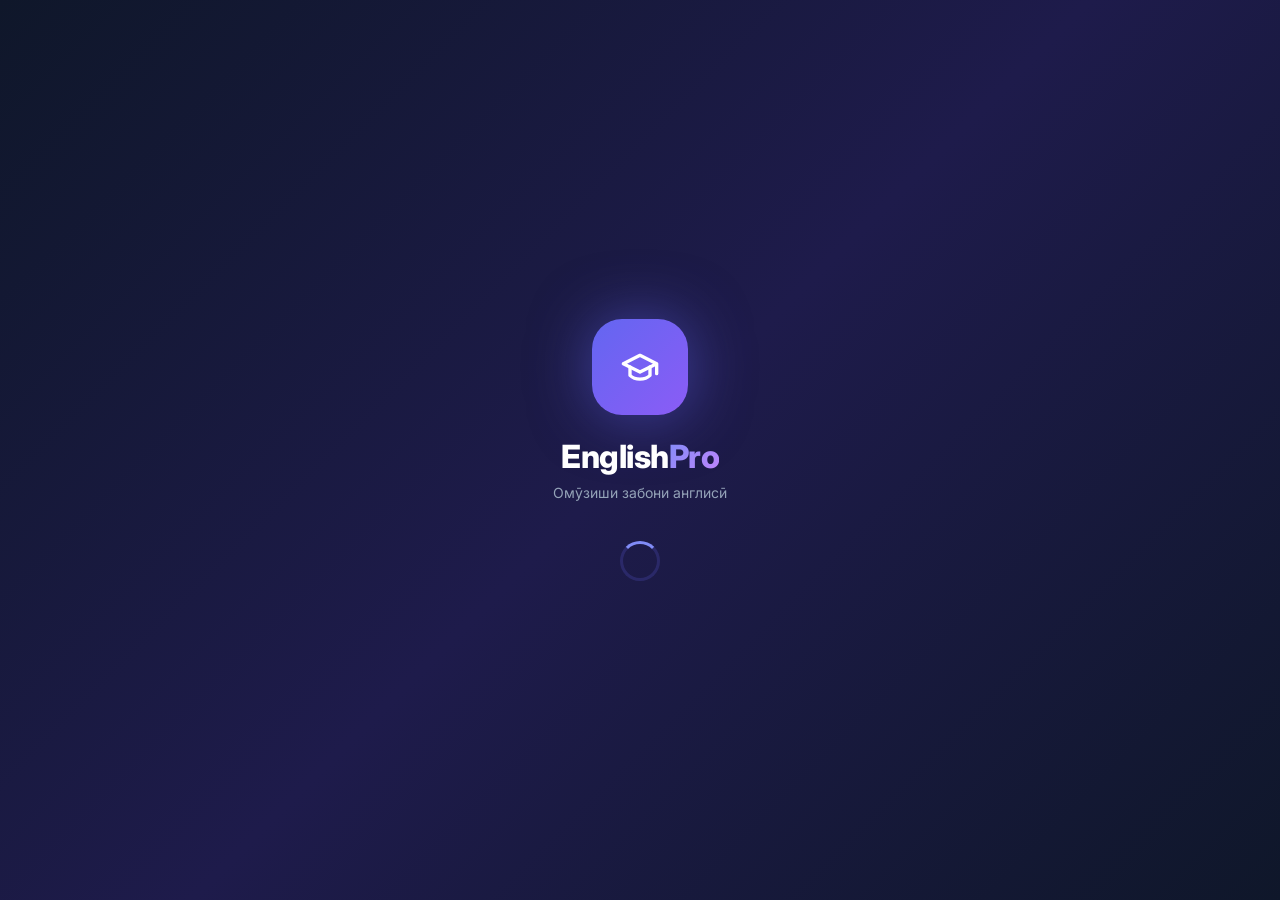
==== index.html @ fdaabe9f "Remove 'Saved Items' menu option Removed 'Saved Items' menu option from the navigation." ====
<!DOCTYPE html>
<html lang="tg">
<head>
  <meta charset="UTF-8" />
  <meta name="viewport" content="width=device-width, initial-scale=1.0, maximum-scale=1.0, user-scalable=no" />
  <meta name="theme-color" content="#0f172a" />
  <title>EnglishPro — Омӯзиши забони англисӣ</title>
  <script src="https://telegram.org/js/telegram-web-app.js"></script>
  <link rel="stylesheet" href="css/style.css?v=7" />
  <link href="https://fonts.googleapis.com/css2?family=Inter:wght@400;500;600;700;800;900&display=swap" rel="stylesheet">
</head>
<body>

<!-- ============================================================
     SVG ICON SPRITE
     ============================================================ -->
<svg xmlns="http://www.w3.org/2000/svg" style="display:none" aria-hidden="true">
  <symbol id="i-home" viewBox="0 0 24 24" fill="none" stroke="currentColor" stroke-width="2" stroke-linecap="round" stroke-linejoin="round"><path d="m3 9 9-7 9 7v11a2 2 0 0 1-2 2H5a2 2 0 0 1-2-2z"/><polyline points="9 22 9 12 15 12 15 22"/></symbol>
  <symbol id="i-book" viewBox="0 0 24 24" fill="none" stroke="currentColor" stroke-width="2" stroke-linecap="round" stroke-linejoin="round"><path d="M4 19.5A2.5 2.5 0 0 1 6.5 17H20"/><path d="M6.5 2H20v20H6.5A2.5 2.5 0 0 1 4 19.5v-15A2.5 2.5 0 0 1 6.5 2z"/></symbol>
  <symbol id="i-crown" viewBox="0 0 24 24" fill="none" stroke="currentColor" stroke-width="2" stroke-linecap="round" stroke-linejoin="round"><path d="m2 6 5 5 5-7 5 7 5-5-2 14H4L2 6z"/><path d="M5 20h14"/></symbol>
  <symbol id="i-user" viewBox="0 0 24 24" fill="none" stroke="currentColor" stroke-width="2" stroke-linecap="round" stroke-linejoin="round"><path d="M20 21v-2a4 4 0 0 0-4-4H8a4 4 0 0 0-4 4v2"/><circle cx="12" cy="7" r="4"/></symbol>
  <symbol id="i-sun" viewBox="0 0 24 24" fill="none" stroke="currentColor" stroke-width="2" stroke-linecap="round" stroke-linejoin="round"><circle cx="12" cy="12" r="4"/><path d="M12 2v2M12 20v2M4.93 4.93l1.41 1.41M17.66 17.66l1.41 1.41M2 12h2M20 12h2M6.34 17.66l-1.41 1.41M19.07 4.93l-1.41 1.41"/></symbol>
  <symbol id="i-moon" viewBox="0 0 24 24" fill="none" stroke="currentColor" stroke-width="2" stroke-linecap="round" stroke-linejoin="round"><path d="M21 12.79A9 9 0 1 1 11.21 3 7 7 0 0 0 21 12.79z"/></symbol>
  <symbol id="i-book-open" viewBox="0 0 24 24" fill="none" stroke="currentColor" stroke-width="2" stroke-linecap="round" stroke-linejoin="round"><path d="M2 3h6a4 4 0 0 1 4 4v14a3 3 0 0 0-3-3H2z"/><path d="M22 3h-6a4 4 0 0 0-4 4v14a3 3 0 0 1 3-3h7z"/></symbol>
  <symbol id="i-check-circle" viewBox="0 0 24 24" fill="none" stroke="currentColor" stroke-width="2" stroke-linecap="round" stroke-linejoin="round"><path d="M22 11.08V12a10 10 0 1 1-5.93-9.14"/><polyline points="22 4 12 14.01 9 11.01"/></symbol>
  <symbol id="i-check" viewBox="0 0 24 24" fill="none" stroke="currentColor" stroke-width="3" stroke-linecap="round" stroke-linejoin="round"><polyline points="20 6 9 17 4 12"/></symbol>
  <symbol id="i-x" viewBox="0 0 24 24" fill="none" stroke="currentColor" stroke-width="2.5" stroke-linecap="round" stroke-linejoin="round"><line x1="18" y1="6" x2="6" y2="18"/><line x1="6" y1="6" x2="18" y2="18"/></symbol>
  <symbol id="i-flame" viewBox="0 0 24 24" fill="none" stroke="currentColor" stroke-width="2" stroke-linecap="round" stroke-linejoin="round"><path d="M8.5 14.5A2.5 2.5 0 0 0 11 12c0-1.38-.5-2-1-3-1.072-2.143-.224-4.054 2-6 .5 2.5 2 4.9 4 6.5 2 1.6 3 3.5 3 5.5a7 7 0 1 1-14 0c0-1.153.433-2.294 1-3a2.5 2.5 0 0 0 2.5 2.5z"/></symbol>
  <symbol id="i-clock" viewBox="0 0 24 24" fill="none" stroke="currentColor" stroke-width="2" stroke-linecap="round" stroke-linejoin="round"><circle cx="12" cy="12" r="10"/><polyline points="12 6 12 12 16 14"/></symbol>
  <symbol id="i-file-text" viewBox="0 0 24 24" fill="none" stroke="currentColor" stroke-width="2" stroke-linecap="round" stroke-linejoin="round"><path d="M14 2H6a2 2 0 0 0-2 2v16a2 2 0 0 0 2 2h12a2 2 0 0 0 2-2V8z"/><polyline points="14 2 14 8 20 8"/><line x1="16" y1="13" x2="8" y2="13"/><line x1="16" y1="17" x2="8" y2="17"/></symbol>
  <symbol id="i-target" viewBox="0 0 24 24" fill="none" stroke="currentColor" stroke-width="2" stroke-linecap="round" stroke-linejoin="round"><circle cx="12" cy="12" r="10"/><circle cx="12" cy="12" r="6"/><circle cx="12" cy="12" r="2"/></symbol>
  <symbol id="i-lock" viewBox="0 0 24 24" fill="none" stroke="currentColor" stroke-width="2" stroke-linecap="round" stroke-linejoin="round"><rect x="3" y="11" width="18" height="11" rx="2" ry="2"/><path d="M7 11V7a5 5 0 0 1 10 0v4"/></symbol>
  <symbol id="i-infinity" viewBox="0 0 24 24" fill="none" stroke="currentColor" stroke-width="2" stroke-linecap="round" stroke-linejoin="round"><path d="M18.178 8c5.096 0 5.096 8 0 8-5.095 0-7.133-8-12.739-8-4.585 0-4.585 8 0 8 5.606 0 7.644-8 12.74-8z"/></symbol>
  <symbol id="i-volume" viewBox="0 0 24 24" fill="none" stroke="currentColor" stroke-width="2" stroke-linecap="round" stroke-linejoin="round"><polygon points="11 5 6 9 2 9 2 15 6 15 11 19 11 5"/><path d="M19.07 4.93a10 10 0 0 1 0 14.14M15.54 8.46a5 5 0 0 1 0 7.07"/></symbol>
  <symbol id="i-bar-chart" viewBox="0 0 24 24" fill="none" stroke="currentColor" stroke-width="2" stroke-linecap="round" stroke-linejoin="round"><line x1="12" y1="20" x2="12" y2="10"/><line x1="18" y1="20" x2="18" y2="4"/><line x1="6" y1="20" x2="6" y2="16"/></symbol>
  <symbol id="i-award" viewBox="0 0 24 24" fill="none" stroke="currentColor" stroke-width="2" stroke-linecap="round" stroke-linejoin="round"><circle cx="12" cy="8" r="7"/><polyline points="8.21 13.89 7 23 12 20 17 23 15.79 13.88"/></symbol>
  <symbol id="i-settings" viewBox="0 0 24 24" fill="none" stroke="currentColor" stroke-width="2" stroke-linecap="round" stroke-linejoin="round"><circle cx="12" cy="12" r="3"/><path d="M19.4 15a1.65 1.65 0 0 0 .33 1.82l.06.06a2 2 0 0 1 0 2.83 2 2 0 0 1-2.83 0l-.06-.06a1.65 1.65 0 0 0-1.82-.33 1.65 1.65 0 0 0-1 1.51V21a2 2 0 0 1-2 2 2 2 0 0 1-2-2v-.09A1.65 1.65 0 0 0 9 19.4a1.65 1.65 0 0 0-1.82.33l-.06.06a2 2 0 0 1-2.83 0 2 2 0 0 1 0-2.83l.06-.06a1.65 1.65 0 0 0 .33-1.82 1.65 1.65 0 0 0-1.51-1H3a2 2 0 0 1-2-2 2 2 0 0 1 2-2h.09A1.65 1.65 0 0 0 4.6 9a1.65 1.65 0 0 0-.33-1.82l-.06-.06a2 2 0 0 1 0-2.83 2 2 0 0 1 2.83 0l.06.06a1.65 1.65 0 0 0 1.82.33H9a1.65 1.65 0 0 0 1-1.51V3a2 2 0 0 1 2-2 2 2 0 0 1 2 2v.09a1.65 1.65 0 0 0 1 1.51 1.65 1.65 0 0 0 1.82-.33l.06-.06a2 2 0 0 1 2.83 0 2 2 0 0 1 0 2.83l-.06.06a1.65 1.65 0 0 0-.33 1.82V9a1.65 1.65 0 0 0 1.51 1H21a2 2 0 0 1 2 2 2 2 0 0 1-2 2h-.09a1.65 1.65 0 0 0-1.51 1z"/></symbol>
  <symbol id="i-message" viewBox="0 0 24 24" fill="none" stroke="currentColor" stroke-width="2" stroke-linecap="round" stroke-linejoin="round"><path d="M21 11.5a8.38 8.38 0 0 1-.9 3.8 8.5 8.5 0 0 1-7.6 4.7 8.38 8.38 0 0 1-3.8-.9L3 21l1.9-5.7a8.38 8.38 0 0 1-.9-3.8 8.5 8.5 0 0 1 4.7-7.6 8.38 8.38 0 0 1 3.8-.9h.5a8.48 8.48 0 0 1 8 8v.5z"/></symbol>
  <symbol id="i-arrow-right" viewBox="0 0 24 24" fill="none" stroke="currentColor" stroke-width="2" stroke-linecap="round" stroke-linejoin="round"><line x1="5" y1="12" x2="19" y2="12"/><polyline points="12 5 19 12 12 19"/></symbol>
  <symbol id="i-arrow-left" viewBox="0 0 24 24" fill="none" stroke="currentColor" stroke-width="2" stroke-linecap="round" stroke-linejoin="round"><line x1="19" y1="12" x2="5" y2="12"/><polyline points="12 19 5 12 12 5"/></symbol>
  <symbol id="i-chevron-right" viewBox="0 0 24 24" fill="none" stroke="currentColor" stroke-width="2.5" stroke-linecap="round" stroke-linejoin="round"><polyline points="9 18 15 12 9 6"/></symbol>
  <symbol id="i-chevron-down" viewBox="0 0 24 24" fill="none" stroke="currentColor" stroke-width="2.5" stroke-linecap="round" stroke-linejoin="round"><polyline points="6 9 12 15 18 9"/></symbol>
  <symbol id="i-zap" viewBox="0 0 24 24" fill="none" stroke="currentColor" stroke-width="2" stroke-linecap="round" stroke-linejoin="round"><polygon points="13 2 3 14 12 14 11 22 21 10 12 10 13 2"/></symbol>
  <symbol id="i-star" viewBox="0 0 24 24" fill="none" stroke="currentColor" stroke-width="2" stroke-linecap="round" stroke-linejoin="round"><polygon points="12 2 15.09 8.26 22 9.27 17 14.14 18.18 21.02 12 17.77 5.82 21.02 7 14.14 2 9.27 8.91 8.26 12 2"/></symbol>
  <symbol id="i-graduation" viewBox="0 0 24 24" fill="none" stroke="currentColor" stroke-width="2" stroke-linecap="round" stroke-linejoin="round"><path d="M22 10v6M2 10l10-5 10 5-10 5z"/><path d="M6 12v5c3 3 9 3 12 0v-5"/></symbol>
  <symbol id="i-sparkles" viewBox="0 0 24 24" fill="none" stroke="currentColor" stroke-width="2" stroke-linecap="round" stroke-linejoin="round"><path d="m12 3-1.9 5.8a2 2 0 0 1-1.3 1.3L3 12l5.8 1.9a2 2 0 0 1 1.3 1.3L12 21l1.9-5.8a2 2 0 0 1 1.3-1.3L21 12l-5.8-1.9a2 2 0 0 1-1.3-1.3L12 3z"/></symbol>
  <symbol id="i-trophy" viewBox="0 0 24 24" fill="none" stroke="currentColor" stroke-width="2" stroke-linecap="round" stroke-linejoin="round"><path d="M6 9H4.5a2.5 2.5 0 0 1 0-5H6M18 9h1.5a2.5 2.5 0 0 0 0-5H18M4 22h16M10 14.66V17c0 .55-.47.98-.97 1.21C7.85 18.75 7 20.24 7 22M14 14.66V17c0 .55.47.98.97 1.21C16.15 18.75 17 20.24 17 22M18 2H6v7a6 6 0 0 0 12 0V2z"/></symbol>
  <symbol id="i-refresh" viewBox="0 0 24 24" fill="none" stroke="currentColor" stroke-width="2" stroke-linecap="round" stroke-linejoin="round"><polyline points="23 4 23 10 17 10"/><polyline points="1 20 1 14 7 14"/><path d="M3.51 9a9 9 0 0 1 14.85-3.36L23 10M1 14l4.64 4.36A9 9 0 0 0 20.49 15"/></symbol>
  <symbol id="i-shield" viewBox="0 0 24 24" fill="none" stroke="currentColor" stroke-width="2" stroke-linecap="round" stroke-linejoin="round"><path d="M12 22s8-4 8-10V5l-8-3-8 3v7c0 6 8 10 8 10z"/></symbol>
  <symbol id="i-credit-card" viewBox="0 0 24 24" fill="none" stroke="currentColor" stroke-width="2" stroke-linecap="round" stroke-linejoin="round"><rect x="2" y="5" width="20" height="14" rx="2"/><line x1="2" y1="10" x2="22" y2="10"/></symbol>
  <symbol id="i-phone" viewBox="0 0 24 24" fill="none" stroke="currentColor" stroke-width="2" stroke-linecap="round" stroke-linejoin="round"><path d="M22 16.92v3a2 2 0 0 1-2.18 2 19.79 19.79 0 0 1-8.63-3.07 19.5 19.5 0 0 1-6-6 19.79 19.79 0 0 1-3.07-8.67A2 2 0 0 1 4.11 2h3a2 2 0 0 1 2 1.72 12.84 12.84 0 0 0 .7 2.81 2 2 0 0 1-.45 2.11L8.09 9.91a16 16 0 0 0 6 6l1.27-1.27a2 2 0 0 1 2.11-.45 12.84 12.84 0 0 0 2.81.7A2 2 0 0 1 22 16.92z"/></symbol>
  <symbol id="i-help-circle" viewBox="0 0 24 24" fill="none" stroke="currentColor" stroke-width="2" stroke-linecap="round" stroke-linejoin="round"><circle cx="12" cy="12" r="10"/><path d="M9.09 9a3 3 0 0 1 5.83 1c0 2-3 3-3 3"/><line x1="12" y1="17" x2="12.01" y2="17"/></symbol>
  <symbol id="i-gift" viewBox="0 0 24 24" fill="none" stroke="currentColor" stroke-width="2" stroke-linecap="round" stroke-linejoin="round"><polyline points="20 12 20 22 4 22 4 12"/><rect x="2" y="7" width="20" height="5"/><line x1="12" y1="22" x2="12" y2="7"/><path d="M12 7H7.5a2.5 2.5 0 0 1 0-5C11 2 12 7 12 7z"/><path d="M12 7h4.5a2.5 2.5 0 0 0 0-5C13 2 12 7 12 7z"/></symbol>
  <symbol id="i-headphones" viewBox="0 0 24 24" fill="none" stroke="currentColor" stroke-width="2" stroke-linecap="round" stroke-linejoin="round"><path d="M3 18v-6a9 9 0 0 1 18 0v6"/><path d="M21 19a2 2 0 0 1-2 2h-1a2 2 0 0 1-2-2v-3a2 2 0 0 1 2-2h3zM3 19a2 2 0 0 0 2 2h1a2 2 0 0 0 2-2v-3a2 2 0 0 0-2-2H3z"/></symbol>
  <symbol id="i-edit" viewBox="0 0 24 24" fill="none" stroke="currentColor" stroke-width="2" stroke-linecap="round" stroke-linejoin="round"><path d="M11 4H4a2 2 0 0 0-2 2v14a2 2 0 0 0 2 2h14a2 2 0 0 0 2-2v-7"/><path d="M18.5 2.5a2.121 2.121 0 0 1 3 3L12 15l-4 1 1-4 9.5-9.5z"/></symbol>
  <symbol id="i-trending-up" viewBox="0 0 24 24" fill="none" stroke="currentColor" stroke-width="2" stroke-linecap="round" stroke-linejoin="round"><polyline points="23 6 13.5 15.5 8.5 10.5 1 18"/><polyline points="17 6 23 6 23 12"/></symbol>
  <symbol id="i-download" viewBox="0 0 24 24" fill="none" stroke="currentColor" stroke-width="2" stroke-linecap="round" stroke-linejoin="round"><path d="M21 15v4a2 2 0 0 1-2 2H5a2 2 0 0 1-2-2v-4"/><polyline points="7 10 12 15 17 10"/><line x1="12" y1="15" x2="12" y2="3"/></symbol>
  <symbol id="i-upload" viewBox="0 0 24 24" fill="none" stroke="currentColor" stroke-width="2" stroke-linecap="round" stroke-linejoin="round"><path d="M21 15v4a2 2 0 0 1-2 2H5a2 2 0 0 1-2-2v-4"/><polyline points="17 8 12 3 7 8"/><line x1="12" y1="3" x2="12" y2="15"/></symbol>
  <symbol id="i-mail" viewBox="0 0 24 24" fill="none" stroke="currentColor" stroke-width="2" stroke-linecap="round" stroke-linejoin="round"><path d="M4 4h16c1.1 0 2 .9 2 2v12c0 1.1-.9 2-2 2H4c-1.1 0-2-.9-2-2V6c0-1.1.9-2 2-2z"/><polyline points="22,6 12,13 2,6"/></symbol>
  <symbol id="i-send" viewBox="0 0 24 24" fill="none" stroke="currentColor" stroke-width="2" stroke-linecap="round" stroke-linejoin="round"><line x1="22" y1="2" x2="11" y2="13"/><polygon points="22 2 15 22 11 13 2 9 22 2"/></symbol>
  <symbol id="i-globe" viewBox="0 0 24 24" fill="none" stroke="currentColor" stroke-width="2" stroke-linecap="round" stroke-linejoin="round"><circle cx="12" cy="12" r="10"/><line x1="2" y1="12" x2="22" y2="12"/><path d="M12 2a15.3 15.3 0 0 1 4 10 15.3 15.3 0 0 1-4 10 15.3 15.3 0 0 1-4-10 15.3 15.3 0 0 1 4-10z"/></symbol>
  <symbol id="i-bookmark" viewBox="0 0 24 24" fill="none" stroke="currentColor" stroke-width="2" stroke-linecap="round" stroke-linejoin="round"><path d="M19 21l-7-5-7 5V5a2 2 0 0 1 2-2h10a2 2 0 0 1 2 2z"/></symbol>
  <symbol id="i-layers" viewBox="0 0 24 24" fill="none" stroke="currentColor" stroke-width="2" stroke-linecap="round" stroke-linejoin="round"><polygon points="12 2 2 7 12 12 22 7 12 2"/><polyline points="2 17 12 22 22 17"/><polyline points="2 12 12 17 22 12"/></symbol>
  <symbol id="i-users" viewBox="0 0 24 24" fill="none" stroke="currentColor" stroke-width="2" stroke-linecap="round" stroke-linejoin="round"><path d="M17 21v-2a4 4 0 0 0-4-4H5a4 4 0 0 0-4 4v2"/><circle cx="9" cy="7" r="4"/><path d="M23 21v-2a4 4 0 0 0-3-3.87M16 3.13a4 4 0 0 1 0 7.75"/></symbol>
  <symbol id="i-chat" viewBox="0 0 24 24" fill="none" stroke="currentColor" stroke-width="2" stroke-linecap="round" stroke-linejoin="round"><path d="M21 15a2 2 0 0 1-2 2H7l-4 4V5a2 2 0 0 1 2-2h14a2 2 0 0 1 2 2z"/></symbol>
  <symbol id="i-medal" viewBox="0 0 24 24" fill="none" stroke="currentColor" stroke-width="2" stroke-linecap="round" stroke-linejoin="round"><path d="M7.21 15 2.66 7.14a2 2 0 0 1 .13-2.2L4.4 2.8A2 2 0 0 1 6 2h12a2 2 0 0 1 1.6.8l1.6 2.14a2 2 0 0 1 .14 2.2L16.79 15M11 12 5.12 2.2M13 12l5.88-9.8M8 7h8M12 17v-5"/><circle cx="12" cy="17" r="5"/><path d="M12 18v-2h-.5"/></symbol>
  <symbol id="i-search" viewBox="0 0 24 24" fill="none" stroke="currentColor" stroke-width="2" stroke-linecap="round" stroke-linejoin="round"><circle cx="11" cy="11" r="8"/><line x1="21" y1="21" x2="16.65" y2="16.65"/></symbol>
</svg>

<!-- ============================================================
     SPLASH
     ============================================================ -->
<div id="splash" class="splash">
  <div class="splash-logo">
    <div class="logo-circle">
      <svg class="icon icon-xl"><use href="#i-graduation"/></svg>
    </div>
    <h1>English<span>Pro</span></h1>
    <p>Омӯзиши забони англисӣ</p>
  </div>
  <div class="loader"></div>
</div>

<!-- ============================================================
     APP
     ============================================================ -->
<div id="app" class="app hidden">

  <!-- HEADER -->
  <header class="header">
    <div class="user-info">
      <div class="avatar" id="headerAvatar" data-initial="U">
        <svg class="icon"><use href="#i-user"/></svg>
      </div>
      <div class="user-text">
        <span class="greeting">Салом,</span>
        <span class="username" id="userName">Корбар</span>
      </div>
    </div>
    <div class="header-actions">
      <button class="icon-btn admin-only" id="adminBtn" style="display:none" onclick="navigateTo('admin')">
        <svg class="icon"><use href="#i-shield"/></svg>
      </button>
      <button class="icon-btn" id="themeToggle" aria-label="Мавзӯъ">
        <svg class="icon" id="themeIcon"><use href="#i-moon"/></svg>
      </button>
    </div>
  </header>

  <!-- MAIN -->
  <main class="main" id="mainContent">

    <!-- ========== HOME ========== -->
    <section class="page active" data-page="home">
      <div class="hero-card">
        <div class="hero-content">
          <span class="badge">
            <svg class="icon icon-xs"><use href="#i-flame"/></svg>
            Ҳар рӯз омӯз
          </span>
          <h2>Роҳи ту ба<br><span class="gradient-text">English Fluent</span></h2>
          <p>Дарсҳои интерактивӣ, луғат ва грамматика дар як ҷо</p>
          <button class="btn-primary" onclick="navigateTo('lessons')">
            Оғоз кун
            <svg class="icon icon-sm"><use href="#i-arrow-right"/></svg>
          </button>
        </div>
        <div class="hero-decoration">
          <svg class="icon icon-2xl"><use href="#i-sparkles"/></svg>
        </div>
      </div>

      <div class="stats-grid">
        <div class="stat-card">
          <div class="stat-icon" style="--c: #6366f1">
            <svg class="icon"><use href="#i-book-open"/></svg>
          </div>
          <div>
            <div class="stat-value" id="statLessons">0</div>
            <div class="stat-label">Дарсҳо</div>
          </div>
        </div>
        <div class="stat-card">
          <div class="stat-icon" style="--c: #10b981">
            <svg class="icon"><use href="#i-check-circle"/></svg>
          </div>
          <div>
            <div class="stat-value" id="statDone">0</div>
            <div class="stat-label">Анҷомшуда</div>
          </div>
        </div>
        <div class="stat-card">
          <div class="stat-icon" style="--c: #f59e0b">
            <svg class="icon"><use href="#i-flame"/></svg>
          </div>
          <div>
            <div class="stat-value" id="statStreak">0</div>
            <div class="stat-label">Рӯзҳо</div>
          </div>
        </div>
      </div>

      <div class="quick-actions">
        <div class="qa-item" onclick="navigateTo('lessons')">
          <div class="qa-icon" style="--c: #6366f1">
            <svg class="icon"><use href="#i-book"/></svg>
          </div>
          <span>Дарсҳо</span>
        </div>
        <div class="qa-item" onclick="navigateTo('rating')">
          <div class="qa-icon" style="--c: #fbbf24">
            <svg class="icon"><use href="#i-trophy"/></svg>
          </div>
          <span>Рейтинг</span>
        </div>
        <div class="qa-item" id="qaTest" onclick="openTestPage()">
          <div class="qa-icon" id="qaTestIcon" style="--c: #f59e0b">
            <svg class="icon"><use href="#i-medal"/></svg>
          </div>
          <span id="qaTestLabel">Тестҳо</span>
        </div>
        <div class="qa-item" onclick="navigateTo('profile')">
          <div class="qa-icon" style="--c: #8b5cf6">
            <svg class="icon"><use href="#i-user"/></svg>
          </div>
          <span>Профил</span>
        </div>
      </div>

      <div class="section-header">
        <h3>Давом диҳед</h3>
        <span class="see-all" onclick="navigateTo('lessons')">
          Ҳама <svg class="icon icon-xs"><use href="#i-arrow-right"/></svg>
        </span>
      </div>

      <div id="continueLessons" class="lessons-list"></div>

      <div class="big-test-banner" onclick="navigateTo('rating')">
        <div class="big-test-icon" style="background: linear-gradient(135deg, #fbbf24, #f59e0b)">
          <svg class="icon icon-lg"><use href="#i-trophy"/></svg>
        </div>
        <div>
          <h4>Рейтинги корбарон</h4>
          <p>Топ-100 хонандагони беҳтарин</p>
        </div>
        <svg class="icon icon-sm arrow"><use href="#i-chevron-right"/></svg>
      </div>

      <div class="premium-banner" onclick="navigateTo('premium')">
        <div class="premium-glow"></div>
        <div class="premium-content">
          <div class="crown">
            <svg class="icon icon-lg"><use href="#i-crown"/></svg>
          </div>
          <div>
            <h4>Premium Version</h4>
            <p>Ҳамаи дарсҳо + тестҳо</p>
          </div>
          <button class="btn-premium">Кушодан</button>
        </div>
      </div>
    </section>

    <!-- ========== LESSONS ========== -->
    <section class="page" data-page="lessons">
      <div class="page-title">
        <h2><svg class="icon icon-md"><use href="#i-book"/></svg> Дарсҳо</h2>
        <p>Дарсро интихоб кунед ва омӯзишро оғоз намоед</p>
      </div>
      <div class="filters">
        <button class="filter-btn active" data-filter="all">Ҳама</button>
        <button class="filter-btn" data-filter="beginner">Асосӣ</button>
        <button class="filter-btn" data-filter="intermediate">Миёна</button>
        <button class="filter-btn" data-filter="advanced">Пешрафта</button>
        <button class="filter-btn" data-filter="street">Street</button>
      </div>
      <div id="lessonsGrid" class="lessons-grid"></div>
    </section>

    <!-- ========== RATING ========== -->
    <section class="page" data-page="rating">
      <div class="page-title">
        <h2><svg class="icon icon-md"><use href="#i-trophy"/></svg> Рейтинг</h2>
        <p>Топ-100 хонандагони беҳтарин</p>
      </div>

      <div class="podium" id="podium"></div>
      <div id="myRankCard"></div>

      <div class="rating-filters">
        <button class="filter-btn active" data-rating="all">Ҳама</button>
        <button class="filter-btn" data-rating="week">Ҳафта</button>
        <button class="filter-btn" data-rating="month">Моҳ</button>
      </div>

      <div id="ratingList" class="rating-list"></div>
    </section>

    <!-- ========== PREMIUM ========== -->
    <section class="page" data-page="premium">
      <div class="premium-hero">
        <div class="crown-big">
          <svg class="icon icon-3xl"><use href="#i-crown"/></svg>
        </div>
        <h2>Premium</h2>
        <p>Омӯзиши бештар. Гуфтори воқеӣ. Пешрафти тезтар.</p>
      </div>

      <div class="premium-features">
        <div class="feature-item">
          <span class="feature-icon"><svg class="icon"><use href="#i-book-open"/></svg></span>
          <div><h5>Ҳамаи дарсҳои Premium</h5></div>
        </div>
        <div class="feature-item">
          <span class="feature-icon"><svg class="icon"><use href="#i-medal"/></svg></span>
          <div><h5>Ҳамаи тестҳо</h5></div>
        </div>
        <div class="feature-item">
          <span class="feature-icon"><svg class="icon"><use href="#i-volume"/></svg></span>
          <div><h5>Талаффуз ва омӯзиши пайдарпай</h5></div>
        </div>
      </div>

      <div class="section-header">
        <h3>Интихоби нақша</h3>
        <span class="see-all">Бекор карданаш осон</span>
      </div>

      <div class="pricing-cards">
        <div class="price-card" onclick="openPremiumOrder('1day')">
          <div class="price-info">
            <div class="price-tag">1 рӯз</div>
            <div class="price-sub">Барои санҷиши Premium</div>
            <div class="price-note">1 рӯз · дастрасии пурра</div>
          </div>
          <div class="price-right"><div class="price-num">4 <span>сомонӣ</span></div></div>
        </div>

        <div class="price-card" onclick="openPremiumOrder('1week')">
          <div class="price-info">
            <div class="price-tag">1 ҳафта <span class="badge-popular">МАЪМУЛ</span></div>
            <div class="price-sub">Барои омӯзиши ҳаррӯза</div>
            <div class="price-note">7 рӯз · дастрасии пурра</div>
          </div>
          <div class="price-right"><div class="price-num">25 <span>сомонӣ</span></div></div>
        </div>

        <div class="price-card" onclick="openPremiumOrder('1month')">
          <div class="price-info">
            <div class="price-tag">1 моҳ <span class="badge-best">БЕҲТАРИН</span></div>
            <div class="price-sub">Барои пешрафти ҷиддӣ</div>
            <div class="price-note">30 рӯз · дастрасии пурра</div>
          </div>
          <div class="price-right"><div class="price-num">100 <span>сомонӣ</span></div></div>
        </div>

        <div class="price-card" onclick="openPremiumOrder('1year')">
          <div class="price-info">
            <div class="price-tag">1 сол <span class="badge-value">VALUE</span></div>
            <div class="price-sub">Барои омӯзиши дарозмуддат</div>
            <div class="price-note">365 рӯз · дастрасии пурра</div>
          </div>
          <div class="price-right"><div class="price-num">1199 <span>сомонӣ</span></div></div>
        </div>
      </div>
    </section>

    <!-- ========== PROFILE ========== -->
    <section class="page" data-page="profile">
      <div class="profile-card">
        <div class="profile-avatar" id="profileAvatar" data-initial="U">
          <svg class="icon icon-2xl"><use href="#i-user"/></svg>
        </div>
        <h3 id="profileName">Корбар</h3>
        <p class="profile-status">
          <svg class="icon icon-xs"><use href="#i-graduation"/></svg>
          English Learner
        </p>
        <div class="profile-badge">Free версия</div>
        <div class="premium-timer" id="premiumTimer" style="display:none">
          <svg class="icon icon-xs"><use href="#i-clock"/></svg>
          <span id="premiumTimerText">00:00:00</span>
        </div>
      </div>

      <div class="profile-stats">
        <div class="p-stat"><span class="p-val" id="pStatLessons">0</span><span class="p-lbl">Дарсҳо</span></div>
        <div class="p-stat"><span class="p-val" id="pStatWords">0</span><span class="p-lbl">Калимаҳо</span></div>
        <div class="p-stat"><span class="p-val" id="pStatDays">0</span><span class="p-lbl">Рӯзҳо</span></div>
      </div>

      <div class="menu-list">
        <div class="menu-item" onclick="navigateTo('premium')">
          <span class="menu-icon"><svg class="icon"><use href="#i-crown"/></svg></span>
          <span>Premium гирифтан</span>
          <svg class="icon icon-sm arrow"><use href="#i-chevron-right"/></svg>
        </div>

        <div class="menu-item" onclick="navigateTo('rating')">
          <span class="menu-icon"><svg class="icon"><use href="#i-trophy"/></svg></span>
          <span>Рейтинг</span>
          <svg class="icon icon-sm arrow"><use href="#i-chevron-right"/></svg>
        </div>

        <div class="menu-item" onclick="openTestPage()">
          <span class="menu-icon"><svg class="icon"><use href="#i-medal"/></svg></span>
          <span>Тести калон <span id="testPremiumBadge"></span></span>
          <svg class="icon icon-sm arrow"><use href="#i-chevron-right"/></svg>
        </div>

        <div class="menu-item" onclick="navigateTo('stats')">
          <span class="menu-icon"><svg class="icon"><use href="#i-bar-chart"/></svg></span>
          <span>Омор</span>
          <svg class="icon icon-sm arrow"><use href="#i-chevron-right"/></svg>
        </div>

        <div class="menu-item" onclick="navigateTo('settings')">
          <span class="menu-icon"><svg class="icon"><use href="#i-settings"/></svg></span>
          <span>Танзимот</span>
          <svg class="icon icon-sm arrow"><use href="#i-chevron-right"/></svg>
        </div>

        <div class="menu-item" onclick="navigateTo('help')">
          <span class="menu-icon"><svg class="icon"><use href="#i-help-circle"/></svg></span>
          <span>Кӯмак</span>
          <svg class="icon icon-sm arrow"><use href="#i-chevron-right"/></svg>
        </div>

        <div class="menu-item" onclick="navigateTo('support')">
          <span class="menu-icon"><svg class="icon"><use href="#i-message"/></svg></span>
          <span>Дастгирӣ</span>
          <svg class="icon icon-sm arrow"><use href="#i-chevron-right"/></svg>
        </div>

        <div class="menu-item admin-only" style="display:none" onclick="navigateTo('admin')">
          <span class="menu-icon"><svg class="icon"><use href="#i-shield"/></svg></span>
          <span>Admin Panel</span>
          <svg class="icon icon-sm arrow"><use href="#i-chevron-right"/></svg>
        </div>
      </div>
    </section>

    <!-- ========== STATS ========== -->
    <section class="page" data-page="stats">
      <div class="page-title">
        <h2><svg class="icon icon-md"><use href="#i-bar-chart"/></svg> Омор</h2>
        <p>Пешрафти шумо дар омӯзиш</p>
      </div>

      <div class="stats-overview">
        <div class="ov-card">
          <div class="ov-icon" style="--c: #6366f1"><svg class="icon"><use href="#i-book-open"/></svg></div>
          <div class="ov-val" id="ovTotalLessons">0</div>
          <div class="ov-lbl">Ҳамагӣ</div>
        </div>
        <div class="ov-card">
          <div class="ov-icon" style="--c: #10b981"><svg class="icon"><use href="#i-check-circle"/></svg></div>
          <div class="ov-val" id="ovDone">0</div>
          <div class="ov-lbl">Анҷомшуда</div>
        </div>
        <div class="ov-card">
          <div class="ov-icon" style="--c: #f59e0b"><svg class="icon"><use href="#i-trending-up"/></svg></div>
          <div class="ov-val" id="ovPercent">0%</div>
          <div class="ov-lbl">Пешрафт</div>
        </div>
      </div>

      <div class="card-section">
        <div class="card-header-row">
          <h3><svg class="icon icon-sm"><use href="#i-target"/></svg> Пешрафти умумӣ</h3>
          <span class="card-badge" id="progressBadge">0 / 120</span>
        </div>
        <div class="big-progress">
          <div class="big-progress-bar" id="bigProgressBar" style="width: 0%"></div>
        </div>
      </div>

      <div class="card-section">
        <h3><svg class="icon icon-sm"><use href="#i-layers"/></svg> Аз рӯи сатҳ</h3>
        <div id="levelStats" class="level-stats"></div>
      </div>

      <div class="card-section">
        <h3><svg class="icon icon-sm"><use href="#i-award"/></svg> Натиҷаҳои тестҳо</h3>
        <div id="scoreChart" class="score-chart"></div>
      </div>
    </section>

    <!-- ========== SAVED ========== -->
    <section class="page" data-page="saved">
      <div class="page-title">
        <h2><svg class="icon icon-md"><use href="#i-bookmark"/></svg> Дарсҳои нигоҳдошта</h2>
        <p>Дарсҳое, ки шумо нигоҳ доштед</p>
      </div>
      <div id="savedLessons" class="lessons-list"></div>
    </section>

    <!-- ========== SETTINGS ========== -->
    <section class="page" data-page="settings">
      <div class="page-title">
        <h2><svg class="icon icon-md"><use href="#i-settings"/></svg> Танзимот</h2>
        <p>Барномаро мувофиқи худ танзим кунед</p>
      </div>

      <div class="settings-group">
        <h3><svg class="icon icon-sm"><use href="#i-sun"/></svg> Намуди зоҳирӣ</h3>
        <div class="setting-item">
          <div class="setting-info">
            <svg class="icon"><use href="#i-moon"/></svg>
            <div>
              <span class="setting-title">Мавзӯи торик</span>
              <span class="setting-desc">Ҳолати ранги барнома</span>
            </div>
          </div>
          <label class="switch">
            <input type="checkbox" id="settingDark" checked>
            <span class="slider"></span>
          </label>
        </div>
      </div>

      <div class="settings-group">
        <h3><svg class="icon icon-sm"><use href="#i-graduation"/></svg> Омӯзиш</h3>
        <div class="setting-item">
          <div class="setting-info">
            <svg class="icon"><use href="#i-volume"/></svg>
            <div>
              <span class="setting-title">Садои талаффуз</span>
              <span class="setting-desc">Хондани калимаҳо бо овоз</span>
            </div>
          </div>
          <label class="switch">
            <input type="checkbox" id="settingSound" checked>
            <span class="slider"></span>
          </label>
        </div>
      </div>

      <div class="settings-group">
        <h3><svg class="icon icon-sm"><use href="#i-layers"/></svg> Маълумот</h3>
        <button class="settings-action" onclick="exportData()">
          <span class="menu-icon"><svg class="icon"><use href="#i-download"/></svg></span>
          <div class="action-info">
            <span class="setting-title">Содироти маълумот</span>
            <span class="setting-desc">Пешрафтро нигоҳ доред</span>
          </div>
          <svg class="icon icon-sm arrow"><use href="#i-chevron-right"/></svg>
        </button>
        <button class="settings-action danger" onclick="confirmResetAll()">
          <span class="menu-icon danger"><svg class="icon"><use href="#i-x"/></svg></span>
          <div class="action-info">
            <span class="setting-title">Нест кардани ҳама</span>
            <span class="setting-desc">Ҳамаи маълумот нест мешавад</span>
          </div>
          <svg class="icon icon-sm arrow"><use href="#i-chevron-right"/></svg>
        </button>
      </div>

      <div class="app-version">EnglishPro v1.0.0</div>
    </section>

    <!-- ========== HELP ========== -->
    <section class="page" data-page="help">
      <div class="page-title">
        <h2><svg class="icon icon-md"><use href="#i-help-circle"/></svg> Кӯмак</h2>
        <p>Саволҳои маъмулӣ ва дастурҳо</p>
      </div>

      <div class="card-section">
        <h3><svg class="icon icon-sm"><use href="#i-help-circle"/></svg> Саволҳои маъмулӣ</h3>

        <div class="faq-item" onclick="toggleFaq(this)">
          <div class="faq-q">
            <span>Чӣ тавр Premium гирам?</span>
            <svg class="icon icon-sm"><use href="#i-chevron-down"/></svg>
          </div>
          <div class="faq-a">Ба саҳифаи <strong>Premium</strong> гузаред, нақшаро интихоб кунед, маблағро ба корти нишондодашуда гузаронед ва скриншоти пардохтро ба админ фиристед.</div>
        </div>

        <div class="faq-item" onclick="toggleFaq(this)">
          <div class="faq-q">
            <span>Дарсҳо чӣ тавр кушода мешаванд?</span>
            <svg class="icon icon-sm"><use href="#i-chevron-down"/></svg>
          </div>
          <div class="faq-a">Дарсҳо пайдарпай кушода мешаванд. Барои кушодани дарси навбатӣ, дарси пешинаро бо натиҷаи <strong>70%+</strong> анҷом диҳед.</div>
        </div>

        <div class="faq-item" onclick="toggleFaq(this)">
          <div class="faq-q">
            <span>Тестҳо барои кӣ дастрасанд?</span>
            <svg class="icon icon-sm"><use href="#i-chevron-down"/></svg>
          </div>
          <div class="faq-a">Тестҳо танҳо барои корбарони <strong>Premium</strong> дастрасанд.</div>
        </div>

        <div class="faq-item" onclick="toggleFaq(this)">
          <div class="faq-q">
            <span>Рейтинг чӣ тавр ҳисоб мешавад?</span>
            <svg class="icon icon-sm"><use href="#i-chevron-down"/></svg>
          </div>
          <div class="faq-a">Рейтинг аз рӯи миқдори дарсҳои анҷомшуда ва миёнаи натиҷаҳои тестҳо ҳисоб мешавад.</div>
        </div>

        <div class="faq-item" onclick="toggleFaq(this)">
          <div class="faq-q">
            <span>Маълумоти ман дар куҷо нигоҳ дошта мешавад?</span>
            <svg class="icon icon-sm"><use href="#i-chevron-down"/></svg>
          </div>
          <div class="faq-a">Ҳамаи маълумот дар <strong>телефони шумо</strong> (localStorage) ва Firebase нигоҳ дошта мешавад.</div>
        </div>
      </div>

      <div class="card-section">
        <h3><svg class="icon icon-sm"><use href="#i-book"/></svg> Чӣ тавр омӯзишро оғоз кунам?</h3>
        <div class="steps">
          <div class="step-item">
            <div class="step-num">1</div>
            <div>
              <div class="step-title">Дарсро интихоб кунед</div>
              <div class="step-desc">Аз саҳифаи "Дарсҳо" дарси дилхоҳро кушоед</div>
            </div>
          </div>
          <div class="step-item">
            <div class="step-num">2</div>
            <div>
              <div class="step-title">Луғатро омӯзед</div>
              <div class="step-desc">Ҳамаи калимаҳоро дар дафтар нависед</div>
            </div>
          </div>
          <div class="step-item">
            <div class="step-num">3</div>
            <div>
              <div class="step-title">Тестро супорид</div>
              <div class="step-desc">Барои гузаштан 70% лозим аст</div>
            </div>
          </div>
          <div class="step-item">
            <div class="step-num">4</div>
            <div>
              <div class="step-title">Ба дарси навбатӣ гузаред</div>
              <div class="step-desc">Дарси нав худкор кушода мешавад</div>
            </div>
          </div>
        </div>
      </div>
    </section>

    <!-- ========== SUPPORT ========== -->
    <section class="page" data-page="support">
      <div class="page-title">
        <h2><svg class="icon icon-md"><use href="#i-message"/></svg> Дастгирӣ</h2>
        <p>Мо омодаем ба шумо кӯмак кунем</p>
      </div>

      <div class="support-cards">
        <a class="support-card" href="https://t.me/ismoilvscode" target="_blank">
          <div class="support-icon" style="--c: #229ED9">
            <svg class="icon"><use href="#i-send"/></svg>
          </div>
          <div class="support-info">
            <h4>Telegram</h4>
            <p>Ҷавоб дар 5 дақиқа</p>
          </div>
          <svg class="icon icon-sm arrow"><use href="#i-chevron-right"/></svg>
        </a>

        <a class="support-card" href="mailto:ismoilmurodov21@gmail.com">
          <div class="support-icon" style="--c: #ef4444">
            <svg class="icon"><use href="#i-mail"/></svg>
          </div>
          <div class="support-info">
            <h4>Email</h4>
            <p>ismoilmurodov21@gmail.com</p>
          </div>
          <svg class="icon icon-sm arrow"><use href="#i-chevron-right"/></svg>
        </a>
      </div>

      <div class="card-section">
        <h3><svg class="icon icon-sm"><use href="#i-edit"/></svg> Паём фиристед</h3>
        <textarea id="supportMessage" class="support-textarea" rows="5" placeholder="Мушкил ё саволи худро нависед..."></textarea>
        <button class="btn-primary btn-full" onclick="sendSupportMessage()">
          <svg class="icon icon-sm"><use href="#i-send"/></svg>
          Фиристодан
        </button>
      </div>
    </section>

    <!-- ========== ADMIN ========== -->
    <section class="page" data-page="admin">
      <div class="page-title">
        <h2><svg class="icon icon-md"><use href="#i-shield"/></svg> Admin Panel</h2>
        <p>Идоракунии барнома</p>
      </div>

      <div class="admin-stats">
        <div class="admin-stat">
          <div class="admin-stat-value" id="adminTotalUsers">0</div>
          <div class="admin-stat-label">Ҳамагӣ</div>
        </div>
        <div class="admin-stat">
          <div class="admin-stat-value" id="adminPremiumUsers">0</div>
          <div class="admin-stat-label">Premium</div>
        </div>
        <div class="admin-stat">
          <div class="admin-stat-value" id="adminActiveUsers">0</div>
          <div class="admin-stat-label">Фаъол</div>
        </div>
      </div>

      <!-- Premium Orders -->
      <div class="admin-section" id="adminOrdersSection">
        <h3><svg class="icon icon-sm"><use href="#i-gift"/></svg> Фармоишҳои Premium</h3>
        <div id="adminOrders" style="margin-top:12px"></div>
      </div>

      <!-- USER MANAGEMENT -->
      <div class="admin-section">
        <h3><svg class="icon icon-sm"><use href="#i-users"/></svg> Идоракунии корбарон</h3>

        <div style="display:flex;gap:8px;margin-bottom:10px">
          <div style="position:relative;flex:1">
            <input type="text" id="adminUserSearch" class="admin-select"
              placeholder="Ҷустуҷӯ: ном, ID ё username..."
              style="margin-bottom:0;padding-left:40px">
            <svg class="icon" style="
              position:absolute;left:12px;top:50%;transform:translateY(-50%);
              width:18px;height:18px;color:var(--text-2);pointer-events:none;
            "><use href="#i-search"/></svg>
          </div>
          <button onclick="retryLoadUsers()" style="
            width:44px;height:44px;border-radius:12px;
            background:var(--card);border:1px solid var(--card-border);
            color:var(--text);cursor:pointer;flex-shrink:0;
            display:flex;align-items:center;justify-content:center;
          " title="Навсозӣ">
            <svg class="icon icon-sm"><use href="#i-refresh"/></svg>
          </button>
        </div>

        <div id="adminUsersList" style="
          max-height:340px;overflow-y:auto;
          display:flex;flex-direction:column;gap:6px;
          padding-right:4px;
        ">
          <div style="text-align:center;padding:20px;color:var(--text-2);font-size:12px">
            Бор мешавад...
          </div>
        </div>

        <div id="adminSelectedUser" style="display:none;margin-top:14px;padding:14px;
          background:linear-gradient(135deg,rgba(99,102,241,0.1),rgba(139,92,246,0.05));
          border:1px solid rgba(99,102,241,0.3);border-radius:14px">

          <div style="font-size:11px;color:var(--text-2);text-transform:uppercase;
            font-weight:700;letter-spacing:0.5px;margin-bottom:4px">
            Интихобшуда:
          </div>
          <div id="adminSelectedName" style="font-weight:800;font-size:14px;margin-bottom:4px"></div>
          <div id="adminSelectedStatus" style="font-size:12px;font-weight:600;margin-bottom:12px"></div>

          <select id="adminPlanSelect" class="admin-select">
            <option value="1day">1 рӯз (4 сомонӣ)</option>
            <option value="1week">1 ҳафта (25 сомонӣ)</option>
            <option value="1month" selected>1 моҳ (100 сомонӣ)</option>
            <option value="1year">1 сол (1199 сомонӣ)</option>
          </select>

          <div style="display:grid;grid-template-columns:1fr 1fr;gap:8px">
            <button class="btn-primary" data-admin-action="give-premium-user"
              style="padding:14px;justify-content:center;font-size:13px;border-radius:12px">
              <svg class="icon icon-sm"><use href="#i-crown"/></svg>
              Додан
            </button>
            <button class="btn-price danger" data-admin-action="remove-premium-user"
              style="padding:14px;justify-content:center;font-size:13px;font-weight:700;border-radius:12px">
              <svg class="icon icon-sm"><use href="#i-x"/></svg>
              Гирифтан
            </button>
          </div>
        </div>
      </div>

      <div class="admin-section">
        <h3><svg class="icon icon-sm"><use href="#i-settings"/></svg> Амалҳо (барои худ)</h3>
        <button class="btn-price btn-full" data-admin-action="unlock-all">
          <svg class="icon icon-sm"><use href="#i-check-circle"/></svg>
          Ҳамаи дарсҳоро кушодан
        </button>
        <button class="btn-price btn-full" data-admin-action="reset-progress">
          <svg class="icon icon-sm"><use href="#i-refresh"/></svg>
          Нест кардани пешрафт
        </button>
      </div>
    </section>

  </main>

  <!-- BOTTOM NAV -->
  <nav class="bottom-nav">
    <button class="nav-btn active" data-target="home">
      <svg class="icon"><use href="#i-home"/></svg>
      <span class="nav-label">Асосӣ</span>
    </button>
    <button class="nav-btn" data-target="lessons">
      <svg class="icon"><use href="#i-book"/></svg>
      <span class="nav-label">Дарсҳо</span>
    </button>
    <button class="nav-btn" data-target="rating">
      <svg class="icon"><use href="#i-trophy"/></svg>
      <span class="nav-label">Рейтинг</span>
    </button>
    <button class="nav-btn" data-target="profile">
      <svg class="icon"><use href="#i-user"/></svg>
      <span class="nav-label">Профил</span>
    </button>
  </nav>

</div>

<!-- ============================================================
     PREMIUM ORDER MODAL
     ============================================================ -->
<div class="modal" id="premiumOrderModal">
  <div class="modal-backdrop" onclick="closePremiumOrder()"></div>
  <div class="modal-content">
    <div class="modal-header">
      <h3>Premium харидан</h3>
      <button class="icon-btn" onclick="closePremiumOrder()">
        <svg class="icon"><use href="#i-x"/></svg>
      </button>
    </div>

    <div class="modal-body">
      <div class="pay-row">
        <span>Нақша:</span>
        <strong id="orderPlanLabel">1 моҳ</strong>
      </div>
      <div class="pay-row">
        <span>Маблағ:</span>
        <strong class="pay-price" id="orderPlanPrice">100 сомонӣ</strong>
      </div>

      <div class="pay-instruction">
        <p>Маблағро ба Alif mobi гузаронед:</p>
        <div class="card-number" onclick="copyCardNumber()" style="cursor:pointer">
          <svg class="icon icon-sm"><use href="#i-credit-card"/></svg>
          <span id="cardNumberText">+992933217883</span>
          <svg class="icon icon-sm" style="margin-left:auto"><use href="#i-edit"/></svg>
        </div>
        <p style="font-size:11px;color:var(--primary);text-align:center;margin-top:6px;font-weight:600">
          Пахш кунед, то рақамро нусхабардорӣ кунед
        </p>
      </div>

      <div style="margin-top:20px;padding-top:16px;border-top:1px dashed var(--card-border)">
        <label style="font-size:13px;font-weight:600;display:block;margin-bottom:10px">
          Скриншоти пардохтро интихоб кунед:
        </label>

        <input type="file" id="paymentPhoto" accept="image/*" style="display:none" onchange="handlePhotoSelect(event)">

        <div id="photoPreview" class="photo-preview" onclick="document.getElementById('paymentPhoto').click()">
          <svg class="icon icon-2xl"><use href="#i-upload"/></svg>
          <p>Барои интихоби сурат пахш кунед</p>
        </div>

        <div id="photoSelected" style="display:none">
          <img id="photoImg" src="" style="width:100%;border-radius:12px;margin-bottom:10px;max-height:300px;object-fit:contain">
          <button class="btn-price" style="width:100%" onclick="removePhoto()">
            <svg class="icon icon-sm"><use href="#i-x"/></svg>
            Иваз кардан
          </button>
        </div>
      </div>

      <p style="font-size:11px;color:var(--text-2);margin-top:16px;line-height:1.5">
        Баъд аз тасдиқ аз ҷониби админ, Premium худкор фаъол мешавад.
      </p>
    </div>

    <div class="modal-footer">
      <button class="btn-price" onclick="closePremiumOrder()">Бекор</button>
      <button class="btn-primary" id="btnSendOrder" onclick="sendPremiumOrder()" disabled>
        <svg class="icon icon-sm"><use href="#i-send"/></svg>
        Фиристодан
      </button>
    </div>
  </div>
</div>

<!-- ============================================================
     FIREBASE SDK
     ============================================================ -->
<script src="https://www.gstatic.com/firebasejs/10.7.0/firebase-app-compat.js"></script>
<script src="https://www.gstatic.com/firebasejs/10.7.0/firebase-database-compat.js"></script>

<!-- ============================================================
     APP SCRIPTS
     ============================================================ -->
<script src="js/firebase.js?v=7"></script>
<script src="js/app.js?v=7"></script>
<script src="js/admin.js?v=7"></script>

</body>
</html>
---- css/style.css ----
/* ============================================================
   EnglishPro — style.css (Тоза)
   ============================================================ */

/* ===== 1. RESET ===== */
* {
  margin: 0;
  padding: 0;
  box-sizing: border-box;
  -webkit-tap-highlight-color: transparent;
}

:root {
  --bg: #0f172a;
  --bg-2: #1e293b;
  --card: rgba(30, 41, 59, 0.7);
  --card-border: rgba(148, 163, 184, 0.12);
  --text: #f1f5f9;
  --text-2: #94a3b8;
  --primary: #6366f1;
  --primary-2: #8b5cf6;
  --accent: #f59e0b;
  --success: #10b981;
  --danger: #ef4444;
  --radius: 18px;
  --shadow: 0 8px 24px rgba(0, 0, 0, 0.3);
}

body.light {
  --bg: #f8fafc;
  --bg-2: #ffffff;
  --card: rgba(255, 255, 255, 0.9);
  --card-border: rgba(15, 23, 42, 0.08);
  --text: #0f172a;
  --text-2: #64748b;
  --shadow: 0 8px 24px rgba(15, 23, 42, 0.08);
}

html, body {
  height: 100%;
  overflow: hidden;
}

body {
  font-family: 'Inter', system-ui, -apple-system, sans-serif;
  background: var(--bg);
  color: var(--text);
  transition: background 0.3s, color 0.3s;
  overscroll-behavior: none;
  user-select: none;
  -webkit-font-smoothing: antialiased;
}

/* ===== 2. SVG ICONS ===== */
.icon {
  width: 22px;
  height: 22px;
  flex-shrink: 0;
  display: inline-block;
  vertical-align: middle;
  stroke-width: 2;
}
.icon-xs { width: 14px; height: 14px; stroke-width: 2.5; }
.icon-sm { width: 16px; height: 16px; }
.icon-md { width: 20px; height: 20px; }
.icon-lg { width: 28px; height: 28px; }
.icon-xl { width: 40px; height: 40px; stroke-width: 1.8; }
.icon-2xl { width: 56px; height: 56px; stroke-width: 1.6; }
.icon-3xl { width: 72px; height: 72px; stroke-width: 1.5; }

/* ===== 3. SPLASH ===== */
.splash {
  position: fixed;
  inset: 0;
  background: linear-gradient(135deg, #0f172a 0%, #1e1b4b 50%, #0f172a 100%);
  display: flex;
  flex-direction: column;
  align-items: center;
  justify-content: center;
  z-index: 9999;
  transition: opacity 0.6s, visibility 0.6s;
}
.splash.hide { opacity: 0; visibility: hidden; }
.splash-logo { text-align: center; animation: fadeUp 0.8s ease; }

.logo-circle {
  width: 96px;
  height: 96px;
  border-radius: 30px;
  background: linear-gradient(135deg, var(--primary), var(--primary-2));
  display: flex;
  align-items: center;
  justify-content: center;
  color: #fff;
  margin: 0 auto 22px;
  box-shadow: 0 0 60px rgba(99, 102, 241, 0.5);
  animation: pulseLogo 2s infinite;
}
.splash-logo h1 {
  color: #fff;
  font-size: 32px;
  font-weight: 800;
  letter-spacing: -0.5px;
}
.splash-logo h1 span {
  background: linear-gradient(135deg, #818cf8, #c084fc);
  -webkit-background-clip: text;
  -webkit-text-fill-color: transparent;
}
.splash-logo p { color: #94a3b8; margin-top: 8px; font-size: 14px; }

.loader {
  margin-top: 40px;
  width: 40px;
  height: 40px;
  border: 3px solid rgba(99, 102, 241, 0.2);
  border-top-color: #818cf8;
  border-radius: 50%;
  animation: spin 0.8s linear infinite;
}

/* ===== 4. APP ===== */
.app {
  height: 100vh;
  display: flex;
  flex-direction: column;
  background: var(--bg);
  transition: opacity 0.4s;
}
.hidden { opacity: 0; pointer-events: none; }

/* ===== 5. HEADER ===== */
.header {
  display: flex;
  align-items: center;
  justify-content: space-between;
  padding: 16px 20px;
  background: var(--bg);
  position: sticky;
  top: 0;
  z-index: 50;
}
.user-info { display: flex; align-items: center; gap: 12px; }
.user-text { display: flex; flex-direction: column; }
.greeting { font-size: 12px; color: var(--text-2); }
.username { font-size: 16px; font-weight: 700; color: var(--text); }

.header-actions {
  display: flex;
  gap: 8px;
  align-items: center;
}

.icon-btn {
  width: 42px;
  height: 42px;
  border-radius: 12px;
  border: 1px solid var(--card-border);
  background: var(--card);
  color: var(--text);
  cursor: pointer;
  display: flex;
  align-items: center;
  justify-content: center;
  transition: transform 0.2s, background 0.2s;
  backdrop-filter: blur(20px);
}
.icon-btn:active { transform: scale(0.9); }

/* ===== 6. AVATAR ===== */
.avatar, .profile-avatar {
  position: relative;
  overflow: hidden;
  background: linear-gradient(135deg, #6366f1, #8b5cf6);
  color: #fff;
  display: flex;
  align-items: center;
  justify-content: center;
  font-weight: 800;
  flex-shrink: 0;
}
.avatar.has-photo, .profile-avatar.has-photo { background: none; }
.avatar img, .profile-avatar img {
  width: 100%; height: 100%;
  object-fit: cover;
  border-radius: inherit;
  display: block;
}
.avatar-letter {
  font-family: 'Inter', sans-serif;
  text-transform: uppercase;
  letter-spacing: -0.5px;
  line-height: 1;
}
.avatar {
  width: 44px; height: 44px;
  border-radius: 14px;
  font-size: 20px;
  box-shadow: 0 4px 14px rgba(99, 102, 241, 0.4);
}
.profile-avatar {
  width: 84px; height: 84px;
  border-radius: 24px;
  font-size: 36px;
  margin: 0 auto 14px;
  box-shadow: 0 8px 24px rgba(99, 102, 241, 0.4);
}

/* Рангҳо аз рӯи ҳарфи аввал */
.avatar[data-initial="A"] { background: linear-gradient(135deg, #6366f1, #8b5cf6); }
.avatar[data-initial="B"] { background: linear-gradient(135deg, #ec4899, #f43f5e); }
.avatar[data-initial="C"] { background: linear-gradient(135deg, #f59e0b, #ef4444); }
.avatar[data-initial="D"] { background: linear-gradient(135deg, #10b981, #059669); }
.avatar[data-initial="E"] { background: linear-gradient(135deg, #06b6d4, #0891b2); }
.avatar[data-initial="F"] { background: linear-gradient(135deg, #8b5cf6, #a855f7); }
.avatar[data-initial="G"] { background: linear-gradient(135deg, #14b8a6, #0d9488); }
.avatar[data-initial="H"] { background: linear-gradient(135deg, #f97316, #ea580c); }
.avatar[data-initial="I"] { background: linear-gradient(135deg, #6366f1, #4f46e5); }
.avatar[data-initial="J"] { background: linear-gradient(135deg, #ec4899, #db2777); }
.avatar[data-initial="K"] { background: linear-gradient(135deg, #84cc16, #65a30d); }
.avatar[data-initial="L"] { background: linear-gradient(135deg, #06b6d4, #0284c7); }
.avatar[data-initial="M"] { background: linear-gradient(135deg, #a855f7, #9333ea); }
.avatar[data-initial="N"] { background: linear-gradient(135deg, #14b8a6, #0f766e); }
.avatar[data-initial="O"] { background: linear-gradient(135deg, #f59e0b, #d97706); }
.avatar[data-initial="P"] { background: linear-gradient(135deg, #ef4444, #dc2626); }
.avatar[data-initial="Q"] { background: linear-gradient(135deg, #8b5cf6, #7c3aed); }
.avatar[data-initial="R"] { background: linear-gradient(135deg, #f43f5e, #e11d48); }
.avatar[data-initial="S"] { background: linear-gradient(135deg, #6366f1, #8b5cf6); }
.avatar[data-initial="T"] { background: linear-gradient(135deg, #10b981, #047857); }
.avatar[data-initial="U"] { background: linear-gradient(135deg, #06b6d4, #0369a1); }
.avatar[data-initial="V"] { background: linear-gradient(135deg, #a855f7, #7e22ce); }
.avatar[data-initial="W"] { background: linear-gradient(135deg, #f97316, #c2410c); }
.avatar[data-initial="X"] { background: linear-gradient(135deg, #ec4899, #be185d); }
.avatar[data-initial="Y"] { background: linear-gradient(135deg, #fbbf24, #f59e0b); }
.avatar[data-initial="Z"] { background: linear-gradient(135deg, #6366f1, #a855f7); }

/* ===== 7. MAIN ===== */
.main {
  flex: 1;
  overflow-y: auto;
  overflow-x: hidden;
  padding: 0 20px 100px;
  scroll-behavior: smooth;
}
.main::-webkit-scrollbar { display: none; }

.page { display: none; animation: fadeIn 0.4s ease; }
.page.active { display: block; }

/* ===== 8. HERO ===== */
.hero-card {
  position: relative;
  background: linear-gradient(135deg, #6366f1 0%, #8b5cf6 60%, #a855f7 100%);
  border-radius: 24px;
  padding: 24px;
  overflow: hidden;
  margin-bottom: 20px;
  box-shadow: 0 12px 32px rgba(99, 102, 241, 0.35);
}
.hero-card::before {
  content: '';
  position: absolute;
  top: -50%; right: -20%;
  width: 200px; height: 200px;
  background: radial-gradient(circle, rgba(255,255,255,0.25), transparent 70%);
  border-radius: 50%;
}
.hero-content { position: relative; z-index: 2; }

.badge {
  display: inline-flex;
  align-items: center;
  gap: 6px;
  background: rgba(255, 255, 255, 0.2);
  color: #fff;
  font-size: 11px;
  font-weight: 600;
  padding: 6px 12px;
  border-radius: 20px;
  margin-bottom: 12px;
  backdrop-filter: blur(10px);
}
.hero-content h2 {
  color: #fff;
  font-size: 26px;
  font-weight: 800;
  line-height: 1.2;
  margin-bottom: 8px;
}
.gradient-text {
  background: linear-gradient(135deg, #fbbf24, #f472b6);
  -webkit-background-clip: text;
  -webkit-text-fill-color: transparent;
}
.hero-content p {
  color: rgba(255, 255, 255, 0.85);
  font-size: 13px;
  margin-bottom: 16px;
}
.btn-primary {
  background: #fff;
  color: #4f46e5;
  border: none;
  padding: 12px 22px;
  border-radius: 12px;
  font-weight: 700;
  font-size: 14px;
  cursor: pointer;
  display: inline-flex;
  align-items: center;
  gap: 8px;
  transition: transform 0.2s, box-shadow 0.2s;
  box-shadow: 0 6px 16px rgba(0, 0, 0, 0.15);
}
.btn-primary:active { transform: scale(0.95); }
.hero-decoration {
  position: absolute;
  right: 8px; bottom: 8px;
  color: rgba(255, 255, 255, 0.18);
  transform: rotate(-10deg);
}

/* ===== 9. STATS GRID ===== */
.stats-grid {
  display: grid;
  grid-template-columns: repeat(3, 1fr);
  gap: 10px;
  margin-bottom: 24px;
}
.stat-card {
  background: var(--card);
  border: 1px solid var(--card-border);
  border-radius: 16px;
  padding: 14px 10px;
  display: flex;
  flex-direction: column;
  align-items: center;
  gap: 8px;
  backdrop-filter: blur(20px);
  transition: transform 0.2s;
}
.stat-card:active { transform: scale(0.96); }
.stat-icon {
  width: 40px; height: 40px;
  border-radius: 12px;
  display: flex;
  align-items: center;
  justify-content: center;
  background: color-mix(in srgb, var(--c, var(--primary)) 18%, transparent);
  color: var(--c, var(--primary));
}
.stat-value { font-size: 20px; font-weight: 800; text-align: center; }
.stat-label { font-size: 11px; color: var(--text-2); text-align: center; }

/* ===== 10. QUICK ACTIONS ===== */
.quick-actions {
  display: grid;
  grid-template-columns: repeat(4, 1fr);
  gap: 10px;
  margin-bottom: 22px;
}
.qa-item {
  display: flex;
  flex-direction: column;
  align-items: center;
  gap: 8px;
  padding: 14px 6px;
  background: var(--card);
  border: 1px solid var(--card-border);
  border-radius: 16px;
  cursor: pointer;
  transition: transform 0.15s;
  backdrop-filter: blur(20px);
}
.qa-item:active { transform: scale(0.95); }
.qa-icon {
  width: 40px; height: 40px;
  border-radius: 12px;
  display: flex;
  align-items: center;
  justify-content: center;
  background: color-mix(in srgb, var(--c, var(--primary)) 18%, transparent);
  color: var(--c, var(--primary));
}
.qa-item span {
  font-size: 11px;
  font-weight: 600;
  color: var(--text);
  text-align: center;
}

/* ===== 11. SECTION HEADER ===== */
.section-header {
  display: flex;
  align-items: center;
  justify-content: space-between;
  margin-bottom: 14px;
}
.section-header h3 { font-size: 17px; font-weight: 700; }
.see-all {
  font-size: 13px;
  color: var(--primary);
  font-weight: 600;
  cursor: pointer;
  display: inline-flex;
  align-items: center;
  gap: 4px;
}

/* ===== 12. LESSON CARDS ===== */
.lessons-list, .lessons-grid {
  display: flex;
  flex-direction: column;
  gap: 12px;
}
.lesson-card {
  background: var(--card);
  border: 1px solid var(--card-border);
  border-radius: 18px;
  padding: 16px;
  display: flex;
  align-items: center;
  gap: 14px;
  backdrop-filter: blur(20px);
  cursor: pointer;
  transition: transform 0.2s, border-color 0.2s;
  position: relative;
  overflow: hidden;
}
.lesson-card:active { transform: scale(0.98); }
.lesson-card::before {
  content: '';
  position: absolute;
  left: 0; top: 0; bottom: 0;
  width: 4px;
  background: linear-gradient(180deg, var(--primary), var(--primary-2));
}
.lesson-card.done::before {
  background: linear-gradient(180deg, #10b981, #059669);
}
.lesson-card.locked { opacity: 0.65; }

.lesson-icon {
  width: 52px; height: 52px;
  border-radius: 16px;
  display: flex;
  align-items: center;
  justify-content: center;
  flex-shrink: 0;
  background: linear-gradient(135deg, rgba(99, 102, 241, 0.2), rgba(139, 92, 246, 0.2));
  color: var(--primary);
}
.lesson-icon .icon { width: 26px; height: 26px; }

.lesson-info { flex: 1; min-width: 0; }
.lesson-info h4 { font-size: 15px; font-weight: 700; margin-bottom: 4px; }
.lesson-info p { font-size: 12px; color: var(--text-2); }

.lesson-meta {
  display: flex;
  align-items: center;
  gap: 10px;
  margin-top: 6px;
  font-size: 11px;
  color: var(--text-2);
}
.lesson-meta span {
  display: inline-flex;
  align-items: center;
  gap: 4px;
}
.lesson-progress {
  width: 100%;
  height: 4px;
  background: rgba(148, 163, 184, 0.15);
  border-radius: 4px;
  margin-top: 8px;
  overflow: hidden;
}
.lesson-progress-bar {
  height: 100%;
  background: linear-gradient(90deg, var(--primary), var(--primary-2));
  border-radius: 4px;
  transition: width 0.6s ease;
}
.lock-icon {
  color: var(--text-2);
  opacity: 0.6;
  display: flex;
  align-items: center;
}
.score-tag {
  display: inline-flex;
  align-items: center;
  gap: 4px;
  color: #10b981;
  font-weight: 700;
}
.badge-mini { font-size: 11px; vertical-align: middle; }

/* Bookmark */
.lesson-bookmark {
  position: absolute;
  top: 12px; right: 12px;
  width: 32px; height: 32px;
  border-radius: 10px;
  background: rgba(99, 102, 241, 0.15);
  color: var(--primary);
  border: none;
  cursor: pointer;
  display: flex;
  align-items: center;
  justify-content: center;
  transition: all 0.2s;
}
.lesson-bookmark.active {
  background: linear-gradient(135deg, var(--primary), var(--primary-2));
  color: #fff;
}
.lesson-bookmark:active { transform: scale(0.9); }

/* ===== 13. BIG TEST BANNER ===== */
.big-test-banner {
  display: flex;
  align-items: center;
  gap: 14px;
  background: linear-gradient(135deg, rgba(251, 191, 36, 0.15), rgba(245, 158, 11, 0.08));
  border: 1px solid rgba(251, 191, 36, 0.3);
  border-radius: 18px;
  padding: 16px;
  margin-top: 16px;
  cursor: pointer;
  transition: transform 0.2s;
}
.big-test-banner:active { transform: scale(0.98); }
.big-test-icon {
  width: 48px; height: 48px;
  border-radius: 14px;
  background: linear-gradient(135deg, #fbbf24, #f59e0b);
  color: #1e1b4b;
  display: flex;
  align-items: center;
  justify-content: center;
  flex-shrink: 0;
}
.big-test-banner h4 { font-size: 15px; font-weight: 800; }
.big-test-banner p { font-size: 12px; color: var(--text-2); margin-top: 2px; }
.big-test-banner .arrow { margin-left: auto; color: var(--text-2); }

/* ===== 14. PREMIUM BANNER ===== */
.premium-banner {
  position: relative;
  background: linear-gradient(135deg, #1e1b4b, #312e81);
  border: 1px solid rgba(251, 191, 36, 0.3);
  border-radius: 20px;
  padding: 18px;
  margin-top: 20px;
  cursor: pointer;
  overflow: hidden;
  transition: transform 0.2s;
}
.premium-banner:active { transform: scale(0.98); }
.premium-glow {
  position: absolute;
  top: -50%; left: -20%;
  width: 150%; height: 200%;
  background: radial-gradient(circle, rgba(251, 191, 36, 0.15), transparent 60%);
  animation: glow 3s ease-in-out infinite;
}
.premium-content {
  position: relative;
  display: flex;
  align-items: center;
  gap: 14px;
  z-index: 2;
}
.crown {
  color: #fbbf24;
  filter: drop-shadow(0 0 12px rgba(251, 191, 36, 0.7));
  display: flex;
}
.premium-content h4 { color: #fbbf24; font-size: 15px; font-weight: 800; }
.premium-content p { color: #cbd5e1; font-size: 11px; margin-top: 2px; }
.btn-premium {
  margin-left: auto;
  background: linear-gradient(135deg, #fbbf24, #f59e0b);
  color: #1e1b4b;
  border: none;
  padding: 8px 16px;
  border-radius: 10px;
  font-weight: 800;
  font-size: 12px;
  cursor: pointer;
}

/* ===== 15. PAGE TITLE ===== */
.page-title { margin-bottom: 20px; padding-top: 4px; }
.page-title h2 {
  font-size: 24px;
  font-weight: 800;
  display: flex;
  align-items: center;
  gap: 10px;
}
.page-title h2 .icon { color: var(--primary); }
.page-title p { font-size: 13px; color: var(--text-2); margin-top: 4px; }

/* ===== 16. FILTERS ===== */
.filters {
  display: flex;
  gap: 8px;
  margin-bottom: 18px;
  overflow-x: auto;
  padding-bottom: 4px;
}
.filters::-webkit-scrollbar { display: none; }
.filter-btn {
  background: var(--card);
  border: 1px solid var(--card-border);
  color: var(--text-2);
  padding: 8px 16px;
  border-radius: 20px;
  font-size: 12px;
  font-weight: 600;
  white-space: nowrap;
  cursor: pointer;
  transition: all 0.2s;
}
.filter-btn.active {
  background: linear-gradient(135deg, var(--primary), var(--primary-2));
  color: #fff;
  border-color: transparent;
  box-shadow: 0 4px 14px rgba(99, 102, 241, 0.4);
}

/* ===== 17. PREMIUM PAGE ===== */
.premium-hero {
  text-align: center;
  padding: 20px 0;
  margin-bottom: 20px;
}
.crown-big {
  color: #fbbf24;
  filter: drop-shadow(0 0 30px rgba(251, 191, 36, 0.6));
  display: flex;
  justify-content: center;
  animation: float 3s ease-in-out infinite;
}
.premium-hero h2 { font-size: 26px; font-weight: 800; margin-top: 10px; }
.premium-hero p { color: var(--text-2); font-size: 14px; margin-top: 6px; }

.premium-features {
  display: flex;
  flex-direction: column;
  gap: 10px;
  margin-bottom: 24px;
}
.feature-item {
  display: flex;
  align-items: center;
  gap: 14px;
  background: var(--card);
  border: 1px solid var(--card-border);
  border-radius: 16px;
  padding: 14px;
  backdrop-filter: blur(20px);
}
.feature-icon {
  width: 42px; height: 42px;
  border-radius: 12px;
  display: flex;
  align-items: center;
  justify-content: center;
  background: linear-gradient(135deg, rgba(99, 102, 241, 0.18), rgba(139, 92, 246, 0.18));
  color: var(--primary);
  flex-shrink: 0;
}
.feature-item h5 { font-size: 14px; font-weight: 700; }
.feature-item p { font-size: 12px; color: var(--text-2); margin-top: 2px; }

/* ===== 18. PRICING ===== */
.pricing-cards {
  display: flex;
  flex-direction: column;
  gap: 10px;
  margin-bottom: 20px;
}
.price-card {
  background: var(--card);
  border: 1px solid var(--card-border);
  border-radius: 18px;
  padding: 16px 18px;
  display: flex;
  align-items: center;
  gap: 14px;
  cursor: pointer;
  transition: transform 0.15s, border-color 0.2s;
  backdrop-filter: blur(20px);
}
.price-card:active { transform: scale(0.98); }
.price-card:hover { border-color: rgba(251, 191, 36, 0.4); }

.price-info { flex: 1; min-width: 0; }
.price-tag {
  font-size: 15px;
  font-weight: 800;
  display: flex;
  align-items: center;
  gap: 8px;
  margin-bottom: 4px;
  flex-wrap: wrap;
}
.price-sub {
  font-size: 12px;
  color: var(--text);
  opacity: 0.85;
  margin-bottom: 4px;
}
.price-note { font-size: 11px; color: var(--text-2); }
.price-right { text-align: right; flex-shrink: 0; }
.price-num {
  font-size: 20px;
  font-weight: 800;
  color: #fbbf24;
  white-space: nowrap;
  line-height: 1.2;
}
.price-num span {
  font-size: 11px;
  color: var(--text-2);
  font-weight: 500;
  display: block;
  margin-top: 2px;
}
.badge-popular, .badge-best, .badge-value {
  font-size: 9px;
  font-weight: 800;
  padding: 3px 8px;
  border-radius: 20px;
  letter-spacing: 0.5px;
  background: linear-gradient(135deg, #fbbf24, #f59e0b);
  color: #1e1b4b;
}
.btn-price {
  background: var(--bg-2);
  border: 1px solid var(--card-border);
  color: var(--text);
  padding: 10px 18px;
  border-radius: 12px;
  font-weight: 700;
  font-size: 13px;
  cursor: pointer;
  transition: transform 0.2s;
}
.btn-price:active { transform: scale(0.95); }
.btn-price.primary {
  background: linear-gradient(135deg, var(--primary), var(--primary-2));
  border-color: transparent;
  color: #fff;
  box-shadow: 0 6px 16px rgba(99, 102, 241, 0.4);
}
.btn-price.danger {
  color: #ef4444;
  border-color: rgba(239, 68, 68, 0.4);
}
.btn-price.danger:active { background: rgba(239, 68, 68, 0.15); }
.btn-full {
  width: 100%;
  justify-content: center;
  display: inline-flex;
  align-items: center;
  gap: 6px;
}

/* ===== 19. PROFILE ===== */
.profile-card {
  background: linear-gradient(135deg, rgba(99, 102, 241, 0.15), rgba(139, 92, 246, 0.15));
  border: 1px solid var(--card-border);
  border-radius: 24px;
  padding: 24px;
  text-align: center;
  margin-bottom: 18px;
}
.profile-card h3 { font-size: 20px; font-weight: 800; }
.profile-status {
  font-size: 13px;
  color: var(--text-2);
  margin-top: 6px;
  display: inline-flex;
  align-items: center;
  gap: 6px;
}
.profile-badge {
  display: inline-block;
  background: rgba(99, 102, 241, 0.15);
  color: var(--primary);
  font-size: 11px;
  font-weight: 700;
  padding: 5px 14px;
  border-radius: 20px;
  margin-top: 12px;
}
.premium-timer {
  display: inline-flex;
  align-items: center;
  gap: 6px;
  margin-top: 8px;
  padding: 5px 14px;
  border-radius: 20px;
  background: rgba(251, 191, 36, 0.15);
  color: #fbbf24;
  font-size: 12px;
  font-weight: 800;
  letter-spacing: 0.3px;
  font-variant-numeric: tabular-nums;
}
.profile-stats {
  display: grid;
  grid-template-columns: repeat(3, 1fr);
  gap: 10px;
  margin-bottom: 18px;
}
.p-stat {
  background: var(--card);
  border: 1px solid var(--card-border);
  border-radius: 16px;
  padding: 16px 8px;
  text-align: center;
  backdrop-filter: blur(20px);
}
.p-val {
  display: block;
  font-size: 22px;
  font-weight: 800;
  background: linear-gradient(135deg, var(--primary), var(--primary-2));
  -webkit-background-clip: text;
  -webkit-text-fill-color: transparent;
}
.p-lbl { font-size: 11px; color: var(--text-2); margin-top: 4px; display: block; }

/* Menu */
.menu-list {
  display: flex;
  flex-direction: column;
  gap: 8px;
}
.menu-item {
  display: flex;
  align-items: center;
  gap: 14px;
  background: var(--card);
  border: 1px solid var(--card-border);
  border-radius: 16px;
  padding: 14px 16px;
  cursor: pointer;
  transition: transform 0.2s;
  backdrop-filter: blur(20px);
}
.menu-item:active { transform: scale(0.98); }
.menu-icon {
  width: 40px; height: 40px;
  border-radius: 12px;
  background: linear-gradient(135deg, rgba(99, 102, 241, 0.18), rgba(139, 92, 246, 0.18));
  display: flex;
  align-items: center;
  justify-content: center;
  color: var(--primary);
}
.menu-item > span:nth-child(2) { flex: 1; font-weight: 600; font-size: 14px; }
.arrow { color: var(--text-2); }

/* ===== 20. BOTTOM NAV ===== */
.bottom-nav {
  position: fixed;
  bottom: 0; left: 0; right: 0;
  background: rgba(15, 23, 42, 0.9);
  backdrop-filter: blur(24px);
  -webkit-backdrop-filter: blur(24px);
  border-top: 1px solid var(--card-border);
  display: grid;
  grid-template-columns: repeat(4, 1fr);
  padding: 10px 8px calc(10px + env(safe-area-inset-bottom));
  z-index: 100;
}
body.light .bottom-nav { background: rgba(255, 255, 255, 0.9); }

.nav-btn {
  background: none;
  border: none;
  color: var(--text-2);
  display: flex;
  flex-direction: column;
  align-items: center;
  gap: 4px;
  padding: 8px 4px;
  cursor: pointer;
  transition: color 0.2s;
  border-radius: 12px;
  position: relative;
}
.nav-btn .icon { transition: transform 0.3s; }
.nav-label { font-size: 10px; font-weight: 600; }
.nav-btn.active { color: var(--primary); }
.nav-btn.active .icon { transform: scale(1.1) translateY(-2px); }
.nav-btn.active::before {
  content: '';
  position: absolute;
  top: 0; left: 50%;
  transform: translateX(-50%);
  width: 22px; height: 3px;
  background: linear-gradient(90deg, var(--primary), var(--primary-2));
  border-radius: 0 0 4px 4px;
}

/* ===== 21. PREMIUM TIMER ===== */
.premium-timer-card {
  background: linear-gradient(135deg, rgba(251, 191, 36, 0.1), rgba(245, 158, 11, 0.05));
  border: 1px solid rgba(251, 191, 36, 0.3);
  border-radius: 20px;
  padding: 18px;
  margin-bottom: 18px;
  position: relative;
  overflow: hidden;
}
.premium-timer-card::before {
  content: '';
  position: absolute;
  top: -50%; left: -50%;
  width: 200%; height: 200%;
  background: radial-gradient(circle, rgba(251,191,36,0.1), transparent 60%);
  animation: glow 3s ease-in-out infinite;
  pointer-events: none;
}
.timer-header {
  display: flex;
  align-items: center;
  gap: 12px;
  margin-bottom: 14px;
  position: relative;
}
.crown-sm {
  color: #fbbf24;
  filter: drop-shadow(0 0 8px rgba(251, 191, 36, 0.6));
  display: flex;
}
.timer-title { font-size: 14px; font-weight: 800; color: #fbbf24; }
.timer-plan { font-size: 11px; color: var(--text-2); margin-top: 2px; }
.timer-countdown {
  display: grid;
  grid-template-columns: repeat(4, 1fr);
  gap: 8px;
  position: relative;
}
.timer-block {
  background: rgba(15, 23, 42, 0.6);
  border-radius: 12px;
  padding: 10px 4px;
  text-align: center;
}
body.light .timer-block { background: rgba(255, 255, 255, 0.8); }
.timer-block span {
  display: block;
  font-size: 20px;
  font-weight: 800;
  color: #fbbf24;
  line-height: 1.1;
}
.timer-block small {
  font-size: 10px;
  color: var(--text-2);
  margin-top: 2px;
  display: block;
}
.timer-expires {
  text-align: center;
  font-size: 11px;
  color: var(--text-2);
  margin-top: 12px;
  position: relative;
}

/* ===== 22. ADMIN ===== */
.admin-stats {
  display: grid;
  grid-template-columns: repeat(3, 1fr);
  gap: 8px;
  margin-bottom: 20px;
}
.admin-stat {
  background: var(--card);
  border: 1px solid var(--card-border);
  border-radius: 16px;
  padding: 18px 8px;
  text-align: center;
  backdrop-filter: blur(20px);
}
.admin-stat-value {
  font-size: 26px;
  font-weight: 800;
  background: linear-gradient(135deg, var(--primary), var(--primary-2));
  -webkit-background-clip: text;
  -webkit-text-fill-color: transparent;
}
.admin-stat-label {
  font-size: 12px;
  color: var(--text-2);
  margin-top: 4px;
}
.admin-section {
  background: var(--card);
  border: 1px solid var(--card-border);
  border-radius: 18px;
  padding: 16px;
  margin-bottom: 14px;
  backdrop-filter: blur(20px);
}
.admin-section h3 {
  font-size: 15px;
  font-weight: 700;
  margin-bottom: 12px;
  display: flex;
  align-items: center;
  gap: 8px;
}
.admin-select {
  width: 100%;
  padding: 12px;
  background: var(--bg-2);
  border: 1px solid var(--card-border);
  border-radius: 12px;
  color: var(--text);
  font-size: 14px;
  font-weight: 600;
  font-family: inherit;
  cursor: pointer;
  margin-bottom: 10px;
}

/* ===== 23. MODAL ===== */
.modal {
  position: fixed;
  inset: 0;
  z-index: 999;
  display: none;
  align-items: flex-end;
  justify-content: center;
}
.modal.open { display: flex; animation: fadeIn 0.3s ease; }
.modal-backdrop {
  position: absolute;
  inset: 0;
  background: rgba(0, 0, 0, 0.7);
  backdrop-filter: blur(6px);
}
.modal-content {
  position: relative;
  background: var(--bg-2);
  border-radius: 24px 24px 0 0;
  width: 100%;
  max-width: 480px;
  max-height: 90vh;
  overflow-y: auto;
  padding: 20px;
  animation: slideUp 0.3s ease;
}
.modal-header {
  display: flex;
  align-items: center;
  justify-content: space-between;
  margin-bottom: 20px;
}
.modal-header h3 { font-size: 18px; font-weight: 800; }
.modal-body {
  background: var(--card);
  border: 1px solid var(--card-border);
  border-radius: 16px;
  padding: 16px;
  margin-bottom: 16px;
}
.pay-row {
  display: flex;
  justify-content: space-between;
  padding: 8px 0;
  font-size: 13px;
  color: var(--text-2);
}
.pay-row strong { color: var(--text); font-size: 14px; }
.pay-row .pay-price { color: #fbbf24; font-size: 18px; }
.pay-instruction {
  margin-top: 16px;
  padding-top: 16px;
  border-top: 1px dashed var(--card-border);
}
.pay-instruction p { font-size: 12px; color: var(--text-2); margin-bottom: 10px; }
.card-number {
  display: flex;
  align-items: center;
  gap: 10px;
  background: linear-gradient(135deg, var(--primary), var(--primary-2));
  color: #fff;
  padding: 12px 14px;
  border-radius: 12px;
  font-family: 'Courier New', monospace;
  font-weight: 700;
  font-size: 15px;
  letter-spacing: 1px;
}
.pay-phone {
  text-align: center;
  font-size: 12px;
  color: var(--text-2);
  margin-top: 8px;
}
.pay-comment {
  margin-top: 16px;
  padding-top: 16px;
  border-top: 1px dashed var(--card-border);
}
.pay-comment label {
  font-size: 12px;
  color: var(--text-2);
  display: block;
  margin-bottom: 8px;
}
.pay-comment code {
  display: block;
  background: var(--bg);
  border: 1px solid var(--card-border);
  padding: 10px 14px;
  border-radius: 10px;
  font-size: 13px;
  color: var(--primary);
  font-weight: 700;
  text-align: center;
  user-select: all;
}
.pay-note {
  font-size: 11px;
  color: var(--text-2);
  margin-top: 14px;
  line-height: 1.5;
}
.modal-footer {
  display: flex;
  gap: 10px;
}
.modal-footer button { flex: 1; justify-content: center; }

/* ===== 24. TOAST ===== */
.toast {
  position: fixed;
  bottom: 110px;
  left: 50%;
  transform: translateX(-50%);
  background: rgba(30, 41, 59, 0.95);
  color: #fff;
  padding: 12px 20px;
  border-radius: 12px;
  font-size: 13px;
  font-weight: 600;
  z-index: 9999;
  backdrop-filter: blur(20px);
  border: 1px solid rgba(148, 163, 184, 0.2);
  animation: fadeIn 0.3s ease;
  max-width: 90%;
  text-align: center;
  transition: opacity 0.3s;
}

/* ===== 25. STATISTICS ===== */
.stats-overview {
  display: grid;
  grid-template-columns: repeat(3, 1fr);
  gap: 8px;
  margin-bottom: 18px;
}
.ov-card {
  background: var(--card);
  border: 1px solid var(--card-border);
  border-radius: 16px;
  padding: 14px 8px;
  text-align: center;
  backdrop-filter: blur(20px);
}
.ov-icon {
  width: 40px; height: 40px;
  border-radius: 12px;
  margin: 0 auto 8px;
  display: flex;
  align-items: center;
  justify-content: center;
  background: color-mix(in srgb, var(--c, var(--primary)) 18%, transparent);
  color: var(--c, var(--primary));
}
.ov-val { font-size: 20px; font-weight: 800; }
.ov-lbl { font-size: 11px; color: var(--text-2); margin-top: 2px; }

.card-section {
  background: var(--card);
  border: 1px solid var(--card-border);
  border-radius: 18px;
  padding: 16px;
  margin-bottom: 14px;
  backdrop-filter: blur(20px);
}
.card-section h3 {
  font-size: 15px;
  font-weight: 700;
  margin-bottom: 12px;
  display: flex;
  align-items: center;
  gap: 8px;
}
.card-header-row {
  display: flex;
  justify-content: space-between;
  align-items: center;
  margin-bottom: 12px;
}
.card-header-row h3 { margin-bottom: 0; }
.card-badge {
  font-size: 11px;
  font-weight: 700;
  color: var(--primary);
  background: rgba(99, 102, 241, 0.15);
  padding: 4px 10px;
  border-radius: 20px;
}
.big-progress {
  height: 12px;
  background: rgba(148, 163, 184, 0.15);
  border-radius: 8px;
  overflow: hidden;
}
.big-progress-bar {
  height: 100%;
  background: linear-gradient(90deg, var(--primary), var(--primary-2));
  border-radius: 8px;
  transition: width 0.6s ease;
}
.level-stats {
  display: flex;
  flex-direction: column;
  gap: 12px;
}
.level-row {
  display: flex;
  flex-direction: column;
  gap: 6px;
}
.level-head {
  display: flex;
  justify-content: space-between;
  font-size: 13px;
  font-weight: 600;
}
.level-head span:last-child { color: var(--text-2); font-weight: 500; }
.level-bar {
  height: 8px;
  background: rgba(148, 163, 184, 0.15);
  border-radius: 6px;
  overflow: hidden;
}
.level-bar-fill {
  height: 100%;
  border-radius: 6px;
  transition: width 0.6s ease;
}
.score-chart {
  display: flex;
  align-items: flex-end;
  gap: 4px;
  height: 120px;
  padding: 10px 0;
  overflow-x: auto;
}
.score-chart::-webkit-scrollbar { display: none; }
.score-bar {
  min-width: 12px;
  flex: 1;
  border-radius: 4px 4px 0 0;
  background: linear-gradient(180deg, var(--primary), var(--primary-2));
  transition: height 0.6s ease, background 0.2s;
  cursor: pointer;
}
.score-bar.bad { background: linear-gradient(180deg, #ef4444, #dc2626); }

.words-counter { text-align: center; padding: 10px 0; }
.words-num {
  font-size: 40px;
  font-weight: 900;
  background: linear-gradient(135deg, var(--primary), var(--primary-2));
  -webkit-background-clip: text;
  -webkit-text-fill-color: transparent;
}
.words-lbl { font-size: 13px; color: var(--text-2); margin-top: 4px; }

/* ===== 26. EMPTY STATE ===== */
.empty-state { text-align: center; padding: 50px 20px; }
.empty-icon {
  width: 80px; height: 80px;
  border-radius: 24px;
  margin: 0 auto 16px;
  display: flex;
  align-items: center;
  justify-content: center;
  background: rgba(99, 102, 241, 0.15);
  color: var(--primary);
}
.empty-state h3 { font-size: 17px; font-weight: 700; margin-bottom: 6px; }
.empty-state p { font-size: 13px; color: var(--text-2); }

/* ===== 27. SETTINGS ===== */
.settings-group {
  background: var(--card);
  border: 1px solid var(--card-border);
  border-radius: 18px;
  padding: 16px;
  margin-bottom: 14px;
  backdrop-filter: blur(20px);
}
.settings-group h3 {
  font-size: 14px;
  font-weight: 700;
  margin-bottom: 10px;
  display: flex;
  align-items: center;
  gap: 8px;
  color: var(--text-2);
  text-transform: uppercase;
  letter-spacing: 0.5px;
}
.setting-item {
  display: flex;
  align-items: center;
  justify-content: space-between;
  padding: 12px 0;
  border-bottom: 1px solid var(--card-border);
  gap: 12px;
}
.setting-item:last-child { border-bottom: none; }
.setting-info {
  display: flex;
  align-items: center;
  gap: 12px;
  flex: 1;
  min-width: 0;
}
.setting-info .icon { color: var(--primary); flex-shrink: 0; }
.setting-title {
  display: block;
  font-size: 14px;
  font-weight: 600;
  color: var(--text);
}
.setting-desc {
  display: block;
  font-size: 11px;
  color: var(--text-2);
  margin-top: 2px;
}

/* Switch */
.switch {
  position: relative;
  display: inline-block;
  width: 46px;
  height: 26px;
  flex-shrink: 0;
}
.switch input { opacity: 0; width: 0; height: 0; }
.slider {
  position: absolute;
  cursor: pointer;
  inset: 0;
  background: rgba(148, 163, 184, 0.3);
  border-radius: 30px;
  transition: 0.3s;
}
.slider:before {
  content: '';
  position: absolute;
  height: 20px; width: 20px;
  left: 3px; bottom: 3px;
  background: #fff;
  border-radius: 50%;
  transition: 0.3s;
  box-shadow: 0 2px 6px rgba(0,0,0,0.2);
}
input:checked + .slider {
  background: linear-gradient(135deg, var(--primary), var(--primary-2));
}
input:checked + .slider:before { transform: translateX(20px); }

/* Actions */
.settings-action {
  width: 100%;
  display: flex;
  align-items: center;
  gap: 12px;
  padding: 12px 0;
  background: none;
  border: none;
  border-bottom: 1px solid var(--card-border);
  color: var(--text);
  cursor: pointer;
  text-align: left;
  transition: background 0.15s;
}
.settings-action:last-child { border-bottom: none; }
.settings-action:active { background: rgba(99, 102, 241, 0.05); }
.settings-action.danger .setting-title { color: #ef4444; }
.settings-action .menu-icon {
  width: 40px; height: 40px;
  border-radius: 12px;
  background: linear-gradient(135deg, rgba(99, 102, 241, 0.18), rgba(139, 92, 246, 0.18));
  display: flex;
  align-items: center;
  justify-content: center;
  color: var(--primary);
  flex-shrink: 0;
}
.settings-action .menu-icon.danger {
  background: rgba(239, 68, 68, 0.15);
  color: #ef4444;
}
.settings-action .action-info { flex: 1; min-width: 0; }
.settings-action .arrow { color: var(--text-2); }

.app-version {
  text-align: center;
  font-size: 12px;
  color: var(--text-2);
  padding: 20px 0;
}

/* ===== 28. HELP ===== */
.help-topics {
  display: grid;
  grid-template-columns: repeat(3, 1fr);
  gap: 10px;
  margin-bottom: 20px;
}
.help-topic {
  display: flex;
  flex-direction: column;
  align-items: center;
  gap: 8px;
  padding: 16px 8px;
  background: var(--card);
  border: 1px solid var(--card-border);
  border-radius: 16px;
  cursor: pointer;
  transition: transform 0.15s;
}
.help-topic:active { transform: scale(0.95); }
.help-topic .icon { color: var(--primary); width: 24px; height: 24px; }
.help-topic span { font-size: 12px; font-weight: 600; }

.faq-item {
  padding: 14px 0;
  border-bottom: 1px solid var(--card-border);
  cursor: pointer;
}
.faq-item:last-child { border-bottom: none; }
.faq-q {
  display: flex;
  justify-content: space-between;
  align-items: center;
  gap: 10px;
  font-size: 14px;
  font-weight: 600;
  color: var(--text);
}
.faq-q .icon {
  color: var(--text-2);
  transition: transform 0.3s;
  flex-shrink: 0;
}
.faq-item.open .faq-q .icon { transform: rotate(180deg); }
.faq-a {
  max-height: 0;
  overflow: hidden;
  transition: max-height 0.35s ease, padding 0.3s, opacity 0.3s;
  font-size: 13px;
  color: var(--text-2);
  line-height: 1.6;
  opacity: 0;
}
.faq-item.open .faq-a {
  max-height: 300px;
  padding-top: 10px;
  opacity: 1;
}

.steps {
  display: flex;
  flex-direction: column;
  gap: 14px;
}
.step-item {
  display: flex;
  gap: 14px;
  align-items: flex-start;
}
.step-num {
  width: 32px; height: 32px;
  border-radius: 50%;
  background: linear-gradient(135deg, var(--primary), var(--primary-2));
  color: #fff;
  font-weight: 800;
  font-size: 14px;
  display: flex;
  align-items: center;
  justify-content: center;
  flex-shrink: 0;
}
.step-title { font-size: 14px; font-weight: 700; color: var(--text); }
.step-desc {
  font-size: 12px;
  color: var(--text-2);
  margin-top: 2px;
  line-height: 1.5;
}

/* ===== 29. SUPPORT ===== */
.support-cards {
  display: flex;
  flex-direction: column;
  gap: 10px;
  margin-bottom: 20px;
}
.support-card {
  display: flex;
  align-items: center;
  gap: 14px;
  background: var(--card);
  border: 1px solid var(--card-border);
  border-radius: 16px;
  padding: 14px 16px;
  text-decoration: none;
  color: var(--text);
  transition: transform 0.15s;
  backdrop-filter: blur(20px);
}
.support-card:active { transform: scale(0.98); }
.support-icon {
  width: 44px; height: 44px;
  border-radius: 14px;
  display: flex;
  align-items: center;
  justify-content: center;
  background: color-mix(in srgb, var(--c, var(--primary)) 18%, transparent);
  color: var(--c, var(--primary));
  flex-shrink: 0;
}
.support-info { flex: 1; }
.support-info h4 { font-size: 14px; font-weight: 700; color: var(--text); }
.support-info p { font-size: 12px; color: var(--text-2); margin-top: 2px; }
.support-card .arrow { color: var(--text-2); }

.support-textarea {
  width: 100%;
  background: var(--bg-2);
  border: 1px solid var(--card-border);
  border-radius: 12px;
  padding: 12px;
  color: var(--text);
  font-family: inherit;
  font-size: 14px;
  resize: vertical;
  min-height: 100px;
  margin-bottom: 12px;
  outline: none;
  transition: border-color 0.2s;
}
.support-textarea:focus { border-color: var(--primary); }

.support-footer {
  display: flex;
  flex-direction: column;
  gap: 10px;
  padding: 16px;
  background: var(--card);
  border: 1px solid var(--card-border);
  border-radius: 16px;
  backdrop-filter: blur(20px);
}
.sf-item {
  display: flex;
  align-items: center;
  gap: 10px;
  font-size: 12px;
  color: var(--text-2);
}
.sf-item .icon { color: var(--primary); }

/* ===== 30. LESSON APP (ЯКЛО) ===== */
.lesson-app {
  height: 100vh;
  display: flex;
  flex-direction: column;
  background: var(--bg);
  max-width: 480px;
  margin: 0 auto;
}
.lesson-header {
  display: flex;
  align-items: center;
  gap: 12px;
  padding: 14px 16px;
  border-bottom: 1px solid var(--card-border);
  background: var(--bg);
  flex-shrink: 0;
}
.back-btn {
  width: 40px; height: 40px;
  border-radius: 12px;
  border: 1px solid var(--card-border);
  background: var(--card);
  color: var(--text);
  cursor: pointer;
  display: flex;
  align-items: center;
  justify-content: center;
  flex-shrink: 0;
}
.lesson-header-info { flex: 1; min-width: 0; }
.lesson-header-info h1 {
  font-size: 16px;
  font-weight: 800;
  white-space: nowrap;
  overflow: hidden;
  text-overflow: ellipsis;
}
.lesson-header-info p {
  font-size: 11px;
  color: var(--text-2);
  margin-top: 2px;
}

.lesson-progress-wrap {
  padding: 12px 16px;
  background: var(--bg);
  border-bottom: 1px solid var(--card-border);
  flex-shrink: 0;
}
.lesson-progress-track {
  height: 6px;
  background: rgba(148, 163, 184, 0.15);
  border-radius: 6px;
  overflow: hidden;
}
.lesson-progress-fill {
  height: 100%;
  background: linear-gradient(90deg, var(--primary), var(--primary-2));
  border-radius: 6px;
  transition: width 0.4s ease;
}
.lesson-progress-text {
  font-size: 11px;
  color: var(--text-2);
  text-align: center;
  margin-top: 6px;
  font-weight: 600;
}
.lesson-stage {
  flex: 1;
  overflow-y: auto;
  padding: 16px;
  display: flex;
  flex-direction: column;
}
.lesson-stage::-webkit-scrollbar { display: none; }

.instruction-box {
  display: flex;
  gap: 10px;
  padding: 12px 14px;
  background: linear-gradient(135deg, rgba(99,102,241,0.12), rgba(139,92,246,0.08));
  border: 1px solid rgba(99,102,241,0.25);
  border-radius: 14px;
  margin-bottom: 16px;
  font-size: 12px;
  line-height: 1.5;
  color: var(--text);
  flex-shrink: 0;
}
.instruction-box .icon {
  color: var(--primary);
  flex-shrink: 0;
  margin-top: 2px;
}

/* WORD STAGE — 1 ТО 1 */
.word-stage {
  flex: 1;
  display: flex;
  align-items: center;
  justify-content: center;
  min-height: 250px;
  padding: 10px 0;
}
.word-card-one {
  width: 100%;
  background: var(--card);
  border: 1px solid var(--card-border);
  border-radius: 22px;
  padding: 26px 20px;
  text-align: center;
  position: relative;
  backdrop-filter: blur(20px);
  opacity: 0;
  transform: translateY(15px) scale(0.98);
  transition: opacity 0.4s ease, transform 0.4s ease;
  box-shadow: 0 12px 40px rgba(0,0,0,0.25);
}
.word-card-one.show {
  opacity: 1;
  transform: translateY(0) scale(1);
}
.word-badge {
  position: absolute;
  top: 12px; right: 14px;
  background: rgba(99, 102, 241, 0.18);
  color: var(--primary);
  font-size: 11px;
  font-weight: 700;
  padding: 4px 10px;
  border-radius: 20px;
}
.word-card-one .word-en {
  font-size: 32px;
  font-weight: 900;
  color: var(--primary);
  letter-spacing: -0.5px;
  margin-bottom: 10px;
  padding: 0 40px;
  word-break: break-word;
  line-height: 1.15;
}
.word-card-one .word-tj {
  font-size: 18px;
  color: var(--text);
  font-weight: 600;
  margin-bottom: 20px;
}
.word-card-one .word-example {
  font-size: 13px;
  color: var(--text-2);
  padding: 12px 14px;
  background: rgba(99,102,241,0.08);
  border-left: 3px solid var(--primary);
  border-radius: 10px;
  line-height: 1.5;
  text-align: left;
  font-style: italic;
}
.stage-actions {
  display: grid;
  grid-template-columns: 1fr 1.4fr;
  gap: 10px;
  padding-top: 16px;
  margin-top: auto;
  flex-shrink: 0;
}
.btn-listen, .btn-learned {
  display: flex;
  align-items: center;
  justify-content: center;
  gap: 8px;
  padding: 16px 12px;
  border-radius: 16px;
  font-size: 14px;
  font-weight: 700;
  border: none;
  cursor: pointer;
  transition: transform 0.15s, box-shadow 0.2s;
  font-family: inherit;
}
.btn-listen:active, .btn-learned:active { transform: scale(0.95); }
.btn-listen {
  background: var(--card);
  border: 1px solid var(--card-border);
  color: var(--text);
}
.btn-listen .icon { color: var(--primary); }
.btn-learned {
  background: linear-gradient(135deg, #10b981, #059669);
  color: #fff;
  box-shadow: 0 8px 20px rgba(16, 185, 129, 0.35);
}
.btn-learned .icon { color: #fff; }
.btn-listen.playing {
  background: rgba(99, 102, 241, 0.15);
  border-color: var(--primary);
}
.btn-listen.playing .icon { animation: pulseIcon 0.8s ease-in-out infinite; }

/* ===== 31. TEST ===== */
.test-progress {
  height: 6px;
  background: rgba(148,163,184,0.15);
  border-radius: 6px;
  overflow: hidden;
  margin-bottom: 8px;
}
.test-progress-bar {
  height: 100%;
  background: linear-gradient(90deg, var(--primary), var(--primary-2));
  border-radius: 6px;
  transition: width 0.4s;
}
.test-counter {
  text-align: center;
  font-size: 12px;
  color: var(--text-2);
  margin-bottom: 20px;
}
.test-question h3 {
  font-size: 18px;
  font-weight: 700;
  margin-bottom: 18px;
  line-height: 1.4;
  text-align: center;
}
.test-options {
  display: flex;
  flex-direction: column;
  gap: 10px;
}
.test-option {
  background: var(--card);
  border: 1px solid var(--card-border);
  color: var(--text);
  padding: 16px;
  border-radius: 14px;
  font-size: 15px;
  font-weight: 600;
  text-align: left;
  cursor: pointer;
  transition: all 0.2s;
  font-family: inherit;
}
.test-option:active { transform: scale(0.98); }
.test-option.correct {
  background: rgba(16,185,129,0.2);
  border-color: #10b981;
  color: #10b981;
}
.test-option.wrong {
  background: rgba(239,68,68,0.2);
  border-color: #ef4444;
  color: #ef4444;
}

/* ===== 32. RESULT ===== */
.test-result { text-align: center; padding: 20px 0; }
.result-icon {
  width: 90px; height: 90px;
  border-radius: 26px;
  display: flex;
  align-items: center;
  justify-content: center;
  margin: 0 auto 20px;
  color: #fff;
}
.result-icon.pass {
  background: linear-gradient(135deg, #10b981, #059669);
  box-shadow: 0 12px 32px rgba(16,185,129,0.4);
}
.result-icon.fail {
  background: linear-gradient(135deg, #ef4444, #dc2626);
  box-shadow: 0 12px 32px rgba(239,68,68,0.4);
}
.test-result h2 {
  font-size: 22px;
  font-weight: 800;
  margin-bottom: 10px;
}
.result-score {
  font-size: 52px;
  font-weight: 900;
  background: linear-gradient(135deg, var(--primary), var(--primary-2));
  -webkit-background-clip: text;
  -webkit-text-fill-color: transparent;
  line-height: 1;
  margin-bottom: 8px;
}
.test-result p { font-size: 14px; color: var(--text-2); margin-top: 6px; }
.result-note {
  margin-top: 16px;
  font-size: 13px;
  padding: 10px 16px;
  background: rgba(99,102,241,0.1);
  border-radius: 12px;
  display: inline-block;
}
.result-actions {
  display: flex;
  flex-direction: column;
  gap: 10px;
  margin-top: 24px;
}
.result-actions button {
  width: 100%;
  justify-content: center;
}

/* ===== 33. RATING ===== */
.podium {
  display: grid;
  grid-template-columns: 1fr 1.15fr 1fr;
  gap: 6px;
  margin-bottom: 20px;
  align-items: end;
}
.podium-item {
  background: var(--card);
  border: 1px solid var(--card-border);
  border-radius: 16px;
  padding: 14px 6px;
  text-align: center;
  cursor: pointer;
  position: relative;
  transition: transform 0.2s;
}
.podium-item:active { transform: scale(0.96); }
.podium-1 {
  background: linear-gradient(180deg, rgba(251, 191, 36, 0.15), var(--card));
  border-color: rgba(251, 191, 36, 0.5);
  padding-top: 26px;
  padding-bottom: 20px;
}
.podium-2 { padding-top: 18px; }
.podium-3 { padding-top: 14px; }
.podium-crown {
  position: absolute;
  top: -14px;
  left: 50%;
  transform: translateX(-50%);
  color: #fbbf24;
  filter: drop-shadow(0 0 8px rgba(251, 191, 36, 0.7));
  font-size: 24px;
}
.podium-avatar {
  width: 56px; height: 56px;
  border-radius: 50%;
  margin: 0 auto 8px;
  background: linear-gradient(135deg, #6366f1, #8b5cf6);
  color: #fff;
  display: flex;
  align-items: center;
  justify-content: center;
  font-weight: 800;
  font-size: 22px;
  overflow: hidden;
  border: 3px solid var(--card);
  box-shadow: 0 4px 12px rgba(0, 0, 0, 0.25);
}
.podium-1 .podium-avatar {
  width: 70px; height: 70px;
  font-size: 28px;
  border-color: #fbbf24;
  box-shadow: 0 0 20px rgba(251, 191, 36, 0.5);
}
.podium-2 .podium-avatar { border-color: #cbd5e1; }
.podium-3 .podium-avatar { border-color: #d97706; }
.podium-avatar img { width: 100%; height: 100%; object-fit: cover; }
.podium-rank {
  position: absolute;
  top: -6px; right: 8px;
  width: 26px; height: 26px;
  border-radius: 50%;
  display: flex;
  align-items: center;
  justify-content: center;
  font-size: 13px;
  font-weight: 800;
  color: #fff;
}
.podium-1 .podium-rank { background: linear-gradient(135deg, #fbbf24, #f59e0b); color: #1e1b4b; }
.podium-2 .podium-rank { background: linear-gradient(135deg, #cbd5e1, #94a3b8); color: #1e1b4b; }
.podium-3 .podium-rank { background: linear-gradient(135deg, #d97706, #b45309); }
.podium-name {
  font-size: 11px;
  font-weight: 700;
  white-space: nowrap;
  overflow: hidden;
  text-overflow: ellipsis;
  margin-bottom: 4px;
  padding: 0 4px;
}
.podium-score { font-size: 14px; font-weight: 800; color: #fbbf24; }

.my-rank-card {
  display: flex;
  align-items: center;
  gap: 14px;
  background: linear-gradient(135deg, rgba(99, 102, 241, 0.15), rgba(139, 92, 246, 0.08));
  border: 1px solid rgba(99, 102, 241, 0.35);
  border-radius: 18px;
  padding: 16px;
  margin-bottom: 16px;
}
.my-rank-card.empty {
  background: var(--card);
  border-color: var(--card-border);
}
.my-rank-icon {
  width: 44px; height: 44px;
  border-radius: 14px;
  background: linear-gradient(135deg, #fbbf24, #f59e0b);
  color: #1e1b4b;
  display: flex;
  align-items: center;
  justify-content: center;
  flex-shrink: 0;
}
.my-rank-info { flex: 1; }
.my-rank-title {
  font-size: 11px;
  color: var(--text-2);
  text-transform: uppercase;
  font-weight: 700;
  letter-spacing: 0.5px;
}
.my-rank-value { font-size: 15px; font-weight: 800; margin-top: 2px; }
.my-rank-score { font-size: 20px; font-weight: 900; color: #fbbf24; }

.rating-filters {
  display: flex;
  gap: 6px;
  margin-bottom: 14px;
}
.rating-filters .filter-btn { flex: 1; }

.rating-list {
  display: flex;
  flex-direction: column;
  gap: 8px;
}
.rating-row {
  display: flex;
  align-items: center;
  gap: 12px;
  padding: 12px 14px;
  background: var(--card);
  border: 1px solid var(--card-border);
  border-radius: 14px;
  cursor: pointer;
  transition: transform 0.15s;
  backdrop-filter: blur(20px);
}
.rating-row:active { transform: scale(0.98); }
.rating-row.is-me {
  background: linear-gradient(135deg, rgba(99, 102, 241, 0.15), rgba(139, 92, 246, 0.08));
  border-color: rgba(99, 102, 241, 0.5);
}
.rating-rank {
  font-size: 13px;
  font-weight: 800;
  color: var(--text-2);
  min-width: 32px;
  text-align: center;
}
.rating-row.is-me .rating-rank { color: var(--primary); }
.rating-avatar {
  width: 42px; height: 42px;
  border-radius: 12px;
  background: linear-gradient(135deg, #6366f1, #8b5cf6);
  color: #fff;
  display: flex;
  align-items: center;
  justify-content: center;
  font-weight: 800;
  font-size: 18px;
  flex-shrink: 0;
  overflow: hidden;
}
.rating-avatar img { width: 100%; height: 100%; object-fit: cover; }
.rating-info { flex: 1; min-width: 0; }
.rating-name {
  font-size: 14px;
  font-weight: 700;
  white-space: nowrap;
  overflow: hidden;
  text-overflow: ellipsis;
  display: flex;
  align-items: center;
  gap: 6px;
}
.rating-stats { font-size: 11px; color: var(--text-2); margin-top: 2px; }
.rating-score { font-size: 16px; font-weight: 800; color: #fbbf24; }

.you-tag {
  font-size: 9px;
  font-weight: 800;
  padding: 2px 6px;
  background: linear-gradient(135deg, #6366f1, #8b5cf6);
  color: #fff;
  border-radius: 6px;
  text-transform: uppercase;
  letter-spacing: 0.5px;
}

.admin-rating {
  max-height: 400px;
  overflow-y: auto;
  display: flex;
  flex-direction: column;
  gap: 6px;
  margin-top: 12px;
}
.admin-rating::-webkit-scrollbar { width: 4px; }
.admin-rating::-webkit-scrollbar-thumb {
  background: var(--card-border);
  border-radius: 4px;
}
.admin-rating .rating-row { padding: 10px 12px; }
.admin-rating .rating-avatar {
  width: 36px; height: 36px;
  font-size: 15px;
  border-radius: 10px;
}

/* ===== 34. NO ANIMATIONS ===== */
.no-animations *,
.no-animations *::before,
.no-animations *::after {
  animation-duration: 0s !important;
  animation-delay: 0s !important;
  transition-duration: 0s !important;
  transition-delay: 0s !important;
}

/* ===== 35. ANIMATIONS ===== */
@keyframes spin { to { transform: rotate(360deg); } }
@keyframes pulseLogo {
  0%, 100% { transform: scale(1); box-shadow: 0 0 60px rgba(99, 102, 241, 0.5); }
  50% { transform: scale(1.05); box-shadow: 0 0 80px rgba(139, 92, 246, 0.7); }
}
@keyframes fadeUp {
  from { opacity: 0; transform: translateY(20px); }
  to { opacity: 1; transform: translateY(0); }
}
@keyframes fadeIn {
  from { opacity: 0; transform: translateY(10px); }
  to { opacity: 1; transform: translateY(0); }
}
@keyframes glow {
  0%, 100% { opacity: 0.5; }
  50% { opacity: 1; }
}
@keyframes float {
  0%, 100% { transform: translateY(0); }
  50% { transform: translateY(-10px); }
}
@keyframes slideUp {
  from { transform: translateY(100%); }
  to { transform: translateY(0); }
}
@keyframes pulseIcon {
  0%, 100% { transform: scale(1); }
  50% { transform: scale(1.2); }
}

/* ===== 36. MOBILE ===== */
@media (min-width: 500px) {
  .app {
    max-width: 480px;
    margin: 0 auto;
    box-shadow: 0 0 60px rgba(0,0,0,0.5);
  }
  .bottom-nav {
    max-width: 480px;
    left: 50%;
    transform: translateX(-50%);
  }
}

/* ============================================
   LOCKED LESSONS — пайдарпай кушода мешаванд
   ============================================ */
.lesson-card.locked {
  opacity: 0.55;
  cursor: not-allowed;
}
.lesson-card.locked .lesson-icon {
  background: rgba(148, 163, 184, 0.15);
  color: var(--text-2);
}
.lesson-card.locked::before {
  background: linear-gradient(180deg, #64748b, #475569);
}
.lesson-card.locked:active {
  transform: none;
}

/* ============================================
   TEST SOURCE — аз кадом дарс
   ============================================ */
.test-source {
  display: inline-block;
  font-size: 11px;
  font-weight: 700;
  padding: 4px 12px;
  background: linear-gradient(135deg, rgba(99, 102, 241, 0.15), rgba(139, 92, 246, 0.1));
  color: var(--primary);
  border: 1px solid rgba(99, 102, 241, 0.3);
  border-radius: 20px;
  margin-bottom: 12px;
  text-transform: uppercase;
  letter-spacing: 0.5px;
}

/* ============================================
   TEST SOURCE
   ============================================ */
.test-source {
  display: inline-block;
  font-size: 11px;
  font-weight: 700;
  padding: 4px 12px;
  background: linear-gradient(135deg, rgba(99, 102, 241, 0.15), rgba(139, 92, 246, 0.1));
  color: var(--primary);
  border: 1px solid rgba(99, 102, 241, 0.3);
  border-radius: 20px;
  margin-bottom: 12px;
  text-transform: uppercase;
  letter-spacing: 0.5px;
}

/* ============================================
   MODAL ANIMATION
   ============================================ */
@keyframes bounceIn {
  0% { transform: scale(0); }
  50% { transform: scale(1.15); }
  100% { transform: scale(1); }
}

/* ============================================
   PREMIUM ORDER MODAL
   ============================================ */
.photo-preview {
  width: 100%;
  height: 160px;
  border: 2px dashed var(--card-border);
  border-radius: 16px;
  display: flex;
  flex-direction: column;
  align-items: center;
  justify-content: center;
  gap: 10px;
  cursor: pointer;
  transition: all 0.2s;
  color: var(--text-2);
  background: rgba(99, 102, 241, 0.03);
}
.photo-preview:active {
  background: rgba(99, 102, 241, 0.1);
  border-color: var(--primary);
  transform: scale(0.98);
}
.photo-preview .icon {
  color: var(--primary);
}

/* ============================================
   ADMIN ORDER CARD
   ============================================ */
.order-card {
  animation: fadeIn 0.3s ease;
}
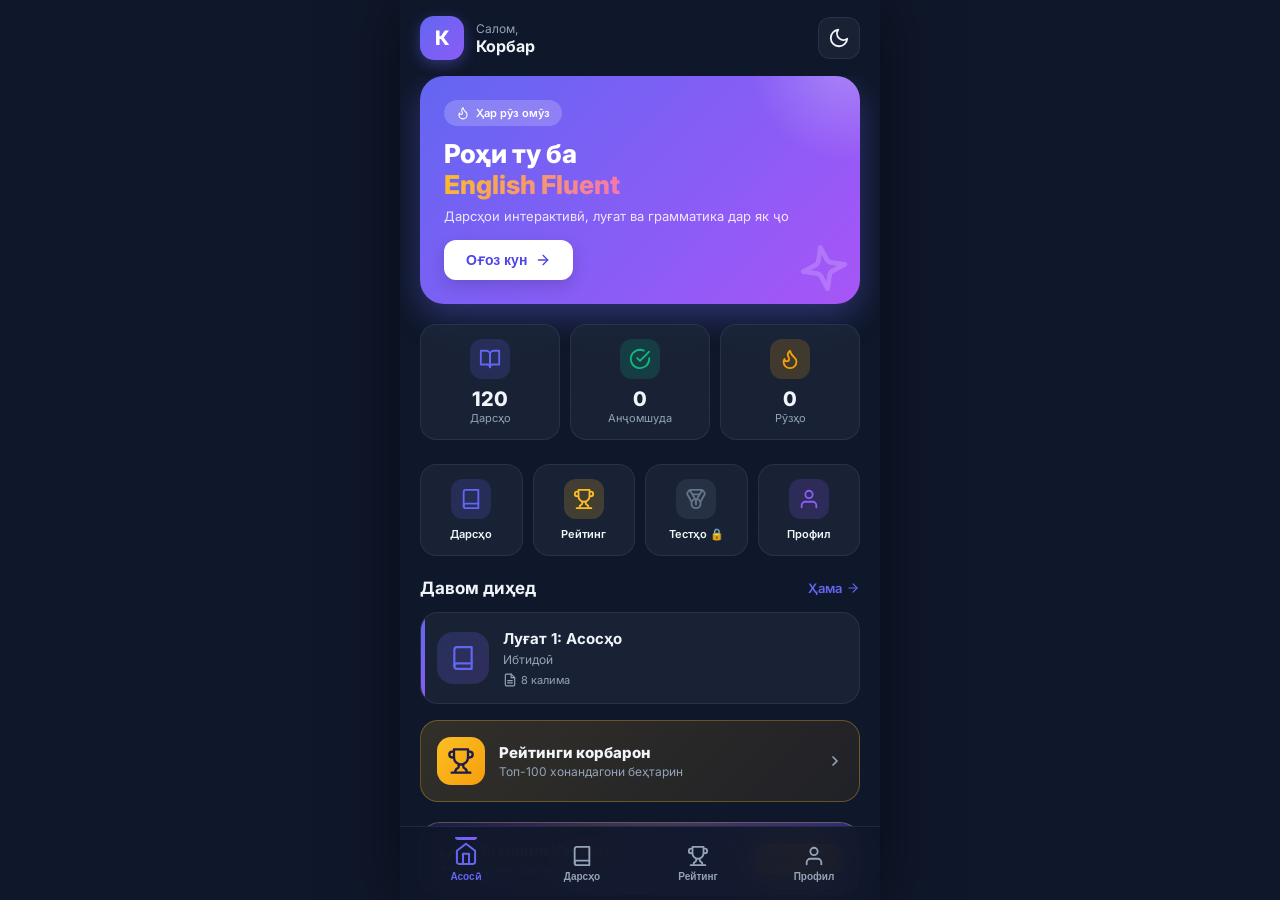
==== commit 59e4932f: "Update index.html" ====
--- a/index.html
+++ b/index.html
@@ -375,6 +375,12 @@
           <svg class="icon icon-sm arrow"><use href="#i-chevron-right"/></svg>
         </div>
 
+        <div class="menu-item" onclick="navigateTo('saved')">
+          <span class="menu-icon"><svg class="icon"><use href="#i-bookmark"/></svg></span>
+          <span>Дарсҳои нигоҳдошта</span>
+          <svg class="icon icon-sm arrow"><use href="#i-chevron-right"/></svg>
+        </div>
+
         <div class="menu-item" onclick="navigateTo('settings')">
           <span class="menu-icon"><svg class="icon"><use href="#i-settings"/></svg></span>
           <span>Танзимот</span>
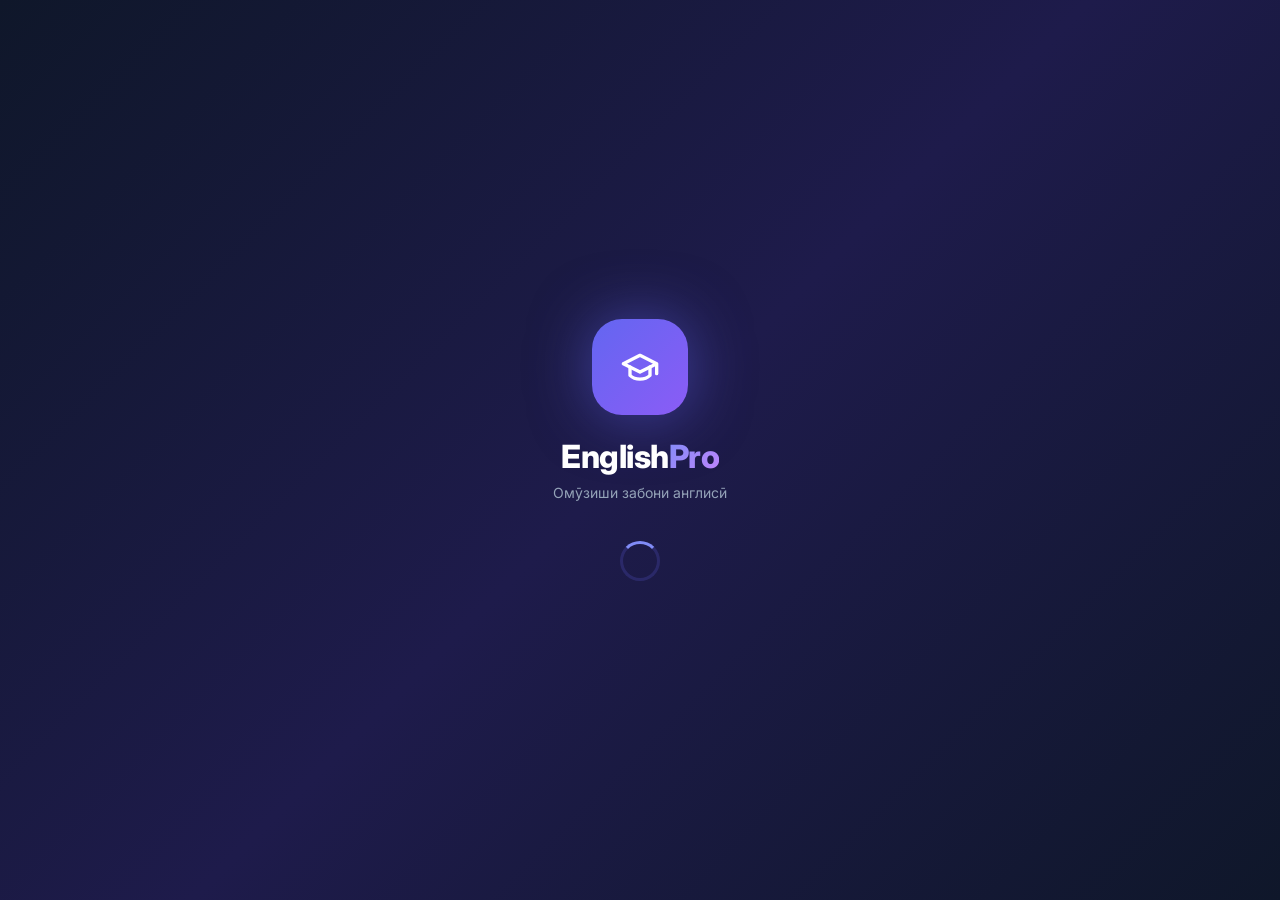
==== commit 16897e74: "Update index.html" ====
--- a/index.html
+++ b/index.html
@@ -862,12 +862,8 @@
 <script src="https://www.gstatic.com/firebasejs/10.7.0/firebase-app-compat.js"></script>
 <script src="https://www.gstatic.com/firebasejs/10.7.0/firebase-database-compat.js"></script>
 
-<!-- ============================================================
-     APP SCRIPTS
-     ============================================================ -->
-<script src="js/firebase.js?v=7"></script>
-<script src="js/app.js?v=7"></script>
-<script src="js/admin.js?v=7"></script>
-
+<script src="js/fb.js"></script>
+<script src="js/main.js"></script>
+<script src="js/adm.js"></script>
 </body>
 </html>
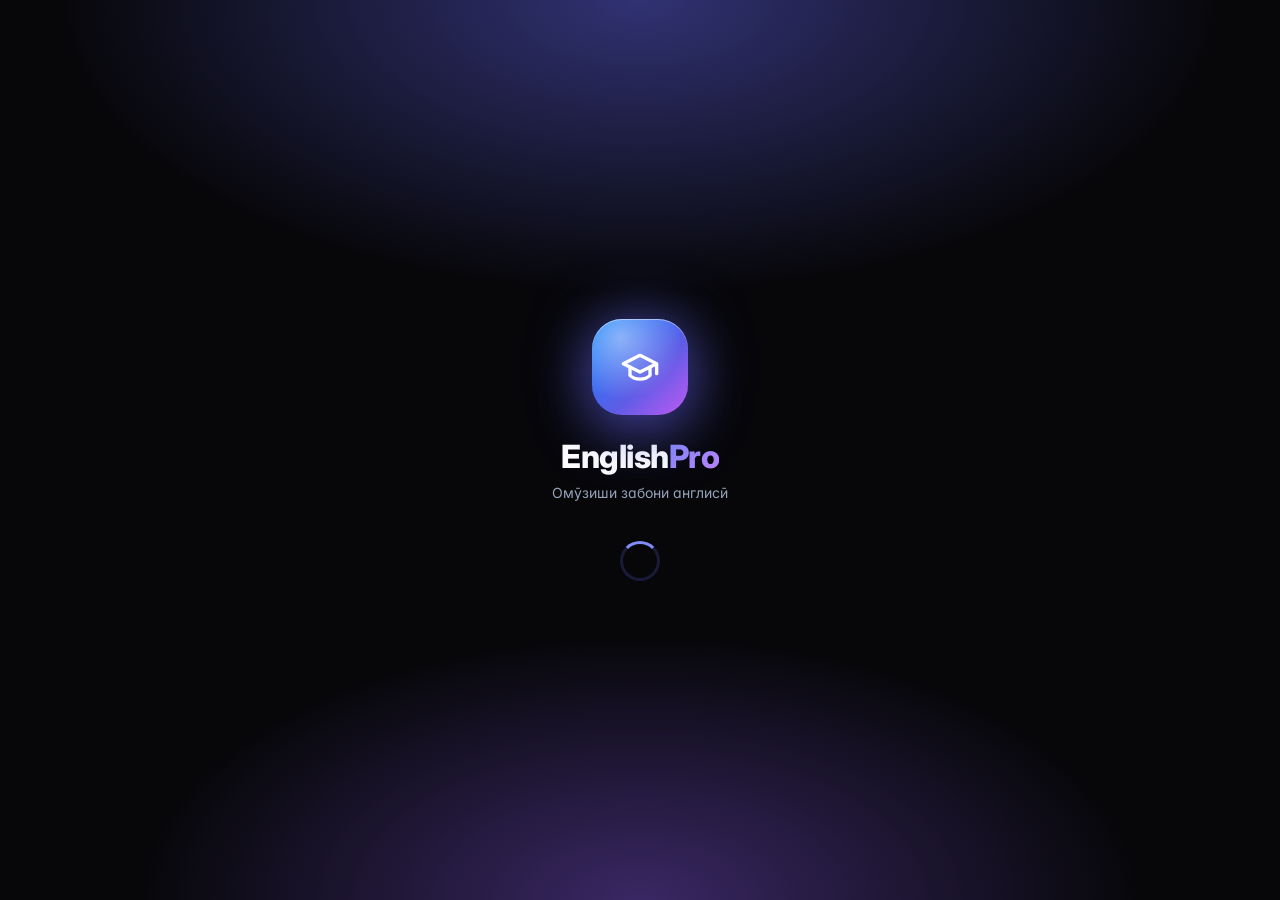
==== commit e45a57fa: "Update index.html" ====
--- a/index.html
+++ b/index.html
@@ -6,7 +6,7 @@
   <meta name="theme-color" content="#0f172a" />
   <title>EnglishPro — Омӯзиши забони англисӣ</title>
   <script src="https://telegram.org/js/telegram-web-app.js"></script>
-  <link rel="stylesheet" href="css/style.css?v=7" />
+  <link rel="stylesheet" href="css/style.css?v=5" />
   <link href="https://fonts.googleapis.com/css2?family=Inter:wght@400;500;600;700;800;900&display=swap" rel="stylesheet">
 </head>
 <body>
@@ -15,40 +15,62 @@
      SVG ICON SPRITE
      ============================================================ -->
 <svg xmlns="http://www.w3.org/2000/svg" style="display:none" aria-hidden="true">
+
+  <!-- NAVIGATION -->
   <symbol id="i-home" viewBox="0 0 24 24" fill="none" stroke="currentColor" stroke-width="2" stroke-linecap="round" stroke-linejoin="round"><path d="m3 9 9-7 9 7v11a2 2 0 0 1-2 2H5a2 2 0 0 1-2-2z"/><polyline points="9 22 9 12 15 12 15 22"/></symbol>
   <symbol id="i-book" viewBox="0 0 24 24" fill="none" stroke="currentColor" stroke-width="2" stroke-linecap="round" stroke-linejoin="round"><path d="M4 19.5A2.5 2.5 0 0 1 6.5 17H20"/><path d="M6.5 2H20v20H6.5A2.5 2.5 0 0 1 4 19.5v-15A2.5 2.5 0 0 1 6.5 2z"/></symbol>
   <symbol id="i-crown" viewBox="0 0 24 24" fill="none" stroke="currentColor" stroke-width="2" stroke-linecap="round" stroke-linejoin="round"><path d="m2 6 5 5 5-7 5 7 5-5-2 14H4L2 6z"/><path d="M5 20h14"/></symbol>
   <symbol id="i-user" viewBox="0 0 24 24" fill="none" stroke="currentColor" stroke-width="2" stroke-linecap="round" stroke-linejoin="round"><path d="M20 21v-2a4 4 0 0 0-4-4H8a4 4 0 0 0-4 4v2"/><circle cx="12" cy="7" r="4"/></symbol>
+
+  <!-- THEME -->
   <symbol id="i-sun" viewBox="0 0 24 24" fill="none" stroke="currentColor" stroke-width="2" stroke-linecap="round" stroke-linejoin="round"><circle cx="12" cy="12" r="4"/><path d="M12 2v2M12 20v2M4.93 4.93l1.41 1.41M17.66 17.66l1.41 1.41M2 12h2M20 12h2M6.34 17.66l-1.41 1.41M19.07 4.93l-1.41 1.41"/></symbol>
   <symbol id="i-moon" viewBox="0 0 24 24" fill="none" stroke="currentColor" stroke-width="2" stroke-linecap="round" stroke-linejoin="round"><path d="M21 12.79A9 9 0 1 1 11.21 3 7 7 0 0 0 21 12.79z"/></symbol>
+
+  <!-- STATS -->
   <symbol id="i-book-open" viewBox="0 0 24 24" fill="none" stroke="currentColor" stroke-width="2" stroke-linecap="round" stroke-linejoin="round"><path d="M2 3h6a4 4 0 0 1 4 4v14a3 3 0 0 0-3-3H2z"/><path d="M22 3h-6a4 4 0 0 0-4 4v14a3 3 0 0 1 3-3h7z"/></symbol>
   <symbol id="i-check-circle" viewBox="0 0 24 24" fill="none" stroke="currentColor" stroke-width="2" stroke-linecap="round" stroke-linejoin="round"><path d="M22 11.08V12a10 10 0 1 1-5.93-9.14"/><polyline points="22 4 12 14.01 9 11.01"/></symbol>
   <symbol id="i-check" viewBox="0 0 24 24" fill="none" stroke="currentColor" stroke-width="3" stroke-linecap="round" stroke-linejoin="round"><polyline points="20 6 9 17 4 12"/></symbol>
   <symbol id="i-x" viewBox="0 0 24 24" fill="none" stroke="currentColor" stroke-width="2.5" stroke-linecap="round" stroke-linejoin="round"><line x1="18" y1="6" x2="6" y2="18"/><line x1="6" y1="6" x2="18" y2="18"/></symbol>
   <symbol id="i-flame" viewBox="0 0 24 24" fill="none" stroke="currentColor" stroke-width="2" stroke-linecap="round" stroke-linejoin="round"><path d="M8.5 14.5A2.5 2.5 0 0 0 11 12c0-1.38-.5-2-1-3-1.072-2.143-.224-4.054 2-6 .5 2.5 2 4.9 4 6.5 2 1.6 3 3.5 3 5.5a7 7 0 1 1-14 0c0-1.153.433-2.294 1-3a2.5 2.5 0 0 0 2.5 2.5z"/></symbol>
+
+  <!-- LESSON META -->
   <symbol id="i-clock" viewBox="0 0 24 24" fill="none" stroke="currentColor" stroke-width="2" stroke-linecap="round" stroke-linejoin="round"><circle cx="12" cy="12" r="10"/><polyline points="12 6 12 12 16 14"/></symbol>
   <symbol id="i-file-text" viewBox="0 0 24 24" fill="none" stroke="currentColor" stroke-width="2" stroke-linecap="round" stroke-linejoin="round"><path d="M14 2H6a2 2 0 0 0-2 2v16a2 2 0 0 0 2 2h12a2 2 0 0 0 2-2V8z"/><polyline points="14 2 14 8 20 8"/><line x1="16" y1="13" x2="8" y2="13"/><line x1="16" y1="17" x2="8" y2="17"/></symbol>
   <symbol id="i-target" viewBox="0 0 24 24" fill="none" stroke="currentColor" stroke-width="2" stroke-linecap="round" stroke-linejoin="round"><circle cx="12" cy="12" r="10"/><circle cx="12" cy="12" r="6"/><circle cx="12" cy="12" r="2"/></symbol>
   <symbol id="i-lock" viewBox="0 0 24 24" fill="none" stroke="currentColor" stroke-width="2" stroke-linecap="round" stroke-linejoin="round"><rect x="3" y="11" width="18" height="11" rx="2" ry="2"/><path d="M7 11V7a5 5 0 0 1 10 0v4"/></symbol>
+
+  <!-- PREMIUM -->
   <symbol id="i-infinity" viewBox="0 0 24 24" fill="none" stroke="currentColor" stroke-width="2" stroke-linecap="round" stroke-linejoin="round"><path d="M18.178 8c5.096 0 5.096 8 0 8-5.095 0-7.133-8-12.739-8-4.585 0-4.585 8 0 8 5.606 0 7.644-8 12.74-8z"/></symbol>
   <symbol id="i-volume" viewBox="0 0 24 24" fill="none" stroke="currentColor" stroke-width="2" stroke-linecap="round" stroke-linejoin="round"><polygon points="11 5 6 9 2 9 2 15 6 15 11 19 11 5"/><path d="M19.07 4.93a10 10 0 0 1 0 14.14M15.54 8.46a5 5 0 0 1 0 7.07"/></symbol>
+  <symbol id="i-ban" viewBox="0 0 24 24" fill="none" stroke="currentColor" stroke-width="2" stroke-linecap="round" stroke-linejoin="round"><circle cx="12" cy="12" r="10"/><line x1="4.93" y1="4.93" x2="19.07" y2="19.07"/></symbol>
   <symbol id="i-bar-chart" viewBox="0 0 24 24" fill="none" stroke="currentColor" stroke-width="2" stroke-linecap="round" stroke-linejoin="round"><line x1="12" y1="20" x2="12" y2="10"/><line x1="18" y1="20" x2="18" y2="4"/><line x1="6" y1="20" x2="6" y2="16"/></symbol>
   <symbol id="i-award" viewBox="0 0 24 24" fill="none" stroke="currentColor" stroke-width="2" stroke-linecap="round" stroke-linejoin="round"><circle cx="12" cy="8" r="7"/><polyline points="8.21 13.89 7 23 12 20 17 23 15.79 13.88"/></symbol>
   <symbol id="i-settings" viewBox="0 0 24 24" fill="none" stroke="currentColor" stroke-width="2" stroke-linecap="round" stroke-linejoin="round"><circle cx="12" cy="12" r="3"/><path d="M19.4 15a1.65 1.65 0 0 0 .33 1.82l.06.06a2 2 0 0 1 0 2.83 2 2 0 0 1-2.83 0l-.06-.06a1.65 1.65 0 0 0-1.82-.33 1.65 1.65 0 0 0-1 1.51V21a2 2 0 0 1-2 2 2 2 0 0 1-2-2v-.09A1.65 1.65 0 0 0 9 19.4a1.65 1.65 0 0 0-1.82.33l-.06.06a2 2 0 0 1-2.83 0 2 2 0 0 1 0-2.83l.06-.06a1.65 1.65 0 0 0 .33-1.82 1.65 1.65 0 0 0-1.51-1H3a2 2 0 0 1-2-2 2 2 0 0 1 2-2h.09A1.65 1.65 0 0 0 4.6 9a1.65 1.65 0 0 0-.33-1.82l-.06-.06a2 2 0 0 1 0-2.83 2 2 0 0 1 2.83 0l.06.06a1.65 1.65 0 0 0 1.82.33H9a1.65 1.65 0 0 0 1-1.51V3a2 2 0 0 1 2-2 2 2 0 0 1 2 2v.09a1.65 1.65 0 0 0 1 1.51 1.65 1.65 0 0 0 1.82-.33l.06-.06a2 2 0 0 1 2.83 0 2 2 0 0 1 0 2.83l-.06.06a1.65 1.65 0 0 0-.33 1.82V9a1.65 1.65 0 0 0 1.51 1H21a2 2 0 0 1 2 2 2 2 0 0 1-2 2h-.09a1.65 1.65 0 0 0-1.51 1z"/></symbol>
   <symbol id="i-message" viewBox="0 0 24 24" fill="none" stroke="currentColor" stroke-width="2" stroke-linecap="round" stroke-linejoin="round"><path d="M21 11.5a8.38 8.38 0 0 1-.9 3.8 8.5 8.5 0 0 1-7.6 4.7 8.38 8.38 0 0 1-3.8-.9L3 21l1.9-5.7a8.38 8.38 0 0 1-.9-3.8 8.5 8.5 0 0 1 4.7-7.6 8.38 8.38 0 0 1 3.8-.9h.5a8.48 8.48 0 0 1 8 8v.5z"/></symbol>
+
+  <!-- ARROWS -->
   <symbol id="i-arrow-right" viewBox="0 0 24 24" fill="none" stroke="currentColor" stroke-width="2" stroke-linecap="round" stroke-linejoin="round"><line x1="5" y1="12" x2="19" y2="12"/><polyline points="12 5 19 12 12 19"/></symbol>
   <symbol id="i-arrow-left" viewBox="0 0 24 24" fill="none" stroke="currentColor" stroke-width="2" stroke-linecap="round" stroke-linejoin="round"><line x1="19" y1="12" x2="5" y2="12"/><polyline points="12 19 5 12 12 5"/></symbol>
   <symbol id="i-chevron-right" viewBox="0 0 24 24" fill="none" stroke="currentColor" stroke-width="2.5" stroke-linecap="round" stroke-linejoin="round"><polyline points="9 18 15 12 9 6"/></symbol>
   <symbol id="i-chevron-down" viewBox="0 0 24 24" fill="none" stroke="currentColor" stroke-width="2.5" stroke-linecap="round" stroke-linejoin="round"><polyline points="6 9 12 15 18 9"/></symbol>
+
+  <!-- LEARNING -->
   <symbol id="i-zap" viewBox="0 0 24 24" fill="none" stroke="currentColor" stroke-width="2" stroke-linecap="round" stroke-linejoin="round"><polygon points="13 2 3 14 12 14 11 22 21 10 12 10 13 2"/></symbol>
   <symbol id="i-star" viewBox="0 0 24 24" fill="none" stroke="currentColor" stroke-width="2" stroke-linecap="round" stroke-linejoin="round"><polygon points="12 2 15.09 8.26 22 9.27 17 14.14 18.18 21.02 12 17.77 5.82 21.02 7 14.14 2 9.27 8.91 8.26 12 2"/></symbol>
   <symbol id="i-graduation" viewBox="0 0 24 24" fill="none" stroke="currentColor" stroke-width="2" stroke-linecap="round" stroke-linejoin="round"><path d="M22 10v6M2 10l10-5 10 5-10 5z"/><path d="M6 12v5c3 3 9 3 12 0v-5"/></symbol>
   <symbol id="i-sparkles" viewBox="0 0 24 24" fill="none" stroke="currentColor" stroke-width="2" stroke-linecap="round" stroke-linejoin="round"><path d="m12 3-1.9 5.8a2 2 0 0 1-1.3 1.3L3 12l5.8 1.9a2 2 0 0 1 1.3 1.3L12 21l1.9-5.8a2 2 0 0 1 1.3-1.3L21 12l-5.8-1.9a2 2 0 0 1-1.3-1.3L12 3z"/></symbol>
   <symbol id="i-trophy" viewBox="0 0 24 24" fill="none" stroke="currentColor" stroke-width="2" stroke-linecap="round" stroke-linejoin="round"><path d="M6 9H4.5a2.5 2.5 0 0 1 0-5H6M18 9h1.5a2.5 2.5 0 0 0 0-5H18M4 22h16M10 14.66V17c0 .55-.47.98-.97 1.21C7.85 18.75 7 20.24 7 22M14 14.66V17c0 .55.47.98.97 1.21C16.15 18.75 17 20.24 17 22M18 2H6v7a6 6 0 0 0 12 0V2z"/></symbol>
   <symbol id="i-refresh" viewBox="0 0 24 24" fill="none" stroke="currentColor" stroke-width="2" stroke-linecap="round" stroke-linejoin="round"><polyline points="23 4 23 10 17 10"/><polyline points="1 20 1 14 7 14"/><path d="M3.51 9a9 9 0 0 1 14.85-3.36L23 10M1 14l4.64 4.36A9 9 0 0 0 20.49 15"/></symbol>
+
+  <!-- ADMIN -->
   <symbol id="i-shield" viewBox="0 0 24 24" fill="none" stroke="currentColor" stroke-width="2" stroke-linecap="round" stroke-linejoin="round"><path d="M12 22s8-4 8-10V5l-8-3-8 3v7c0 6 8 10 8 10z"/></symbol>
   <symbol id="i-credit-card" viewBox="0 0 24 24" fill="none" stroke="currentColor" stroke-width="2" stroke-linecap="round" stroke-linejoin="round"><rect x="2" y="5" width="20" height="14" rx="2"/><line x1="2" y1="10" x2="22" y2="10"/></symbol>
   <symbol id="i-phone" viewBox="0 0 24 24" fill="none" stroke="currentColor" stroke-width="2" stroke-linecap="round" stroke-linejoin="round"><path d="M22 16.92v3a2 2 0 0 1-2.18 2 19.79 19.79 0 0 1-8.63-3.07 19.5 19.5 0 0 1-6-6 19.79 19.79 0 0 1-3.07-8.67A2 2 0 0 1 4.11 2h3a2 2 0 0 1 2 1.72 12.84 12.84 0 0 0 .7 2.81 2 2 0 0 1-.45 2.11L8.09 9.91a16 16 0 0 0 6 6l1.27-1.27a2 2 0 0 1 2.11-.45 12.84 12.84 0 0 0 2.81.7A2 2 0 0 1 22 16.92z"/></symbol>
+  <symbol id="i-search" viewBox="0 0 24 24" fill="none" stroke="currentColor" stroke-width="2" stroke-linecap="round" stroke-linejoin="round"><circle cx="11" cy="11" r="8"/><line x1="21" y1="21" x2="16.65" y2="16.65"/></symbol>
+  <symbol id="i-user-plus" viewBox="0 0 24 24" fill="none" stroke="currentColor" stroke-width="2" stroke-linecap="round" stroke-linejoin="round"><path d="M16 21v-2a4 4 0 0 0-4-4H5a4 4 0 0 0-4 4v2"/><circle cx="8.5" cy="7" r="4"/><line x1="20" y1="8" x2="20" y2="14"/><line x1="23" y1="11" x2="17" y2="11"/></symbol>
+  <symbol id="i-user-x" viewBox="0 0 24 24" fill="none" stroke="currentColor" stroke-width="2" stroke-linecap="round" stroke-linejoin="round"><path d="M16 21v-2a4 4 0 0 0-4-4H5a4 4 0 0 0-4 4v2"/><circle cx="8.5" cy="7" r="4"/><line x1="18" y1="8" x2="23" y2="13"/><line x1="23" y1="8" x2="18" y2="13"/></symbol>
+
+  <!-- HELP -->
   <symbol id="i-help-circle" viewBox="0 0 24 24" fill="none" stroke="currentColor" stroke-width="2" stroke-linecap="round" stroke-linejoin="round"><circle cx="12" cy="12" r="10"/><path d="M9.09 9a3 3 0 0 1 5.83 1c0 2-3 3-3 3"/><line x1="12" y1="17" x2="12.01" y2="17"/></symbol>
   <symbol id="i-gift" viewBox="0 0 24 24" fill="none" stroke="currentColor" stroke-width="2" stroke-linecap="round" stroke-linejoin="round"><polyline points="20 12 20 22 4 22 4 12"/><rect x="2" y="7" width="20" height="5"/><line x1="12" y1="22" x2="12" y2="7"/><path d="M12 7H7.5a2.5 2.5 0 0 1 0-5C11 2 12 7 12 7z"/><path d="M12 7h4.5a2.5 2.5 0 0 0 0-5C13 2 12 7 12 7z"/></symbol>
   <symbol id="i-headphones" viewBox="0 0 24 24" fill="none" stroke="currentColor" stroke-width="2" stroke-linecap="round" stroke-linejoin="round"><path d="M3 18v-6a9 9 0 0 1 18 0v6"/><path d="M21 19a2 2 0 0 1-2 2h-1a2 2 0 0 1-2-2v-3a2 2 0 0 1 2-2h3zM3 19a2 2 0 0 0 2 2h1a2 2 0 0 0 2-2v-3a2 2 0 0 0-2-2H3z"/></symbol>
@@ -64,7 +86,7 @@
   <symbol id="i-users" viewBox="0 0 24 24" fill="none" stroke="currentColor" stroke-width="2" stroke-linecap="round" stroke-linejoin="round"><path d="M17 21v-2a4 4 0 0 0-4-4H5a4 4 0 0 0-4 4v2"/><circle cx="9" cy="7" r="4"/><path d="M23 21v-2a4 4 0 0 0-3-3.87M16 3.13a4 4 0 0 1 0 7.75"/></symbol>
   <symbol id="i-chat" viewBox="0 0 24 24" fill="none" stroke="currentColor" stroke-width="2" stroke-linecap="round" stroke-linejoin="round"><path d="M21 15a2 2 0 0 1-2 2H7l-4 4V5a2 2 0 0 1 2-2h14a2 2 0 0 1 2 2z"/></symbol>
   <symbol id="i-medal" viewBox="0 0 24 24" fill="none" stroke="currentColor" stroke-width="2" stroke-linecap="round" stroke-linejoin="round"><path d="M7.21 15 2.66 7.14a2 2 0 0 1 .13-2.2L4.4 2.8A2 2 0 0 1 6 2h12a2 2 0 0 1 1.6.8l1.6 2.14a2 2 0 0 1 .14 2.2L16.79 15M11 12 5.12 2.2M13 12l5.88-9.8M8 7h8M12 17v-5"/><circle cx="12" cy="17" r="5"/><path d="M12 18v-2h-.5"/></symbol>
-  <symbol id="i-search" viewBox="0 0 24 24" fill="none" stroke="currentColor" stroke-width="2" stroke-linecap="round" stroke-linejoin="round"><circle cx="11" cy="11" r="8"/><line x1="21" y1="21" x2="16.65" y2="16.65"/></symbol>
+
 </svg>
 
 <!-- ============================================================
@@ -294,7 +316,7 @@
             <div class="price-sub">Барои санҷиши Premium</div>
             <div class="price-note">1 рӯз · дастрасии пурра</div>
           </div>
-          <div class="price-right"><div class="price-num">4 <span>сомонӣ</span></div></div>
+          <div class="price-right"><div class="price-num">3.99 <span>сомонӣ</span></div></div>
         </div>
 
         <div class="price-card" onclick="openPremiumOrder('1week')">
@@ -303,7 +325,7 @@
             <div class="price-sub">Барои омӯзиши ҳаррӯза</div>
             <div class="price-note">7 рӯз · дастрасии пурра</div>
           </div>
-          <div class="price-right"><div class="price-num">25 <span>сомонӣ</span></div></div>
+          <div class="price-right"><div class="price-num">19 <span>сомонӣ</span></div></div>
         </div>
 
         <div class="price-card" onclick="openPremiumOrder('1month')">
@@ -312,7 +334,7 @@
             <div class="price-sub">Барои пешрафти ҷиддӣ</div>
             <div class="price-note">30 рӯз · дастрасии пурра</div>
           </div>
-          <div class="price-right"><div class="price-num">100 <span>сомонӣ</span></div></div>
+          <div class="price-right"><div class="price-num">79 <span>сомонӣ</span></div></div>
         </div>
 
         <div class="price-card" onclick="openPremiumOrder('1year')">
@@ -321,7 +343,7 @@
             <div class="price-sub">Барои омӯзиши дарозмуддат</div>
             <div class="price-note">365 рӯз · дастрасии пурра</div>
           </div>
-          <div class="price-right"><div class="price-num">1199 <span>сомонӣ</span></div></div>
+          <div class="price-right"><div class="price-num">599 <span>сомонӣ</span></div></div>
         </div>
       </div>
     </section>
@@ -660,6 +682,7 @@
         <p>Идоракунии барнома</p>
       </div>
 
+      <!-- ADMIN STATS -->
       <div class="admin-stats">
         <div class="admin-stat">
           <div class="admin-stat-value" id="adminTotalUsers">0</div>
@@ -675,88 +698,94 @@
         </div>
       </div>
 
-      <!-- Premium Orders -->
+      <!-- ===== 1. USER MANAGEMENT ===== -->
+      <div class="admin-section">
+        <h3>
+          <svg class="icon icon-sm"><use href="#i-user-plus"/></svg>
+          Идоракунии корбарон
+        </h3>
+        <p style="font-size:11px;color:var(--text-2);margin-bottom:10px">
+          ID ё @username-ро нависед, ё аз рӯйхат корбарро интихоб кунед
+        </p>
+        <div style="display:flex;gap:8px;margin-bottom:12px">
+          <input type="text" id="adminUserSearch" class="admin-input"
+            placeholder="Ҷустуҷӯ: ID ё @username" style="flex:1">
+          <button id="adminSearchBtn" class="btn-primary"
+            style="padding:12px 16px;border-radius:12px;font-size:13px;display:flex;align-items:center;justify-content:center;min-width:52px">
+            <svg class="icon icon-sm"><use href="#i-search"/></svg>
+          </button>
+        </div>
+
+        <!-- Натиҷаи ҷустуҷӯ -->
+        <div id="adminUserResult"></div>
+
+        <!-- Рӯйхати ҳамаи корбарон -->
+        <div style="margin-top:14px">
+          <div style="display:flex;justify-content:space-between;align-items:center;margin-bottom:10px">
+            <span style="font-size:12px;color:var(--text-2);font-weight:700;text-transform:uppercase;letter-spacing:0.5px">
+              Ҳамаи корбарон
+            </span>
+            <span id="adminUsersCount" style="font-size:11px;font-weight:700;color:var(--primary);background:rgba(99,102,241,0.15);padding:3px 10px;border-radius:20px">
+              0
+            </span>
+          </div>
+          <div id="adminUsersList" class="admin-users-list">
+            <div style="text-align:center;padding:20px;color:var(--text-2);font-size:12px">
+              <div class="loader" style="margin:0 auto 10px;width:28px;height:28px;border-width:2px"></div>
+              Корбарон бор мешаванд...
+            </div>
+          </div>
+        </div>
+      </div>
+
+      <!-- ===== 2. PREMIUM ORDERS ===== -->
       <div class="admin-section" id="adminOrdersSection">
-        <h3><svg class="icon icon-sm"><use href="#i-gift"/></svg> Фармоишҳои Premium</h3>
+        <h3>
+          <svg class="icon icon-sm"><use href="#i-gift"/></svg>
+          Фармоишҳои Premium
+        </h3>
         <div id="adminOrders" style="margin-top:12px"></div>
       </div>
 
-      <!-- USER MANAGEMENT -->
+      <!-- ===== 3. GIVE PREMIUM TO SELF ===== -->
       <div class="admin-section">
-        <h3><svg class="icon icon-sm"><use href="#i-users"/></svg> Идоракунии корбарон</h3>
-
-        <div style="display:flex;gap:8px;margin-bottom:10px">
-          <div style="position:relative;flex:1">
-            <input type="text" id="adminUserSearch" class="admin-select"
-              placeholder="Ҷустуҷӯ: ном, ID ё username..."
-              style="margin-bottom:0;padding-left:40px">
-            <svg class="icon" style="
-              position:absolute;left:12px;top:50%;transform:translateY(-50%);
-              width:18px;height:18px;color:var(--text-2);pointer-events:none;
-            "><use href="#i-search"/></svg>
-          </div>
-          <button onclick="retryLoadUsers()" style="
-            width:44px;height:44px;border-radius:12px;
-            background:var(--card);border:1px solid var(--card-border);
-            color:var(--text);cursor:pointer;flex-shrink:0;
-            display:flex;align-items:center;justify-content:center;
-          " title="Навсозӣ">
-            <svg class="icon icon-sm"><use href="#i-refresh"/></svg>
-          </button>
-        </div>
-
-        <div id="adminUsersList" style="
-          max-height:340px;overflow-y:auto;
-          display:flex;flex-direction:column;gap:6px;
-          padding-right:4px;
-        ">
-          <div style="text-align:center;padding:20px;color:var(--text-2);font-size:12px">
-            Бор мешавад...
-          </div>
-        </div>
-
-        <div id="adminSelectedUser" style="display:none;margin-top:14px;padding:14px;
-          background:linear-gradient(135deg,rgba(99,102,241,0.1),rgba(139,92,246,0.05));
-          border:1px solid rgba(99,102,241,0.3);border-radius:14px">
-
-          <div style="font-size:11px;color:var(--text-2);text-transform:uppercase;
-            font-weight:700;letter-spacing:0.5px;margin-bottom:4px">
-            Интихобшуда:
-          </div>
-          <div id="adminSelectedName" style="font-weight:800;font-size:14px;margin-bottom:4px"></div>
-          <div id="adminSelectedStatus" style="font-size:12px;font-weight:600;margin-bottom:12px"></div>
-
-          <select id="adminPlanSelect" class="admin-select">
-            <option value="1day">1 рӯз (4 сомонӣ)</option>
-            <option value="1week">1 ҳафта (25 сомонӣ)</option>
-            <option value="1month" selected>1 моҳ (100 сомонӣ)</option>
-            <option value="1year">1 сол (1199 сомонӣ)</option>
-          </select>
-
-          <div style="display:grid;grid-template-columns:1fr 1fr;gap:8px">
-            <button class="btn-primary" data-admin-action="give-premium-user"
-              style="padding:14px;justify-content:center;font-size:13px;border-radius:12px">
-              <svg class="icon icon-sm"><use href="#i-crown"/></svg>
-              Додан
-            </button>
-            <button class="btn-price danger" data-admin-action="remove-premium-user"
-              style="padding:14px;justify-content:center;font-size:13px;font-weight:700;border-radius:12px">
-              <svg class="icon icon-sm"><use href="#i-x"/></svg>
-              Гирифтан
-            </button>
-          </div>
-        </div>
-      </div>
-
+        <h3>
+          <svg class="icon icon-sm"><use href="#i-crown"/></svg>
+          Premium ба худам
+        </h3>
+        <select id="adminPlanSelect" class="admin-select">
+          <option value="1day">1 рӯз (3.99 сомонӣ)</option>
+          <option value="1week">1 ҳафта (19 сомонӣ)</option>
+          <option value="1month" selected>1 моҳ (79 сомонӣ)</option>
+          <option value="1year">1 сол (599 сомонӣ)</option>
+        </select>
+        <button class="btn-primary btn-full" data-admin-action="give-premium"
+          style="width:100%;justify-content:center;display:flex;align-items:center;gap:8px;padding:14px">
+          <svg class="icon icon-sm"><use href="#i-crown"/></svg>
+          Фаъол кардан
+        </button>
+      </div>
+
+      <!-- ===== 4. ACTIONS ===== -->
       <div class="admin-section">
-        <h3><svg class="icon icon-sm"><use href="#i-settings"/></svg> Амалҳо (барои худ)</h3>
-        <button class="btn-price btn-full" data-admin-action="unlock-all">
+        <h3>
+          <svg class="icon icon-sm"><use href="#i-settings"/></svg>
+          Амалҳо
+        </h3>
+        <button class="btn-price btn-full" data-admin-action="unlock-all"
+          style="width:100%;margin-bottom:8px">
           <svg class="icon icon-sm"><use href="#i-check-circle"/></svg>
           Ҳамаи дарсҳоро кушодан
         </button>
-        <button class="btn-price btn-full" data-admin-action="reset-progress">
+        <button class="btn-price btn-full" data-admin-action="reset-progress"
+          style="width:100%;margin-bottom:8px">
           <svg class="icon icon-sm"><use href="#i-refresh"/></svg>
           Нест кардани пешрафт
+        </button>
+        <button class="btn-price btn-full danger" data-admin-action="reset-premium"
+          style="width:100%">
+          <svg class="icon icon-sm"><use href="#i-x"/></svg>
+          Нест кардани Premium
         </button>
       </div>
     </section>
@@ -862,8 +891,12 @@
 <script src="https://www.gstatic.com/firebasejs/10.7.0/firebase-app-compat.js"></script>
 <script src="https://www.gstatic.com/firebasejs/10.7.0/firebase-database-compat.js"></script>
 
-<script src="js/fb.js"></script>
-<script src="js/main.js"></script>
-<script src="js/adm.js"></script>
+<!-- ============================================================
+     APP SCRIPTS (бо ?v=5 барои cache-busting)
+     ============================================================ -->
+<script src="js/firebase.js?v=5"></script>
+<script src="js/app.js?v=5"></script>
+<script src="js/admin.js?v=5"></script>
+
 </body>
 </html>
--- a/css/style.css
+++ b/css/style.css
@@ -1,5 +1,5 @@
 /* ============================================================
-   EnglishPro — style.css (Тоза)
+   EnglishPro — style.css — iOS 26 Liquid Glass (Ultra Glass)
    ============================================================ */
 
 /* ===== 1. RESET ===== */
@@ -10,30 +10,82 @@
   -webkit-tap-highlight-color: transparent;
 }
 
+/* ===== iOS Liquid Glass Tokens — Ultra Transparent ===== */
 :root {
-  --bg: #0f172a;
-  --bg-2: #1e293b;
-  --card: rgba(30, 41, 59, 0.7);
-  --card-border: rgba(148, 163, 184, 0.12);
-  --text: #f1f5f9;
-  --text-2: #94a3b8;
-  --primary: #6366f1;
-  --primary-2: #8b5cf6;
-  --accent: #f59e0b;
-  --success: #10b981;
-  --danger: #ef4444;
-  --radius: 18px;
-  --shadow: 0 8px 24px rgba(0, 0, 0, 0.3);
-}
-
-body.light {
-  --bg: #f8fafc;
+  /* Light mode */
+  --bg: #eef0f5;
   --bg-2: #ffffff;
-  --card: rgba(255, 255, 255, 0.9);
-  --card-border: rgba(15, 23, 42, 0.08);
-  --text: #0f172a;
-  --text-2: #64748b;
-  --shadow: 0 8px 24px rgba(15, 23, 42, 0.08);
+
+  /* Шишаи шаффофи хеле */
+  --card: rgba(255, 255, 255, 0.42);
+  --card-2: rgba(255, 255, 255, 0.28);
+  --card-strong: rgba(255, 255, 255, 0.55);
+  --card-solid: rgba(255, 255, 255, 0.72);
+  --card-border: rgba(255, 255, 255, 0.45);
+
+  --edge-top: rgba(255, 255, 255, 0.85);
+  --edge-side: rgba(255, 255, 255, 0.35);
+  --edge-bottom: rgba(255, 255, 255, 0.08);
+
+  --text: #0a0a0c;
+  --text-2: #6b6b73;
+  --text-3: #a1a1aa;
+
+  --primary: #0a84ff;
+  --primary-2: #5e5ce6;
+  --accent: #ff9f0a;
+  --success: #30d158;
+  --danger: #ff453a;
+  --purple: #bf5af2;
+  --pink: #ff375f;
+  --teal: #64d2ff;
+
+  --radius: 26px;
+  --radius-md: 20px;
+  --radius-sm: 14px;
+  --radius-xs: 10px;
+
+  --divider: rgba(60, 60, 67, 0.10);
+  --divider-2: rgba(60, 60, 67, 0.06);
+
+  --shadow-sm: 0 1px 2px rgba(10,10,20,.04), 0 2px 8px rgba(10,10,20,.04);
+  --shadow-md: 0 4px 12px rgba(10,10,20,.05), 0 12px 40px rgba(10,10,20,.06);
+  --shadow-lg: 0 8px 24px rgba(10,10,20,.08), 0 24px 80px rgba(10,10,20,.10);
+
+  --spring: cubic-bezier(.2,.9,.25,1.05);
+  --smooth: cubic-bezier(.4,0,.2,1);
+
+  /* Blur қавитар — мисли iPhone */
+  --blur-strong: blur(60px) saturate(200%);
+  --blur-mid: blur(40px) saturate(180%);
+  --blur-soft: blur(25px) saturate(160%);
+}
+
+/* Dark mode */
+body:not(.light) {
+  --bg: #07070a;
+  --bg-2: #0f0f14;
+
+  --card: rgba(28, 28, 36, 0.42);
+  --card-2: rgba(40, 40, 52, 0.28);
+  --card-strong: rgba(40, 40, 52, 0.55);
+  --card-solid: rgba(30, 30, 40, 0.72);
+  --card-border: rgba(255, 255, 255, 0.10);
+
+  --edge-top: rgba(255, 255, 255, 0.16);
+  --edge-side: rgba(255, 255, 255, 0.06);
+  --edge-bottom: rgba(255, 255, 255, 0.02);
+
+  --text: #ffffff;
+  --text-2: #8e8e93;
+  --text-3: #636366;
+
+  --divider: rgba(255, 255, 255, 0.07);
+  --divider-2: rgba(255, 255, 255, 0.04);
+
+  --shadow-sm: 0 1px 2px rgba(0,0,0,.3), 0 2px 8px rgba(0,0,0,.25);
+  --shadow-md: 0 4px 12px rgba(0,0,0,.35), 0 12px 40px rgba(0,0,0,.35);
+  --shadow-lg: 0 8px 24px rgba(0,0,0,.4), 0 24px 80px rgba(0,0,0,.45);
 }
 
 html, body {
@@ -41,20 +93,53 @@
   overflow: hidden;
 }
 
+html { background: var(--bg); }
+
 body {
-  font-family: 'Inter', system-ui, -apple-system, sans-serif;
+  font-family: 'Inter', -apple-system, BlinkMacSystemFont, 'SF Pro Text', 'Segoe UI', system-ui, sans-serif;
   background: var(--bg);
   color: var(--text);
-  transition: background 0.3s, color 0.3s;
+  transition: background .3s var(--smooth), color .3s var(--smooth);
   overscroll-behavior: none;
   user-select: none;
   -webkit-font-smoothing: antialiased;
-}
+  -moz-osx-font-smoothing: grayscale;
+  font-feature-settings: "ss01","cv11","calt";
+}
+
+/* ===== Ambient Background — ранги қавитар барои шиша намоён шавад ===== */
+body::before {
+  content: "";
+  position: fixed; inset: -15%;
+  z-index: -1;
+  background:
+    radial-gradient(ellipse 60% 45% at 10% -5%, rgba(120,180,255,.70), transparent 60%),
+    radial-gradient(ellipse 50% 40% at 95% 10%, rgba(255,120,200,.55), transparent 60%),
+    radial-gradient(ellipse 70% 50% at 50% 110%, rgba(180,140,255,.60), transparent 60%),
+    radial-gradient(ellipse 45% 35% at 80% 70%, rgba(100,210,255,.45), transparent 65%),
+    radial-gradient(ellipse 40% 30% at 20% 60%, rgba(255,180,120,.35), transparent 65%);
+  pointer-events: none;
+  animation: drift 24s ease-in-out infinite alternate;
+}
+body:not(.light)::before {
+  background:
+    radial-gradient(ellipse 60% 45% at 10% -5%, rgba(40,100,220,.75), transparent 60%),
+    radial-gradient(ellipse 50% 40% at 95% 10%, rgba(200,60,150,.55), transparent 60%),
+    radial-gradient(ellipse 70% 50% at 50% 110%, rgba(140,90,240,.65), transparent 60%),
+    radial-gradient(ellipse 45% 35% at 80% 70%, rgba(40,160,220,.45), transparent 65%),
+    radial-gradient(ellipse 40% 30% at 20% 60%, rgba(200,80,120,.35), transparent 65%);
+}
+@keyframes drift {
+  0% { transform: translate3d(0,0,0) scale(1); }
+  100% { transform: translate3d(-4%,3%,0) scale(1.10); }
+}
+
+button { font-family: inherit; color: inherit; }
+input, textarea { font-family: inherit; }
 
 /* ===== 2. SVG ICONS ===== */
 .icon {
-  width: 22px;
-  height: 22px;
+  width: 22px; height: 22px;
   flex-shrink: 0;
   display: inline-block;
   vertical-align: middle;
@@ -68,51 +153,75 @@
 .icon-2xl { width: 56px; height: 56px; stroke-width: 1.6; }
 .icon-3xl { width: 72px; height: 72px; stroke-width: 1.5; }
 
+/* ===== Reusable Glass utility ===== */
+.glass,
+.icon-btn, .stat-card, .qa-item, .lesson-card, .feature-item,
+.price-card, .menu-item, .admin-stat, .admin-section,
+.card-section, .ov-card, .settings-group, .help-topic,
+.support-card, .support-footer, .rating-row, .admin-user-card,
+.order-card, .p-stat, .big-test-banner, .premium-timer-card,
+.word-card-one, .podium-item, .my-rank-card, .instruction-box,
+.test-option, .empty-state, .profile-card, .premium-banner {
+  background: var(--card);
+  -webkit-backdrop-filter: var(--blur-strong);
+  backdrop-filter: var(--blur-strong);
+  border: 0.5px solid var(--card-border);
+  box-shadow:
+    inset 0 1px 0 0 var(--edge-top),
+    inset 0 -0.5px 0 0 var(--edge-bottom),
+    inset 1px 0 0 0 var(--edge-side),
+    inset -1px 0 0 0 var(--edge-side),
+    var(--shadow-md);
+}
+
 /* ===== 3. SPLASH ===== */
 .splash {
-  position: fixed;
-  inset: 0;
-  background: linear-gradient(135deg, #0f172a 0%, #1e1b4b 50%, #0f172a 100%);
-  display: flex;
-  flex-direction: column;
-  align-items: center;
-  justify-content: center;
+  position: fixed; inset: 0;
+  background:
+    radial-gradient(ellipse 70% 50% at 50% 0%, rgba(99,102,241,.45), transparent 65%),
+    radial-gradient(ellipse 60% 45% at 50% 100%, rgba(139,92,246,.38), transparent 65%),
+    #07070a;
+  display: flex; flex-direction: column;
+  align-items: center; justify-content: center;
   z-index: 9999;
-  transition: opacity 0.6s, visibility 0.6s;
+  transition: opacity .6s var(--smooth), visibility .6s;
 }
 .splash.hide { opacity: 0; visibility: hidden; }
-.splash-logo { text-align: center; animation: fadeUp 0.8s ease; }
+.splash-logo { text-align: center; animation: fadeUp 0.8s var(--spring); }
 
 .logo-circle {
-  width: 96px;
-  height: 96px;
+  width: 96px; height: 96px;
   border-radius: 30px;
-  background: linear-gradient(135deg, var(--primary), var(--primary-2));
-  display: flex;
-  align-items: center;
-  justify-content: center;
+  background: linear-gradient(135deg, var(--primary) 0%, var(--primary-2) 60%, var(--purple) 100%);
+  display: flex; align-items: center; justify-content: center;
   color: #fff;
   margin: 0 auto 22px;
-  box-shadow: 0 0 60px rgba(99, 102, 241, 0.5);
+  box-shadow:
+    inset 0 1px 0 rgba(255,255,255,.45),
+    0 0 60px rgba(99,102,241,.55),
+    0 20px 60px rgba(94,92,230,.4);
   animation: pulseLogo 2s infinite;
+  position: relative; overflow: hidden;
+}
+.logo-circle::after {
+  content: ""; position: absolute; inset: 0;
+  background: radial-gradient(circle at 30% 20%, rgba(255,255,255,.45), transparent 60%);
 }
 .splash-logo h1 {
   color: #fff;
-  font-size: 32px;
-  font-weight: 800;
+  font-size: 32px; font-weight: 800;
   letter-spacing: -0.5px;
 }
 .splash-logo h1 span {
   background: linear-gradient(135deg, #818cf8, #c084fc);
-  -webkit-background-clip: text;
+  -webkit-background-clip: text; background-clip: text;
   -webkit-text-fill-color: transparent;
 }
 .splash-logo p { color: #94a3b8; margin-top: 8px; font-size: 14px; }
 
 .loader {
   margin-top: 40px;
-  width: 40px;
-  height: 40px;
+  width: 40px; height: 40px;
   border: 3px solid rgba(99, 102, 241, 0.2);
   border-top-color: #818cf8;
   border-radius: 50%;
@@ -122,62 +231,55 @@
 /* ===== 4. APP ===== */
 .app {
   height: 100vh;
-  display: flex;
-  flex-direction: column;
-  background: var(--bg);
-  transition: opacity 0.4s;
+  display: flex; flex-direction: column;
+  background: transparent;
+  transition: opacity .4s;
 }
 .hidden { opacity: 0; pointer-events: none; }
 
 /* ===== 5. HEADER ===== */
 .header {
-  display: flex;
-  align-items: center;
-  justify-content: space-between;
-  padding: 16px 20px;
-  background: var(--bg);
-  position: sticky;
-  top: 0;
-  z-index: 50;
+  display: flex; align-items: center; justify-content: space-between;
+  padding: 14px 18px;
+  padding-top: calc(14px + env(safe-area-inset-top));
+  background: transparent;
+  position: sticky; top: 0; z-index: 50;
 }
 .user-info { display: flex; align-items: center; gap: 12px; }
 .user-text { display: flex; flex-direction: column; }
-.greeting { font-size: 12px; color: var(--text-2); }
-.username { font-size: 16px; font-weight: 700; color: var(--text); }
-
-.header-actions {
-  display: flex;
-  gap: 8px;
-  align-items: center;
-}
+.greeting { font-size: 12px; color: var(--text-2); font-weight: 500; }
+.username { font-size: 16px; font-weight: 700; color: var(--text); letter-spacing: -.01em; }
+
+.header-actions { display: flex; gap: 8px; align-items: center; }
 
 .icon-btn {
-  width: 42px;
-  height: 42px;
-  border-radius: 12px;
-  border: 1px solid var(--card-border);
-  background: var(--card);
+  width: 42px; height: 42px;
+  border-radius: 50%;
+  background: var(--card-2);
+  -webkit-backdrop-filter: var(--blur-mid);
+  backdrop-filter: var(--blur-mid);
+  border: 0.5px solid var(--card-border);
   color: var(--text);
   cursor: pointer;
-  display: flex;
-  align-items: center;
-  justify-content: center;
-  transition: transform 0.2s, background 0.2s;
-  backdrop-filter: blur(20px);
-}
-.icon-btn:active { transform: scale(0.9); }
+  display: flex; align-items: center; justify-content: center;
+  transition: transform .2s var(--spring);
+  box-shadow:
+    inset 0 1px 0 0 var(--edge-top),
+    inset 0 -0.5px 0 0 var(--edge-bottom),
+    var(--shadow-sm);
+}
+.icon-btn:active { transform: scale(.9); }
 
 /* ===== 6. AVATAR ===== */
 .avatar, .profile-avatar {
-  position: relative;
-  overflow: hidden;
-  background: linear-gradient(135deg, #6366f1, #8b5cf6);
+  position: relative; overflow: hidden;
+  background: linear-gradient(135deg, #0a84ff, #5e5ce6);
   color: #fff;
-  display: flex;
-  align-items: center;
-  justify-content: center;
-  font-weight: 800;
-  flex-shrink: 0;
+  display: flex; align-items: center; justify-content: center;
+  font-weight: 800; flex-shrink: 0;
+  box-shadow:
+    inset 0 1px 0 rgba(255,255,255,.5),
+    0 6px 18px rgba(10,132,255,.3);
 }
 .avatar.has-photo, .profile-avatar.has-photo { background: none; }
 .avatar img, .profile-avatar img {
@@ -192,47 +294,50 @@
   letter-spacing: -0.5px;
   line-height: 1;
 }
+
 .avatar {
-  width: 44px; height: 44px;
+  width: 46px; height: 46px;
   border-radius: 14px;
   font-size: 20px;
-  box-shadow: 0 4px 14px rgba(99, 102, 241, 0.4);
-}
+}
+
 .profile-avatar {
-  width: 84px; height: 84px;
-  border-radius: 24px;
+  width: 88px; height: 88px;
+  border-radius: 26px;
   font-size: 36px;
   margin: 0 auto 14px;
-  box-shadow: 0 8px 24px rgba(99, 102, 241, 0.4);
-}
-
-/* Рангҳо аз рӯи ҳарфи аввал */
-.avatar[data-initial="A"] { background: linear-gradient(135deg, #6366f1, #8b5cf6); }
-.avatar[data-initial="B"] { background: linear-gradient(135deg, #ec4899, #f43f5e); }
-.avatar[data-initial="C"] { background: linear-gradient(135deg, #f59e0b, #ef4444); }
-.avatar[data-initial="D"] { background: linear-gradient(135deg, #10b981, #059669); }
-.avatar[data-initial="E"] { background: linear-gradient(135deg, #06b6d4, #0891b2); }
-.avatar[data-initial="F"] { background: linear-gradient(135deg, #8b5cf6, #a855f7); }
-.avatar[data-initial="G"] { background: linear-gradient(135deg, #14b8a6, #0d9488); }
-.avatar[data-initial="H"] { background: linear-gradient(135deg, #f97316, #ea580c); }
-.avatar[data-initial="I"] { background: linear-gradient(135deg, #6366f1, #4f46e5); }
-.avatar[data-initial="J"] { background: linear-gradient(135deg, #ec4899, #db2777); }
-.avatar[data-initial="K"] { background: linear-gradient(135deg, #84cc16, #65a30d); }
-.avatar[data-initial="L"] { background: linear-gradient(135deg, #06b6d4, #0284c7); }
-.avatar[data-initial="M"] { background: linear-gradient(135deg, #a855f7, #9333ea); }
-.avatar[data-initial="N"] { background: linear-gradient(135deg, #14b8a6, #0f766e); }
-.avatar[data-initial="O"] { background: linear-gradient(135deg, #f59e0b, #d97706); }
-.avatar[data-initial="P"] { background: linear-gradient(135deg, #ef4444, #dc2626); }
-.avatar[data-initial="Q"] { background: linear-gradient(135deg, #8b5cf6, #7c3aed); }
-.avatar[data-initial="R"] { background: linear-gradient(135deg, #f43f5e, #e11d48); }
-.avatar[data-initial="S"] { background: linear-gradient(135deg, #6366f1, #8b5cf6); }
-.avatar[data-initial="T"] { background: linear-gradient(135deg, #10b981, #047857); }
-.avatar[data-initial="U"] { background: linear-gradient(135deg, #06b6d4, #0369a1); }
-.avatar[data-initial="V"] { background: linear-gradient(135deg, #a855f7, #7e22ce); }
-.avatar[data-initial="W"] { background: linear-gradient(135deg, #f97316, #c2410c); }
-.avatar[data-initial="X"] { background: linear-gradient(135deg, #ec4899, #be185d); }
-.avatar[data-initial="Y"] { background: linear-gradient(135deg, #fbbf24, #f59e0b); }
-.avatar[data-initial="Z"] { background: linear-gradient(135deg, #6366f1, #a855f7); }
+  box-shadow:
+    inset 0 1px 0 rgba(255,255,255,.5),
+    0 10px 28px rgba(10,132,255,.35);
+}
+
+/* Рангҳо аз рӯи ҳарфи аввал — iOS palette */
+.avatar[data-initial="A"] { background: linear-gradient(135deg, #0a84ff, #5e5ce6); }
+.avatar[data-initial="B"] { background: linear-gradient(135deg, #ff375f, #bf5af2); }
+.avatar[data-initial="C"] { background: linear-gradient(135deg, #ff9f0a, #ff453a); }
+.avatar[data-initial="D"] { background: linear-gradient(135deg, #30d158, #0a84ff); }
+.avatar[data-initial="E"] { background: linear-gradient(135deg, #64d2ff, #0a84ff); }
+.avatar[data-initial="F"] { background: linear-gradient(135deg, #bf5af2, #5e5ce6); }
+.avatar[data-initial="G"] { background: linear-gradient(135deg, #64d2ff, #30d158); }
+.avatar[data-initial="H"] { background: linear-gradient(135deg, #ff9f0a, #ff6b00); }
+.avatar[data-initial="I"] { background: linear-gradient(135deg, #5e5ce6, #0a84ff); }
+.avatar[data-initial="J"] { background: linear-gradient(135deg, #ff375f, #bf5af2); }
+.avatar[data-initial="K"] { background: linear-gradient(135deg, #a3e635, #30d158); }
+.avatar[data-initial="L"] { background: linear-gradient(135deg, #64d2ff, #0a84ff); }
+.avatar[data-initial="M"] { background: linear-gradient(135deg, #bf5af2, #5e5ce6); }
+.avatar[data-initial="N"] { background: linear-gradient(135deg, #64d2ff, #30d158); }
+.avatar[data-initial="O"] { background: linear-gradient(135deg, #ff9f0a, #ff6b00); }
+.avatar[data-initial="P"] { background: linear-gradient(135deg, #ff453a, #ff375f); }
+.avatar[data-initial="Q"] { background: linear-gradient(135deg, #5e5ce6, #bf5af2); }
+.avatar[data-initial="R"] { background: linear-gradient(135deg, #ff375f, #ff453a); }
+.avatar[data-initial="S"] { background: linear-gradient(135deg, #0a84ff, #5e5ce6); }
+.avatar[data-initial="T"] { background: linear-gradient(135deg, #30d158, #64d2ff); }
+.avatar[data-initial="U"] { background: linear-gradient(135deg, #64d2ff, #5e5ce6); }
+.avatar[data-initial="V"] { background: linear-gradient(135deg, #bf5af2, #5e5ce6); }
+.avatar[data-initial="W"] { background: linear-gradient(135deg, #ff9f0a, #ff453a); }
+.avatar[data-initial="X"] { background: linear-gradient(135deg, #ff375f, #bf5af2); }
+.avatar[data-initial="Y"] { background: linear-gradient(135deg, #ffd60a, #ff9f0a); }
+.avatar[data-initial="Z"] { background: linear-gradient(135deg, #0a84ff, #bf5af2); }
 
 /* ===== 7. MAIN ===== */
 .main {
@@ -244,79 +349,100 @@
 }
 .main::-webkit-scrollbar { display: none; }
 
-.page { display: none; animation: fadeIn 0.4s ease; }
+.page { display: none; animation: fadeIn .42s var(--spring); }
 .page.active { display: block; }
 
 /* ===== 8. HERO ===== */
 .hero-card {
   position: relative;
-  background: linear-gradient(135deg, #6366f1 0%, #8b5cf6 60%, #a855f7 100%);
-  border-radius: 24px;
+  background:
+    linear-gradient(135deg,
+      rgba(10,132,255,.42) 0%,
+      rgba(191,90,242,.34) 45%,
+      rgba(255,55,95,.26) 100%),
+    rgba(255,255,255,.30);
+  -webkit-backdrop-filter: var(--blur-strong);
+  backdrop-filter: var(--blur-strong);
+  border: 0.5px solid rgba(255,255,255,.55);
+  border-radius: var(--radius);
   padding: 24px;
   overflow: hidden;
   margin-bottom: 20px;
-  box-shadow: 0 12px 32px rgba(99, 102, 241, 0.35);
+  box-shadow:
+    inset 0 1px 0 0 rgba(255,255,255,.85),
+    inset 0 -0.5px 0 0 rgba(255,255,255,.08),
+    var(--shadow-lg);
 }
 .hero-card::before {
   content: '';
   position: absolute;
   top: -50%; right: -20%;
-  width: 200px; height: 200px;
-  background: radial-gradient(circle, rgba(255,255,255,0.25), transparent 70%);
+  width: 240px; height: 240px;
+  background: radial-gradient(circle, rgba(255,255,255,.4), transparent 65%);
   border-radius: 50%;
+  pointer-events: none;
 }
 .hero-content { position: relative; z-index: 2; }
 
 .badge {
-  display: inline-flex;
-  align-items: center;
-  gap: 6px;
-  background: rgba(255, 255, 255, 0.2);
+  display: inline-flex; align-items: center; gap: 6px;
+  background: rgba(255,255,255,.28);
+  -webkit-backdrop-filter: blur(20px) saturate(180%);
+  backdrop-filter: blur(20px) saturate(180%);
   color: #fff;
-  font-size: 11px;
-  font-weight: 600;
+  font-size: 11px; font-weight: 700;
   padding: 6px 12px;
-  border-radius: 20px;
+  border-radius: 999px;
   margin-bottom: 12px;
-  backdrop-filter: blur(10px);
+  border: 0.5px solid rgba(255,255,255,.5);
+  box-shadow: inset 0 1px 0 rgba(255,255,255,.6);
+  letter-spacing: .04em;
+  text-transform: uppercase;
 }
 .hero-content h2 {
   color: #fff;
-  font-size: 26px;
-  font-weight: 800;
+  font-size: 26px; font-weight: 800;
   line-height: 1.2;
   margin-bottom: 8px;
+  letter-spacing: -.02em;
 }
 .gradient-text {
-  background: linear-gradient(135deg, #fbbf24, #f472b6);
-  -webkit-background-clip: text;
+  background: linear-gradient(135deg, #ffd60a, #ff9f0a, #ff375f);
+  -webkit-background-clip: text; background-clip: text;
   -webkit-text-fill-color: transparent;
 }
 .hero-content p {
-  color: rgba(255, 255, 255, 0.85);
-  font-size: 13px;
-  margin-bottom: 16px;
-}
+  color: rgba(255,255,255,.92);
+  font-size: 13.5px;
+  margin-bottom: 18px;
+  font-weight: 500;
+  line-height: 1.5;
+}
+
 .btn-primary {
-  background: #fff;
-  color: #4f46e5;
-  border: none;
+  background: rgba(255,255,255,.92);
+  -webkit-backdrop-filter: blur(20px);
+  backdrop-filter: blur(20px);
+  color: #0a84ff;
+  border: 0.5px solid rgba(255,255,255,.9);
   padding: 12px 22px;
-  border-radius: 12px;
+  border-radius: 999px;
   font-weight: 700;
   font-size: 14px;
   cursor: pointer;
-  display: inline-flex;
-  align-items: center;
-  gap: 8px;
-  transition: transform 0.2s, box-shadow 0.2s;
-  box-shadow: 0 6px 16px rgba(0, 0, 0, 0.15);
-}
-.btn-primary:active { transform: scale(0.95); }
+  display: inline-flex; align-items: center; gap: 8px;
+  transition: transform .28s var(--spring), box-shadow .28s var(--spring);
+  box-shadow:
+    inset 0 1px 0 rgba(255,255,255,.9),
+    0 6px 20px rgba(0,0,0,.18);
+  letter-spacing: -.01em;
+}
+.btn-primary:active { transform: scale(.95); }
+
 .hero-decoration {
   position: absolute;
   right: 8px; bottom: 8px;
-  color: rgba(255, 255, 255, 0.18);
+  color: rgba(255,255,255,.22);
   transform: rotate(-10deg);
 }
 
@@ -328,29 +454,24 @@
   margin-bottom: 24px;
 }
 .stat-card {
-  background: var(--card);
-  border: 1px solid var(--card-border);
-  border-radius: 16px;
+  border-radius: var(--radius-md);
   padding: 14px 10px;
-  display: flex;
-  flex-direction: column;
-  align-items: center;
-  gap: 8px;
-  backdrop-filter: blur(20px);
-  transition: transform 0.2s;
-}
-.stat-card:active { transform: scale(0.96); }
+  display: flex; flex-direction: column;
+  align-items: center; gap: 8px;
+  transition: transform .28s var(--spring);
+}
+.stat-card:active { transform: scale(.96); }
 .stat-icon {
   width: 40px; height: 40px;
   border-radius: 12px;
-  display: flex;
-  align-items: center;
-  justify-content: center;
-  background: color-mix(in srgb, var(--c, var(--primary)) 18%, transparent);
+  display: flex; align-items: center; justify-content: center;
+  background: color-mix(in srgb, var(--c, var(--primary)) 20%, transparent);
   color: var(--c, var(--primary));
-}
-.stat-value { font-size: 20px; font-weight: 800; text-align: center; }
-.stat-label { font-size: 11px; color: var(--text-2); text-align: center; }
+  border: 0.5px solid rgba(255,255,255,.4);
+  box-shadow: inset 0 1px 0 rgba(255,255,255,.5);
+}
+.stat-value { font-size: 20px; font-weight: 800; text-align: center; letter-spacing: -.02em; }
+.stat-label { font-size: 11px; color: var(--text-2); text-align: center; font-weight: 500; }
 
 /* ===== 10. QUICK ACTIONS ===== */
 .quick-actions {
@@ -360,141 +481,118 @@
   margin-bottom: 22px;
 }
 .qa-item {
-  display: flex;
-  flex-direction: column;
-  align-items: center;
-  gap: 8px;
+  display: flex; flex-direction: column;
+  align-items: center; gap: 8px;
   padding: 14px 6px;
-  background: var(--card);
-  border: 1px solid var(--card-border);
-  border-radius: 16px;
+  border-radius: var(--radius-md);
   cursor: pointer;
-  transition: transform 0.15s;
-  backdrop-filter: blur(20px);
-}
-.qa-item:active { transform: scale(0.95); }
+  transition: transform .25s var(--spring);
+}
+.qa-item:active { transform: scale(.95); }
 .qa-icon {
   width: 40px; height: 40px;
   border-radius: 12px;
-  display: flex;
-  align-items: center;
-  justify-content: center;
-  background: color-mix(in srgb, var(--c, var(--primary)) 18%, transparent);
+  display: flex; align-items: center; justify-content: center;
+  background: color-mix(in srgb, var(--c, var(--primary)) 20%, transparent);
   color: var(--c, var(--primary));
+  border: 0.5px solid rgba(255,255,255,.4);
+  box-shadow: inset 0 1px 0 rgba(255,255,255,.5);
 }
 .qa-item span {
-  font-size: 11px;
-  font-weight: 600;
-  color: var(--text);
-  text-align: center;
+  font-size: 11px; font-weight: 600;
+  color: var(--text); text-align: center;
+  letter-spacing: -.005em;
 }
 
 /* ===== 11. SECTION HEADER ===== */
 .section-header {
-  display: flex;
-  align-items: center;
-  justify-content: space-between;
+  display: flex; align-items: center; justify-content: space-between;
   margin-bottom: 14px;
 }
-.section-header h3 { font-size: 17px; font-weight: 700; }
+.section-header h3 { font-size: 17px; font-weight: 700; letter-spacing: -.02em; }
 .see-all {
   font-size: 13px;
   color: var(--primary);
   font-weight: 600;
   cursor: pointer;
-  display: inline-flex;
-  align-items: center;
-  gap: 4px;
+  display: inline-flex; align-items: center; gap: 4px;
 }
 
 /* ===== 12. LESSON CARDS ===== */
 .lessons-list, .lessons-grid {
-  display: flex;
-  flex-direction: column;
+  display: flex; flex-direction: column;
   gap: 12px;
 }
 .lesson-card {
-  background: var(--card);
-  border: 1px solid var(--card-border);
-  border-radius: 18px;
+  border-radius: var(--radius-md);
   padding: 16px;
-  display: flex;
-  align-items: center;
-  gap: 14px;
-  backdrop-filter: blur(20px);
+  display: flex; align-items: center; gap: 14px;
   cursor: pointer;
-  transition: transform 0.2s, border-color 0.2s;
-  position: relative;
-  overflow: hidden;
-}
-.lesson-card:active { transform: scale(0.98); }
+  transition: transform .28s var(--spring);
+  position: relative; overflow: hidden;
+}
+.lesson-card:active { transform: scale(.98); }
 .lesson-card::before {
   content: '';
   position: absolute;
-  left: 0; top: 0; bottom: 0;
-  width: 4px;
+  left: 0; top: 12%; bottom: 12%;
+  width: 3px;
+  border-radius: 3px;
   background: linear-gradient(180deg, var(--primary), var(--primary-2));
+  box-shadow: 0 0 12px rgba(10,132,255,.5);
 }
 .lesson-card.done::before {
-  background: linear-gradient(180deg, #10b981, #059669);
-}
-.lesson-card.locked { opacity: 0.65; }
+  background: linear-gradient(180deg, #30d158, #0a84ff);
+  box-shadow: 0 0 12px rgba(48,209,88,.5);
+}
+.lesson-card.locked { opacity: 0.6; }
 
 .lesson-icon {
   width: 52px; height: 52px;
   border-radius: 16px;
-  display: flex;
-  align-items: center;
-  justify-content: center;
+  display: flex; align-items: center; justify-content: center;
   flex-shrink: 0;
-  background: linear-gradient(135deg, rgba(99, 102, 241, 0.2), rgba(139, 92, 246, 0.2));
+  background: linear-gradient(135deg, rgba(10,132,255,.24), rgba(191,90,242,.18));
   color: var(--primary);
+  border: 0.5px solid rgba(255,255,255,.4);
+  box-shadow: inset 0 1px 0 rgba(255,255,255,.5);
 }
 .lesson-icon .icon { width: 26px; height: 26px; }
 
 .lesson-info { flex: 1; min-width: 0; }
-.lesson-info h4 { font-size: 15px; font-weight: 700; margin-bottom: 4px; }
-.lesson-info p { font-size: 12px; color: var(--text-2); }
+.lesson-info h4 { font-size: 15px; font-weight: 700; margin-bottom: 4px; letter-spacing: -.01em; }
+.lesson-info p { font-size: 12px; color: var(--text-2); font-weight: 500; }
 
 .lesson-meta {
-  display: flex;
-  align-items: center;
-  gap: 10px;
+  display: flex; align-items: center; gap: 10px;
   margin-top: 6px;
   font-size: 11px;
   color: var(--text-2);
-}
-.lesson-meta span {
-  display: inline-flex;
-  align-items: center;
-  gap: 4px;
-}
+  font-weight: 500;
+}
+.lesson-meta span { display: inline-flex; align-items: center; gap: 4px; }
+
 .lesson-progress {
-  width: 100%;
-  height: 4px;
-  background: rgba(148, 163, 184, 0.15);
-  border-radius: 4px;
+  width: 100%; height: 5px;
+  background: rgba(148,163,184,.18);
+  border-radius: 5px;
   margin-top: 8px;
   overflow: hidden;
 }
 .lesson-progress-bar {
   height: 100%;
   background: linear-gradient(90deg, var(--primary), var(--primary-2));
-  border-radius: 4px;
-  transition: width 0.6s ease;
+  border-radius: 5px;
+  transition: width .6s var(--smooth);
+  box-shadow: 0 0 8px rgba(10,132,255,.4);
 }
 .lock-icon {
-  color: var(--text-2);
-  opacity: 0.6;
-  display: flex;
-  align-items: center;
+  color: var(--text-2); opacity: .6;
+  display: flex; align-items: center;
 }
 .score-tag {
-  display: inline-flex;
-  align-items: center;
-  gap: 4px;
-  color: #10b981;
-  font-weight: 700;
+  display: inline-flex; align-items: center; gap: 4px;
+  color: #30d158; font-weight: 700;
 }
 .badge-mini { font-size: 11px; vertical-align: middle; }
 
@@ -504,133 +602,155 @@
   top: 12px; right: 12px;
   width: 32px; height: 32px;
   border-radius: 10px;
-  background: rgba(99, 102, 241, 0.15);
+  background: rgba(10,132,255,.15);
+  -webkit-backdrop-filter: blur(20px);
+  backdrop-filter: blur(20px);
   color: var(--primary);
-  border: none;
+  border: 0.5px solid rgba(255,255,255,.3);
   cursor: pointer;
-  display: flex;
-  align-items: center;
-  justify-content: center;
-  transition: all 0.2s;
+  display: flex; align-items: center; justify-content: center;
+  transition: all .25s var(--spring);
 }
 .lesson-bookmark.active {
   background: linear-gradient(135deg, var(--primary), var(--primary-2));
   color: #fff;
-}
-.lesson-bookmark:active { transform: scale(0.9); }
+  box-shadow: 0 4px 14px rgba(10,132,255,.4);
+}
+.lesson-bookmark:active { transform: scale(.9); }
 
 /* ===== 13. BIG TEST BANNER ===== */
 .big-test-banner {
-  display: flex;
-  align-items: center;
-  gap: 14px;
-  background: linear-gradient(135deg, rgba(251, 191, 36, 0.15), rgba(245, 158, 11, 0.08));
-  border: 1px solid rgba(251, 191, 36, 0.3);
-  border-radius: 18px;
+  display: flex; align-items: center; gap: 14px;
+  background:
+    linear-gradient(135deg, rgba(255,159,10,.22), rgba(255,159,10,.10)),
+    var(--card);
+  border: 0.5px solid rgba(255,159,10,.4);
+  border-radius: var(--radius-md);
   padding: 16px;
   margin-top: 16px;
   cursor: pointer;
-  transition: transform 0.2s;
-}
-.big-test-banner:active { transform: scale(0.98); }
+  transition: transform .28s var(--spring);
+  -webkit-backdrop-filter: var(--blur-strong);
+  backdrop-filter: var(--blur-strong);
+  box-shadow:
+    inset 0 1px 0 rgba(255,255,255,.5),
+    var(--shadow-md);
+}
+.big-test-banner:active { transform: scale(.98); }
 .big-test-icon {
   width: 48px; height: 48px;
   border-radius: 14px;
-  background: linear-gradient(135deg, #fbbf24, #f59e0b);
+  background: linear-gradient(135deg, #ffd60a, #ff9f0a);
   color: #1e1b4b;
-  display: flex;
-  align-items: center;
-  justify-content: center;
+  display: flex; align-items: center; justify-content: center;
   flex-shrink: 0;
-}
-.big-test-banner h4 { font-size: 15px; font-weight: 800; }
-.big-test-banner p { font-size: 12px; color: var(--text-2); margin-top: 2px; }
+  box-shadow:
+    inset 0 1px 0 rgba(255,255,255,.5),
+    0 6px 18px rgba(255,159,10,.4);
+}
+.big-test-banner h4 { font-size: 15px; font-weight: 800; letter-spacing: -.01em; }
+.big-test-banner p { font-size: 12px; color: var(--text-2); margin-top: 2px; font-weight: 500; }
 .big-test-banner .arrow { margin-left: auto; color: var(--text-2); }
 
 /* ===== 14. PREMIUM BANNER ===== */
 .premium-banner {
   position: relative;
-  background: linear-gradient(135deg, #1e1b4b, #312e81);
-  border: 1px solid rgba(251, 191, 36, 0.3);
-  border-radius: 20px;
+  background:
+    linear-gradient(135deg, rgba(94,92,230,.32), rgba(191,90,242,.24)),
+    var(--card-strong);
+  -webkit-backdrop-filter: var(--blur-strong);
+  backdrop-filter: var(--blur-strong);
+  border: 0.5px solid rgba(255,214,10,.4);
+  border-radius: var(--radius);
   padding: 18px;
   margin-top: 20px;
   cursor: pointer;
   overflow: hidden;
-  transition: transform 0.2s;
-}
-.premium-banner:active { transform: scale(0.98); }
+  transition: transform .28s var(--spring);
+  box-shadow:
+    inset 0 1px 0 rgba(255,255,255,.4),
+    var(--shadow-md);
+}
+.premium-banner:active { transform: scale(.98); }
 .premium-glow {
   position: absolute;
   top: -50%; left: -20%;
   width: 150%; height: 200%;
-  background: radial-gradient(circle, rgba(251, 191, 36, 0.15), transparent 60%);
+  background: radial-gradient(circle, rgba(255,214,10,.2), transparent 60%);
   animation: glow 3s ease-in-out infinite;
 }
 .premium-content {
   position: relative;
+  display: flex; align-items: center; gap: 14px;
+  z-index: 2;
+}
+.crown {
+  color: #ffd60a;
+  filter: drop-shadow(0 0 12px rgba(255,214,10,.7));
   display: flex;
-  align-items: center;
-  gap: 14px;
-  z-index: 2;
-}
-.crown {
-  color: #fbbf24;
-  filter: drop-shadow(0 0 12px rgba(251, 191, 36, 0.7));
-  display: flex;
-}
-.premium-content h4 { color: #fbbf24; font-size: 15px; font-weight: 800; }
-.premium-content p { color: #cbd5e1; font-size: 11px; margin-top: 2px; }
+}
+.premium-content h4 { color: #ffd60a; font-size: 15px; font-weight: 800; letter-spacing: -.01em; }
+.premium-content p { color: rgba(255,255,255,.85); font-size: 11px; margin-top: 2px; font-weight: 500; }
 .btn-premium {
   margin-left: auto;
-  background: linear-gradient(135deg, #fbbf24, #f59e0b);
+  background: linear-gradient(135deg, #ffd60a, #ff9f0a);
   color: #1e1b4b;
   border: none;
   padding: 8px 16px;
-  border-radius: 10px;
+  border-radius: 999px;
   font-weight: 800;
   font-size: 12px;
   cursor: pointer;
-}
+  box-shadow:
+    inset 0 1px 0 rgba(255,255,255,.5),
+    0 4px 14px rgba(255,159,10,.4);
+  transition: transform .2s var(--spring);
+}
+.btn-premium:active { transform: scale(.95); }
 
 /* ===== 15. PAGE TITLE ===== */
 .page-title { margin-bottom: 20px; padding-top: 4px; }
 .page-title h2 {
-  font-size: 24px;
-  font-weight: 800;
-  display: flex;
-  align-items: center;
-  gap: 10px;
+  font-size: 24px; font-weight: 800;
+  display: flex; align-items: center; gap: 10px;
+  letter-spacing: -.02em;
 }
 .page-title h2 .icon { color: var(--primary); }
-.page-title p { font-size: 13px; color: var(--text-2); margin-top: 4px; }
+.page-title p { font-size: 13px; color: var(--text-2); margin-top: 4px; font-weight: 500; }
 
 /* ===== 16. FILTERS ===== */
 .filters {
-  display: flex;
-  gap: 8px;
+  display: flex; gap: 8px;
   margin-bottom: 18px;
   overflow-x: auto;
   padding-bottom: 4px;
 }
 .filters::-webkit-scrollbar { display: none; }
 .filter-btn {
-  background: var(--card);
-  border: 1px solid var(--card-border);
+  background: var(--card-2);
+  -webkit-backdrop-filter: var(--blur-soft);
+  backdrop-filter: var(--blur-soft);
+  border: 0.5px solid var(--card-border);
   color: var(--text-2);
   padding: 8px 16px;
-  border-radius: 20px;
+  border-radius: 999px;
   font-size: 12px;
   font-weight: 600;
   white-space: nowrap;
   cursor: pointer;
-  transition: all 0.2s;
+  transition: all .28s var(--spring);
+  box-shadow: inset 0 1px 0 var(--edge-top);
+  letter-spacing: -.005em;
 }
 .filter-btn.active {
-  background: linear-gradient(135deg, var(--primary), var(--primary-2));
+  background: linear-gradient(135deg, rgba(10,132,255,.85), rgba(94,92,230,.85));
+  -webkit-backdrop-filter: var(--blur-mid);
+  backdrop-filter: var(--blur-mid);
   color: #fff;
   border-color: transparent;
-  box-shadow: 0 4px 14px rgba(99, 102, 241, 0.4);
+  box-shadow:
+    inset 0 1px 0 rgba(255,255,255,.4),
+    0 4px 14px rgba(10,132,255,.35);
 }
 
 /* ===== 17. PREMIUM PAGE ===== */
@@ -640,90 +760,73 @@
   margin-bottom: 20px;
 }
 .crown-big {
-  color: #fbbf24;
-  filter: drop-shadow(0 0 30px rgba(251, 191, 36, 0.6));
-  display: flex;
-  justify-content: center;
+  color: #ffd60a;
+  filter: drop-shadow(0 0 30px rgba(255,214,10,.6));
+  display: flex; justify-content: center;
   animation: float 3s ease-in-out infinite;
 }
-.premium-hero h2 { font-size: 26px; font-weight: 800; margin-top: 10px; }
-.premium-hero p { color: var(--text-2); font-size: 14px; margin-top: 6px; }
+.premium-hero h2 { font-size: 26px; font-weight: 800; margin-top: 10px; letter-spacing: -.02em; }
+.premium-hero p { color: var(--text-2); font-size: 14px; margin-top: 6px; font-weight: 500; }
 
 .premium-features {
-  display: flex;
-  flex-direction: column;
-  gap: 10px;
-  margin-bottom: 24px;
+  display: flex; flex-direction: column;
+  gap: 10px; margin-bottom: 24px;
 }
 .feature-item {
-  display: flex;
-  align-items: center;
-  gap: 14px;
-  background: var(--card);
-  border: 1px solid var(--card-border);
-  border-radius: 16px;
+  display: flex; align-items: center; gap: 14px;
+  border-radius: var(--radius-md);
   padding: 14px;
-  backdrop-filter: blur(20px);
 }
 .feature-icon {
   width: 42px; height: 42px;
   border-radius: 12px;
-  display: flex;
-  align-items: center;
-  justify-content: center;
-  background: linear-gradient(135deg, rgba(99, 102, 241, 0.18), rgba(139, 92, 246, 0.18));
+  display: flex; align-items: center; justify-content: center;
+  background: linear-gradient(135deg, rgba(10,132,255,.20), rgba(191,90,242,.18));
   color: var(--primary);
   flex-shrink: 0;
-}
-.feature-item h5 { font-size: 14px; font-weight: 700; }
-.feature-item p { font-size: 12px; color: var(--text-2); margin-top: 2px; }
+  border: 0.5px solid rgba(255,255,255,.4);
+  box-shadow: inset 0 1px 0 rgba(255,255,255,.5);
+}
+.feature-item h5 { font-size: 14px; font-weight: 700; letter-spacing: -.01em; }
+.feature-item p { font-size: 12px; color: var(--text-2); margin-top: 2px; font-weight: 500; }
 
 /* ===== 18. PRICING ===== */
 .pricing-cards {
-  display: flex;
-  flex-direction: column;
-  gap: 10px;
-  margin-bottom: 20px;
+  display: flex; flex-direction: column;
+  gap: 10px; margin-bottom: 20px;
 }
 .price-card {
-  background: var(--card);
-  border: 1px solid var(--card-border);
-  border-radius: 18px;
+  border-radius: var(--radius-md);
   padding: 16px 18px;
-  display: flex;
-  align-items: center;
-  gap: 14px;
+  display: flex; align-items: center; gap: 14px;
   cursor: pointer;
-  transition: transform 0.15s, border-color 0.2s;
-  backdrop-filter: blur(20px);
-}
-.price-card:active { transform: scale(0.98); }
-.price-card:hover { border-color: rgba(251, 191, 36, 0.4); }
+  transition: transform .25s var(--spring), border-color .25s var(--smooth);
+}
+.price-card:active { transform: scale(.98); }
+.price-card:hover { border-color: rgba(255,214,10,.5); }
 
 .price-info { flex: 1; min-width: 0; }
 .price-tag {
-  font-size: 15px;
-  font-weight: 800;
-  display: flex;
-  align-items: center;
-  gap: 8px;
-  margin-bottom: 4px;
-  flex-wrap: wrap;
+  font-size: 15px; font-weight: 800;
+  display: flex; align-items: center; gap: 8px;
+  margin-bottom: 4px; flex-wrap: wrap;
+  letter-spacing: -.01em;
 }
 .price-sub {
   font-size: 12px;
   color: var(--text);
-  opacity: 0.85;
+  opacity: .85;
   margin-bottom: 4px;
-}
-.price-note { font-size: 11px; color: var(--text-2); }
+  font-weight: 500;
+}
+.price-note { font-size: 11px; color: var(--text-2); font-weight: 500; }
 .price-right { text-align: right; flex-shrink: 0; }
 .price-num {
-  font-size: 20px;
-  font-weight: 800;
-  color: #fbbf24;
+  font-size: 20px; font-weight: 800;
+  color: #ffd60a;
   white-space: nowrap;
   line-height: 1.2;
+  letter-spacing: -.02em;
 }
 .price-num span {
   font-size: 11px;
@@ -736,83 +839,93 @@
   font-size: 9px;
   font-weight: 800;
   padding: 3px 8px;
-  border-radius: 20px;
-  letter-spacing: 0.5px;
-  background: linear-gradient(135deg, #fbbf24, #f59e0b);
+  border-radius: 999px;
+  letter-spacing: .5px;
+  background: linear-gradient(135deg, #ffd60a, #ff9f0a);
   color: #1e1b4b;
+  box-shadow: 0 2px 6px rgba(255,159,10,.4);
 }
 .btn-price {
-  background: var(--bg-2);
-  border: 1px solid var(--card-border);
+  background: var(--card-2);
+  -webkit-backdrop-filter: var(--blur-soft);
+  backdrop-filter: var(--blur-soft);
+  border: 0.5px solid var(--card-border);
   color: var(--text);
   padding: 10px 18px;
-  border-radius: 12px;
+  border-radius: 999px;
   font-weight: 700;
   font-size: 13px;
   cursor: pointer;
-  transition: transform 0.2s;
-}
-.btn-price:active { transform: scale(0.95); }
+  transition: transform .25s var(--spring);
+  box-shadow: inset 0 1px 0 var(--edge-top);
+}
+.btn-price:active { transform: scale(.95); }
 .btn-price.primary {
   background: linear-gradient(135deg, var(--primary), var(--primary-2));
   border-color: transparent;
   color: #fff;
-  box-shadow: 0 6px 16px rgba(99, 102, 241, 0.4);
+  box-shadow:
+    inset 0 1px 0 rgba(255,255,255,.4),
+    0 6px 16px rgba(10,132,255,.4);
 }
 .btn-price.danger {
-  color: #ef4444;
-  border-color: rgba(239, 68, 68, 0.4);
-}
-.btn-price.danger:active { background: rgba(239, 68, 68, 0.15); }
+  color: #ff453a;
+  border-color: rgba(255,69,58,.4);
+}
+.btn-price.danger:active { background: rgba(255,69,58,.15); }
 .btn-full {
   width: 100%;
   justify-content: center;
-  display: inline-flex;
-  align-items: center;
-  gap: 6px;
+  display: inline-flex; align-items: center; gap: 6px;
 }
 
 /* ===== 19. PROFILE ===== */
 .profile-card {
-  background: linear-gradient(135deg, rgba(99, 102, 241, 0.15), rgba(139, 92, 246, 0.15));
-  border: 1px solid var(--card-border);
-  border-radius: 24px;
+  background:
+    linear-gradient(135deg, rgba(10,132,255,.22), rgba(191,90,242,.18)),
+    var(--card-strong);
+  -webkit-backdrop-filter: var(--blur-strong);
+  backdrop-filter: var(--blur-strong);
+  border: 0.5px solid var(--card-border);
+  border-radius: var(--radius);
   padding: 24px;
   text-align: center;
   margin-bottom: 18px;
-}
-.profile-card h3 { font-size: 20px; font-weight: 800; }
+  box-shadow:
+    inset 0 1px 0 var(--edge-top),
+    var(--shadow-md);
+}
+.profile-card h3 { font-size: 20px; font-weight: 800; letter-spacing: -.02em; }
 .profile-status {
   font-size: 13px;
   color: var(--text-2);
   margin-top: 6px;
-  display: inline-flex;
-  align-items: center;
-  gap: 6px;
+  display: inline-flex; align-items: center; gap: 6px;
+  font-weight: 500;
 }
 .profile-badge {
   display: inline-block;
-  background: rgba(99, 102, 241, 0.15);
+  background: rgba(10,132,255,.18);
   color: var(--primary);
   font-size: 11px;
   font-weight: 700;
   padding: 5px 14px;
-  border-radius: 20px;
+  border-radius: 999px;
   margin-top: 12px;
+  border: 0.5px solid rgba(10,132,255,.3);
 }
 .premium-timer {
-  display: inline-flex;
-  align-items: center;
-  gap: 6px;
+  display: inline-flex; align-items: center; gap: 6px;
   margin-top: 8px;
   padding: 5px 14px;
-  border-radius: 20px;
-  background: rgba(251, 191, 36, 0.15);
-  color: #fbbf24;
+  border-radius: 999px;
+  background: rgba(255,214,10,.18);
+  color: #ffd60a;
   font-size: 12px;
   font-weight: 800;
-  letter-spacing: 0.3px;
+  letter-spacing: .3px;
   font-variant-numeric: tabular-nums;
+  border: 0.5px solid rgba(255,214,10,.35);
 }
 .profile-stats {
   display: grid;
@@ -821,102 +934,139 @@
   margin-bottom: 18px;
 }
 .p-stat {
-  background: var(--card);
-  border: 1px solid var(--card-border);
-  border-radius: 16px;
+  border-radius: var(--radius-md);
   padding: 16px 8px;
   text-align: center;
-  backdrop-filter: blur(20px);
 }
 .p-val {
   display: block;
   font-size: 22px;
   font-weight: 800;
-  background: linear-gradient(135deg, var(--primary), var(--primary-2));
-  -webkit-background-clip: text;
+  background: linear-gradient(135deg, var(--primary), var(--purple));
+  -webkit-background-clip: text; background-clip: text;
   -webkit-text-fill-color: transparent;
-}
-.p-lbl { font-size: 11px; color: var(--text-2); margin-top: 4px; display: block; }
+  letter-spacing: -.02em;
+}
+.p-lbl { font-size: 11px; color: var(--text-2); margin-top: 4px; display: block; font-weight: 500; }
 
 /* Menu */
 .menu-list {
-  display: flex;
-  flex-direction: column;
+  display: flex; flex-direction: column;
   gap: 8px;
 }
 .menu-item {
-  display: flex;
-  align-items: center;
-  gap: 14px;
-  background: var(--card);
-  border: 1px solid var(--card-border);
-  border-radius: 16px;
+  display: flex; align-items: center; gap: 14px;
+  border-radius: var(--radius-md);
   padding: 14px 16px;
   cursor: pointer;
-  transition: transform 0.2s;
-  backdrop-filter: blur(20px);
-}
-.menu-item:active { transform: scale(0.98); }
+  transition: transform .28s var(--spring);
+}
+.menu-item:active { transform: scale(.98); }
 .menu-icon {
   width: 40px; height: 40px;
   border-radius: 12px;
-  background: linear-gradient(135deg, rgba(99, 102, 241, 0.18), rgba(139, 92, 246, 0.18));
-  display: flex;
-  align-items: center;
-  justify-content: center;
+  background: linear-gradient(135deg, rgba(10,132,255,.20), rgba(191,90,242,.18));
+  display: flex; align-items: center; justify-content: center;
   color: var(--primary);
+  border: 0.5px solid rgba(255,255,255,.4);
+  box-shadow: inset 0 1px 0 rgba(255,255,255,.5);
 }
 .menu-item > span:nth-child(2) { flex: 1; font-weight: 600; font-size: 14px; }
 .arrow { color: var(--text-2); }
 
-/* ===== 20. BOTTOM NAV ===== */
+/* ===== 20. BOTTOM NAV — шишаи iPhone воқеӣ ===== */
 .bottom-nav {
   position: fixed;
-  bottom: 0; left: 0; right: 0;
-  background: rgba(15, 23, 42, 0.9);
-  backdrop-filter: blur(24px);
-  -webkit-backdrop-filter: blur(24px);
-  border-top: 1px solid var(--card-border);
-  display: grid;
-  grid-template-columns: repeat(4, 1fr);
-  padding: 10px 8px calc(10px + env(safe-area-inset-bottom));
+  left: 50%;
+  bottom: calc(18px + env(safe-area-inset-bottom));
+  transform: translateX(-50%);
   z-index: 100;
-}
-body.light .bottom-nav { background: rgba(255, 255, 255, 0.9); }
+  display: flex;
+  gap: 2px;
+  padding: 6px;
+  min-width: 24px;
+  max-width: calc(100vw - 32px);
+
+  background: rgba(255, 255, 255, 0.35);
+  -webkit-backdrop-filter: saturate(220%) blur(50px);
+  backdrop-filter: saturate(220%) blur(50px);
+
+  border: 0.5px solid rgba(255,255,255,.65);
+  border-radius: 999px;
+
+  box-shadow:
+    inset 0 1px 0 rgba(255,255,255,.85),
+    inset 0 -0.5px 0 rgba(255,255,255,.18),
+    0 10px 32px rgba(10,10,30,.18),
+    0 2px 8px rgba(10,10,30,.08);
+}
+body:not(.light) .bottom-nav {
+  background: rgba(38,38,44,.42);
+  border: 0.5px solid rgba(255,255,255,.12);
+  box-shadow:
+    inset 0 1px 0 rgba(255,255,255,.14),
+    inset 0 -0.5px 0 rgba(255,255,255,.03),
+    0 10px 32px rgba(0,0,0,.55),
+    0 2px 8px rgba(0,0,0,.35);
+}
 
 .nav-btn {
+  flex: 1;
   background: none;
   border: none;
-  color: var(--text-2);
+  color: #8a8a91;
   display: flex;
   flex-direction: column;
   align-items: center;
-  gap: 4px;
-  padding: 8px 4px;
+  gap: 3px;
+  padding: 8px 14px 7px;
+  min-width: 0;
   cursor: pointer;
-  transition: color 0.2s;
-  border-radius: 12px;
+  border-radius: 999px;
   position: relative;
-}
-.nav-btn .icon { transition: transform 0.3s; }
-.nav-label { font-size: 10px; font-weight: 600; }
-.nav-btn.active { color: var(--primary); }
-.nav-btn.active .icon { transform: scale(1.1) translateY(-2px); }
-.nav-btn.active::before {
-  content: '';
-  position: absolute;
-  top: 0; left: 50%;
-  transform: translateX(-50%);
-  width: 22px; height: 3px;
-  background: linear-gradient(90deg, var(--primary), var(--primary-2));
-  border-radius: 0 0 4px 4px;
-}
+  -webkit-tap-highlight-color: transparent;
+  transition:
+    color .3s var(--smooth),
+    background .35s var(--spring),
+    transform .25s var(--spring);
+}
+.nav-btn:active { transform: scale(.94); }
+.nav-btn .icon {
+  width: 22px; height: 22px;
+  stroke-width: 1.9;
+  transition: transform .35s var(--spring);
+}
+.nav-label {
+  font-size: 10.5px;
+  font-weight: 600;
+  letter-spacing: -.005em;
+  line-height: 1;
+  white-space: nowrap;
+}
+.nav-btn.active {
+  color: #0a84ff;
+  background: rgba(140,200,225,.25);
+  -webkit-backdrop-filter: blur(20px) saturate(180%);
+  backdrop-filter: blur(20px) saturate(180%);
+  box-shadow:
+    inset 0 1px 0 rgba(255,255,255,.55),
+    inset 0 -0.5px 0 rgba(255,255,255,.12);
+}
+body:not(.light) .nav-btn.active {
+  color: #4fc3ff;
+  background: rgba(80,160,200,.22);
+  box-shadow: inset 0 1px 0 rgba(255,255,255,.10);
+}
+.nav-btn.active .icon { transform: scale(1.05); }
+.nav-btn.active::before { display: none; }
 
 /* ===== 21. PREMIUM TIMER ===== */
 .premium-timer-card {
-  background: linear-gradient(135deg, rgba(251, 191, 36, 0.1), rgba(245, 158, 11, 0.05));
-  border: 1px solid rgba(251, 191, 36, 0.3);
-  border-radius: 20px;
+  background:
+    linear-gradient(135deg, rgba(255,214,10,.18), rgba(255,159,10,.10)),
+    var(--card);
+  border: 0.5px solid rgba(255,214,10,.4);
+  border-radius: var(--radius);
   padding: 18px;
   margin-bottom: 18px;
   position: relative;
@@ -927,24 +1077,22 @@
   position: absolute;
   top: -50%; left: -50%;
   width: 200%; height: 200%;
-  background: radial-gradient(circle, rgba(251,191,36,0.1), transparent 60%);
+  background: radial-gradient(circle, rgba(255,214,10,.15), transparent 60%);
   animation: glow 3s ease-in-out infinite;
   pointer-events: none;
 }
 .timer-header {
-  display: flex;
-  align-items: center;
-  gap: 12px;
+  display: flex; align-items: center; gap: 12px;
   margin-bottom: 14px;
   position: relative;
 }
 .crown-sm {
-  color: #fbbf24;
-  filter: drop-shadow(0 0 8px rgba(251, 191, 36, 0.6));
+  color: #ffd60a;
+  filter: drop-shadow(0 0 8px rgba(255,214,10,.6));
   display: flex;
 }
-.timer-title { font-size: 14px; font-weight: 800; color: #fbbf24; }
-.timer-plan { font-size: 11px; color: var(--text-2); margin-top: 2px; }
+.timer-title { font-size: 14px; font-weight: 800; color: #ffd60a; letter-spacing: -.01em; }
+.timer-plan { font-size: 11px; color: var(--text-2); margin-top: 2px; font-weight: 500; }
 .timer-countdown {
   display: grid;
   grid-template-columns: repeat(4, 1fr);
@@ -952,24 +1100,30 @@
   position: relative;
 }
 .timer-block {
-  background: rgba(15, 23, 42, 0.6);
+  background: rgba(15,23,42,.5);
+  -webkit-backdrop-filter: blur(20px);
+  backdrop-filter: blur(20px);
+  border: 0.5px solid rgba(255,255,255,.1);
   border-radius: 12px;
   padding: 10px 4px;
   text-align: center;
-}
-body.light .timer-block { background: rgba(255, 255, 255, 0.8); }
+  box-shadow: inset 0 1px 0 rgba(255,255,255,.1);
+}
+body.light .timer-block { background: rgba(255,255,255,.7); border-color: rgba(0,0,0,.06); }
 .timer-block span {
   display: block;
-  font-size: 20px;
-  font-weight: 800;
-  color: #fbbf24;
+  font-size: 20px; font-weight: 800;
+  color: #ffd60a;
   line-height: 1.1;
+  font-variant-numeric: tabular-nums;
+  letter-spacing: -.02em;
 }
 .timer-block small {
   font-size: 10px;
   color: var(--text-2);
   margin-top: 2px;
   display: block;
+  font-weight: 500;
 }
 .timer-expires {
   text-align: center;
@@ -977,9 +1131,10 @@
   color: var(--text-2);
   margin-top: 12px;
   position: relative;
-}
-
-/* ===== 22. ADMIN ===== */
+  font-weight: 500;
+}
+
+/* ===== 22. ADMIN STATS ===== */
 .admin-stats {
   display: grid;
   grid-template-columns: repeat(3, 1fr);
@@ -987,46 +1142,43 @@
   margin-bottom: 20px;
 }
 .admin-stat {
-  background: var(--card);
-  border: 1px solid var(--card-border);
-  border-radius: 16px;
+  border-radius: var(--radius-md);
   padding: 18px 8px;
   text-align: center;
-  backdrop-filter: blur(20px);
 }
 .admin-stat-value {
   font-size: 26px;
   font-weight: 800;
-  background: linear-gradient(135deg, var(--primary), var(--primary-2));
-  -webkit-background-clip: text;
+  background: linear-gradient(135deg, var(--primary), var(--purple));
+  -webkit-background-clip: text; background-clip: text;
   -webkit-text-fill-color: transparent;
+  letter-spacing: -.03em;
 }
 .admin-stat-label {
   font-size: 12px;
   color: var(--text-2);
   margin-top: 4px;
+  font-weight: 500;
 }
 .admin-section {
-  background: var(--card);
-  border: 1px solid var(--card-border);
-  border-radius: 18px;
+  border-radius: var(--radius-md);
   padding: 16px;
   margin-bottom: 14px;
-  backdrop-filter: blur(20px);
 }
 .admin-section h3 {
   font-size: 15px;
   font-weight: 700;
   margin-bottom: 12px;
-  display: flex;
-  align-items: center;
-  gap: 8px;
+  display: flex; align-items: center; gap: 8px;
+  letter-spacing: -.01em;
 }
 .admin-select {
   width: 100%;
   padding: 12px;
-  background: var(--bg-2);
-  border: 1px solid var(--card-border);
+  background: var(--card-2);
+  -webkit-backdrop-filter: var(--blur-soft);
+  backdrop-filter: var(--blur-soft);
+  border: 0.5px solid var(--card-border);
   border-radius: 12px;
   color: var(--text);
   font-size: 14px;
@@ -1034,98 +1186,133 @@
   font-family: inherit;
   cursor: pointer;
   margin-bottom: 10px;
+  box-shadow: inset 0 1px 0 var(--edge-top);
+}
+.admin-input {
+  width: 100%;
+  padding: 12px 14px;
+  background: var(--card-2);
+  -webkit-backdrop-filter: var(--blur-soft);
+  backdrop-filter: var(--blur-soft);
+  border: 0.5px solid var(--card-border);
+  border-radius: 12px;
+  color: var(--text);
+  font-size: 13px;
+  font-weight: 600;
+  font-family: inherit;
+  transition: border-color .2s var(--smooth), box-shadow .2s var(--smooth);
+  box-shadow: inset 0 1px 0 var(--edge-top);
+}
+.admin-input::placeholder { color: var(--text-2); font-weight: 500; }
+.admin-input:focus {
+  outline: none;
+  border-color: rgba(10,132,255,.5);
+  box-shadow:
+    inset 0 1px 0 var(--edge-top),
+    0 0 0 4px rgba(10,132,255,.15);
 }
 
 /* ===== 23. MODAL ===== */
 .modal {
-  position: fixed;
-  inset: 0;
+  position: fixed; inset: 0;
   z-index: 999;
   display: none;
   align-items: flex-end;
   justify-content: center;
 }
-.modal.open { display: flex; animation: fadeIn 0.3s ease; }
+.modal.open { display: flex; animation: fadeIn .3s var(--smooth); }
 .modal-backdrop {
-  position: absolute;
-  inset: 0;
-  background: rgba(0, 0, 0, 0.7);
-  backdrop-filter: blur(6px);
+  position: absolute; inset: 0;
+  background: rgba(0,0,0,.55);
+  -webkit-backdrop-filter: blur(20px) saturate(160%);
+  backdrop-filter: blur(20px) saturate(160%);
 }
 .modal-content {
   position: relative;
-  background: var(--bg-2);
-  border-radius: 24px 24px 0 0;
+  background: var(--card-strong);
+  -webkit-backdrop-filter: var(--blur-strong);
+  backdrop-filter: var(--blur-strong);
+  border-radius: 28px 28px 0 0;
+  border: 0.5px solid var(--card-border);
+  border-bottom: none;
   width: 100%;
   max-width: 480px;
   max-height: 90vh;
   overflow-y: auto;
   padding: 20px;
-  animation: slideUp 0.3s ease;
+  padding-bottom: calc(20px + env(safe-area-inset-bottom));
+  animation: slideUp .4s var(--spring);
+  box-shadow:
+    inset 0 1px 0 var(--edge-top),
+    0 -8px 40px rgba(0,0,0,.30);
 }
 .modal-header {
-  display: flex;
-  align-items: center;
-  justify-content: space-between;
+  display: flex; align-items: center; justify-content: space-between;
   margin-bottom: 20px;
 }
-.modal-header h3 { font-size: 18px; font-weight: 800; }
+.modal-header h3 { font-size: 18px; font-weight: 800; letter-spacing: -.02em; }
 .modal-body {
-  background: var(--card);
-  border: 1px solid var(--card-border);
-  border-radius: 16px;
+  background: var(--card-2);
+  -webkit-backdrop-filter: var(--blur-mid);
+  backdrop-filter: var(--blur-mid);
+  border: 0.5px solid var(--card-border);
+  border-radius: var(--radius-md);
   padding: 16px;
   margin-bottom: 16px;
+  box-shadow: inset 0 1px 0 var(--edge-top);
 }
 .pay-row {
-  display: flex;
-  justify-content: space-between;
+  display: flex; justify-content: space-between;
   padding: 8px 0;
   font-size: 13px;
   color: var(--text-2);
-}
-.pay-row strong { color: var(--text); font-size: 14px; }
-.pay-row .pay-price { color: #fbbf24; font-size: 18px; }
+  font-weight: 500;
+}
+.pay-row strong { color: var(--text); font-size: 14px; font-weight: 700; }
+.pay-row .pay-price { color: #ffd60a; font-size: 18px; font-weight: 800; }
 .pay-instruction {
   margin-top: 16px;
   padding-top: 16px;
-  border-top: 1px dashed var(--card-border);
-}
-.pay-instruction p { font-size: 12px; color: var(--text-2); margin-bottom: 10px; }
+  border-top: 0.5px dashed var(--divider);
+}
+.pay-instruction p { font-size: 12px; color: var(--text-2); margin-bottom: 10px; font-weight: 500; }
 .card-number {
-  display: flex;
-  align-items: center;
-  gap: 10px;
+  display: flex; align-items: center; gap: 10px;
   background: linear-gradient(135deg, var(--primary), var(--primary-2));
   color: #fff;
-  padding: 12px 14px;
-  border-radius: 12px;
-  font-family: 'Courier New', monospace;
+  padding: 14px;
+  border-radius: var(--radius-sm);
+  font-family: 'IBM Plex Mono', 'Courier New', monospace;
   font-weight: 700;
   font-size: 15px;
   letter-spacing: 1px;
+  box-shadow:
+    inset 0 1px 0 rgba(255,255,255,.4),
+    0 8px 24px rgba(10,132,255,.35);
 }
 .pay-phone {
   text-align: center;
   font-size: 12px;
   color: var(--text-2);
   margin-top: 8px;
+  font-weight: 500;
 }
 .pay-comment {
   margin-top: 16px;
   padding-top: 16px;
-  border-top: 1px dashed var(--card-border);
+  border-top: 0.5px dashed var(--divider);
 }
 .pay-comment label {
   font-size: 12px;
   color: var(--text-2);
   display: block;
   margin-bottom: 8px;
+  font-weight: 600;
 }
 .pay-comment code {
   display: block;
-  background: var(--bg);
-  border: 1px solid var(--card-border);
+  background: var(--card-2);
+  border: 0.5px solid var(--card-border);
   padding: 10px 14px;
   border-radius: 10px;
   font-size: 13px;
@@ -1133,38 +1320,43 @@
   font-weight: 700;
   text-align: center;
   user-select: all;
+  box-shadow: inset 0 1px 0 var(--edge-top);
 }
 .pay-note {
   font-size: 11px;
   color: var(--text-2);
   margin-top: 14px;
   line-height: 1.5;
+  font-weight: 500;
 }
 .modal-footer {
-  display: flex;
-  gap: 10px;
+  display: flex; gap: 10px;
 }
 .modal-footer button { flex: 1; justify-content: center; }
 
 /* ===== 24. TOAST ===== */
 .toast {
   position: fixed;
-  bottom: 110px;
+  bottom: calc(110px + env(safe-area-inset-bottom));
   left: 50%;
-  transform: translateX(-50%);
-  background: rgba(30, 41, 59, 0.95);
-  color: #fff;
-  padding: 12px 20px;
-  border-radius: 12px;
-  font-size: 13px;
+  transform: translateX(-50%) translateY(20px);
+  background: var(--card-solid);
+  -webkit-backdrop-filter: var(--blur-strong);
+  backdrop-filter: var(--blur-strong);
+  color: var(--text);
+  padding: 13px 20px;
+  border-radius: 999px;
+  font-size: 13.5px;
   font-weight: 600;
   z-index: 9999;
-  backdrop-filter: blur(20px);
-  border: 1px solid rgba(148, 163, 184, 0.2);
-  animation: fadeIn 0.3s ease;
+  border: 0.5px solid var(--card-border);
+  box-shadow:
+    inset 0 1px 0 var(--edge-top),
+    var(--shadow-lg);
+  animation: fadeIn .35s var(--spring);
   max-width: 90%;
   text-align: center;
-  transition: opacity 0.3s;
+  letter-spacing: -.005em;
 }
 
 /* ===== 25. STATISTICS ===== */
@@ -1175,46 +1367,37 @@
   margin-bottom: 18px;
 }
 .ov-card {
-  background: var(--card);
-  border: 1px solid var(--card-border);
-  border-radius: 16px;
+  border-radius: var(--radius-md);
   padding: 14px 8px;
   text-align: center;
-  backdrop-filter: blur(20px);
 }
 .ov-icon {
   width: 40px; height: 40px;
   border-radius: 12px;
   margin: 0 auto 8px;
-  display: flex;
-  align-items: center;
-  justify-content: center;
-  background: color-mix(in srgb, var(--c, var(--primary)) 18%, transparent);
+  display: flex; align-items: center; justify-content: center;
+  background: color-mix(in srgb, var(--c, var(--primary)) 20%, transparent);
   color: var(--c, var(--primary));
-}
-.ov-val { font-size: 20px; font-weight: 800; }
-.ov-lbl { font-size: 11px; color: var(--text-2); margin-top: 2px; }
+  border: 0.5px solid rgba(255,255,255,.4);
+  box-shadow: inset 0 1px 0 rgba(255,255,255,.5);
+}
+.ov-val { font-size: 20px; font-weight: 800; letter-spacing: -.02em; }
+.ov-lbl { font-size: 11px; color: var(--text-2); margin-top: 2px; font-weight: 500; }
 
 .card-section {
-  background: var(--card);
-  border: 1px solid var(--card-border);
-  border-radius: 18px;
+  border-radius: var(--radius-md);
   padding: 16px;
   margin-bottom: 14px;
-  backdrop-filter: blur(20px);
 }
 .card-section h3 {
   font-size: 15px;
   font-weight: 700;
   margin-bottom: 12px;
-  display: flex;
-  align-items: center;
-  gap: 8px;
+  display: flex; align-items: center; gap: 8px;
+  letter-spacing: -.01em;
 }
 .card-header-row {
-  display: flex;
-  justify-content: space-between;
-  align-items: center;
+  display: flex; justify-content: space-between; align-items: center;
   margin-bottom: 12px;
 }
 .card-header-row h3 { margin-bottom: 0; }
@@ -1222,129 +1405,119 @@
   font-size: 11px;
   font-weight: 700;
   color: var(--primary);
-  background: rgba(99, 102, 241, 0.15);
+  background: rgba(10,132,255,.15);
   padding: 4px 10px;
-  border-radius: 20px;
+  border-radius: 999px;
+  border: 0.5px solid rgba(10,132,255,.25);
 }
 .big-progress {
   height: 12px;
-  background: rgba(148, 163, 184, 0.15);
-  border-radius: 8px;
+  background: rgba(148,163,184,.18);
+  border-radius: 999px;
   overflow: hidden;
+  box-shadow: inset 0 1px 2px rgba(0,0,0,.05);
 }
 .big-progress-bar {
   height: 100%;
   background: linear-gradient(90deg, var(--primary), var(--primary-2));
-  border-radius: 8px;
-  transition: width 0.6s ease;
+  border-radius: 999px;
+  transition: width .6s var(--smooth);
+  box-shadow: 0 0 12px rgba(10,132,255,.5);
 }
 .level-stats {
-  display: flex;
-  flex-direction: column;
-  gap: 12px;
+  display: flex; flex-direction: column; gap: 12px;
 }
 .level-row {
-  display: flex;
-  flex-direction: column;
-  gap: 6px;
+  display: flex; flex-direction: column; gap: 6px;
 }
 .level-head {
-  display: flex;
-  justify-content: space-between;
-  font-size: 13px;
-  font-weight: 600;
+  display: flex; justify-content: space-between;
+  font-size: 13px; font-weight: 600;
 }
 .level-head span:last-child { color: var(--text-2); font-weight: 500; }
 .level-bar {
   height: 8px;
-  background: rgba(148, 163, 184, 0.15);
-  border-radius: 6px;
+  background: rgba(148,163,184,.18);
+  border-radius: 999px;
   overflow: hidden;
 }
 .level-bar-fill {
   height: 100%;
-  border-radius: 6px;
-  transition: width 0.6s ease;
+  border-radius: 999px;
+  transition: width .6s var(--smooth);
 }
 .score-chart {
-  display: flex;
-  align-items: flex-end;
-  gap: 4px;
-  height: 120px;
+  display: flex; align-items: flex-end;
+  gap: 4px; height: 120px;
   padding: 10px 0;
   overflow-x: auto;
 }
 .score-chart::-webkit-scrollbar { display: none; }
 .score-bar {
-  min-width: 12px;
-  flex: 1;
-  border-radius: 4px 4px 0 0;
+  min-width: 12px; flex: 1;
+  border-radius: 6px 6px 2px 2px;
   background: linear-gradient(180deg, var(--primary), var(--primary-2));
-  transition: height 0.6s ease, background 0.2s;
+  transition: height .6s var(--smooth), background .25s var(--smooth);
   cursor: pointer;
-}
-.score-bar.bad { background: linear-gradient(180deg, #ef4444, #dc2626); }
+  box-shadow: 0 0 8px rgba(10,132,255,.3);
+}
+.score-bar.bad { background: linear-gradient(180deg, #ff453a, #ff375f); box-shadow: 0 0 8px rgba(255,69,58,.4); }
 
 .words-counter { text-align: center; padding: 10px 0; }
 .words-num {
   font-size: 40px;
   font-weight: 900;
-  background: linear-gradient(135deg, var(--primary), var(--primary-2));
-  -webkit-background-clip: text;
+  background: linear-gradient(135deg, var(--primary), var(--purple));
+  -webkit-background-clip: text; background-clip: text;
   -webkit-text-fill-color: transparent;
-}
-.words-lbl { font-size: 13px; color: var(--text-2); margin-top: 4px; }
+  letter-spacing: -.03em;
+}
+.words-lbl { font-size: 13px; color: var(--text-2); margin-top: 4px; font-weight: 500; }
 
 /* ===== 26. EMPTY STATE ===== */
-.empty-state { text-align: center; padding: 50px 20px; }
+.empty-state {
+  text-align: center;
+  padding: 50px 20px;
+  border-radius: var(--radius);
+}
 .empty-icon {
   width: 80px; height: 80px;
   border-radius: 24px;
   margin: 0 auto 16px;
-  display: flex;
-  align-items: center;
-  justify-content: center;
-  background: rgba(99, 102, 241, 0.15);
+  display: flex; align-items: center; justify-content: center;
+  background: rgba(10,132,255,.15);
   color: var(--primary);
-}
-.empty-state h3 { font-size: 17px; font-weight: 700; margin-bottom: 6px; }
-.empty-state p { font-size: 13px; color: var(--text-2); }
+  border: 0.5px solid rgba(255,255,255,.4);
+  box-shadow: inset 0 1px 0 rgba(255,255,255,.5);
+}
+.empty-state h3 { font-size: 17px; font-weight: 700; margin-bottom: 6px; letter-spacing: -.01em; }
+.empty-state p { font-size: 13px; color: var(--text-2); font-weight: 500; }
 
 /* ===== 27. SETTINGS ===== */
 .settings-group {
-  background: var(--card);
-  border: 1px solid var(--card-border);
-  border-radius: 18px;
+  border-radius: var(--radius-md);
   padding: 16px;
   margin-bottom: 14px;
-  backdrop-filter: blur(20px);
 }
 .settings-group h3 {
-  font-size: 14px;
+  font-size: 12px;
   font-weight: 700;
   margin-bottom: 10px;
-  display: flex;
-  align-items: center;
-  gap: 8px;
+  display: flex; align-items: center; gap: 8px;
   color: var(--text-2);
   text-transform: uppercase;
-  letter-spacing: 0.5px;
+  letter-spacing: .08em;
 }
 .setting-item {
-  display: flex;
-  align-items: center;
-  justify-content: space-between;
+  display: flex; align-items: center; justify-content: space-between;
   padding: 12px 0;
-  border-bottom: 1px solid var(--card-border);
+  border-bottom: 0.5px solid var(--divider-2);
   gap: 12px;
 }
 .setting-item:last-child { border-bottom: none; }
 .setting-info {
-  display: flex;
-  align-items: center;
-  gap: 12px;
-  flex: 1;
-  min-width: 0;
+  display: flex; align-items: center; gap: 12px;
+  flex: 1; min-width: 0;
 }
 .setting-info .icon { color: var(--primary); flex-shrink: 0; }
 .setting-title {
@@ -1352,77 +1525,78 @@
   font-size: 14px;
   font-weight: 600;
   color: var(--text);
+  letter-spacing: -.005em;
 }
 .setting-desc {
   display: block;
   font-size: 11px;
   color: var(--text-2);
   margin-top: 2px;
-}
-
-/* Switch */
+  font-weight: 500;
+}
+
+/* Switch — iOS style */
 .switch {
   position: relative;
   display: inline-block;
-  width: 46px;
-  height: 26px;
+  width: 51px; height: 31px;
   flex-shrink: 0;
 }
 .switch input { opacity: 0; width: 0; height: 0; }
 .slider {
   position: absolute;
-  cursor: pointer;
-  inset: 0;
-  background: rgba(148, 163, 184, 0.3);
-  border-radius: 30px;
-  transition: 0.3s;
+  cursor: pointer; inset: 0;
+  background: rgba(120,120,128,.22);
+  -webkit-backdrop-filter: blur(20px);
+  backdrop-filter: blur(20px);
+  border-radius: 999px;
+  transition: .28s var(--smooth);
+  box-shadow: inset 0 1px 2px rgba(0,0,0,.06);
 }
 .slider:before {
   content: '';
   position: absolute;
-  height: 20px; width: 20px;
-  left: 3px; bottom: 3px;
+  height: 27px; width: 27px;
+  left: 2px; bottom: 2px;
   background: #fff;
   border-radius: 50%;
-  transition: 0.3s;
-  box-shadow: 0 2px 6px rgba(0,0,0,0.2);
+  transition: .3s var(--spring);
+  box-shadow: 0 2px 6px rgba(0,0,0,.18), 0 0 0 .5px rgba(0,0,0,.05);
 }
 input:checked + .slider {
-  background: linear-gradient(135deg, var(--primary), var(--primary-2));
+  background: #30d158;
 }
 input:checked + .slider:before { transform: translateX(20px); }
 
 /* Actions */
 .settings-action {
   width: 100%;
-  display: flex;
-  align-items: center;
-  gap: 12px;
+  display: flex; align-items: center; gap: 12px;
   padding: 12px 0;
-  background: none;
-  border: none;
-  border-bottom: 1px solid var(--card-border);
+  background: none; border: none;
+  border-bottom: 0.5px solid var(--divider-2);
   color: var(--text);
   cursor: pointer;
   text-align: left;
-  transition: background 0.15s;
+  transition: background .2s var(--smooth);
+  border-radius: 8px;
 }
 .settings-action:last-child { border-bottom: none; }
-.settings-action:active { background: rgba(99, 102, 241, 0.05); }
-.settings-action.danger .setting-title { color: #ef4444; }
+.settings-action:active { background: rgba(10,132,255,.08); }
+.settings-action.danger .setting-title { color: #ff453a; }
 .settings-action .menu-icon {
   width: 40px; height: 40px;
   border-radius: 12px;
-  background: linear-gradient(135deg, rgba(99, 102, 241, 0.18), rgba(139, 92, 246, 0.18));
-  display: flex;
-  align-items: center;
-  justify-content: center;
+  background: linear-gradient(135deg, rgba(10,132,255,.20), rgba(191,90,242,.18));
+  display: flex; align-items: center; justify-content: center;
   color: var(--primary);
   flex-shrink: 0;
+  border: 0.5px solid rgba(255,255,255,.4);
+  box-shadow: inset 0 1px 0 rgba(255,255,255,.5);
 }
 .settings-action .menu-icon.danger {
-  background: rgba(239, 68, 68, 0.15);
-  color: #ef4444;
+  background: rgba(255,69,58,.15);
+  color: #ff453a;
 }
 .settings-action .action-info { flex: 1; min-width: 0; }
 .settings-action .arrow { color: var(--text-2); }
@@ -1432,6 +1606,7 @@
   font-size: 12px;
   color: var(--text-2);
   padding: 20px 0;
+  font-weight: 500;
 }
 
 /* ===== 28. HELP ===== */
@@ -1442,50 +1617,45 @@
   margin-bottom: 20px;
 }
 .help-topic {
-  display: flex;
-  flex-direction: column;
-  align-items: center;
-  gap: 8px;
+  display: flex; flex-direction: column;
+  align-items: center; gap: 8px;
   padding: 16px 8px;
-  background: var(--card);
-  border: 1px solid var(--card-border);
-  border-radius: 16px;
+  border-radius: var(--radius-md);
   cursor: pointer;
-  transition: transform 0.15s;
-}
-.help-topic:active { transform: scale(0.95); }
+  transition: transform .25s var(--spring);
+}
+.help-topic:active { transform: scale(.95); }
 .help-topic .icon { color: var(--primary); width: 24px; height: 24px; }
 .help-topic span { font-size: 12px; font-weight: 600; }
 
 .faq-item {
   padding: 14px 0;
-  border-bottom: 1px solid var(--card-border);
+  border-bottom: 0.5px solid var(--divider-2);
   cursor: pointer;
 }
 .faq-item:last-child { border-bottom: none; }
 .faq-q {
-  display: flex;
-  justify-content: space-between;
-  align-items: center;
+  display: flex; justify-content: space-between; align-items: center;
   gap: 10px;
-  font-size: 14px;
-  font-weight: 600;
+  font-size: 14px; font-weight: 600;
   color: var(--text);
+  letter-spacing: -.005em;
 }
 .faq-q .icon {
   color: var(--text-2);
-  transition: transform 0.3s;
+  transition: transform .3s var(--spring);
   flex-shrink: 0;
 }
 .faq-item.open .faq-q .icon { transform: rotate(180deg); }
 .faq-a {
   max-height: 0;
   overflow: hidden;
-  transition: max-height 0.35s ease, padding 0.3s, opacity 0.3s;
+  transition: max-height .35s var(--smooth), padding .3s, opacity .3s;
   font-size: 13px;
   color: var(--text-2);
   line-height: 1.6;
   opacity: 0;
+  font-weight: 500;
 }
 .faq-item.open .faq-a {
   max-height: 300px;
@@ -1494,14 +1664,10 @@
 }
 
 .steps {
-  display: flex;
-  flex-direction: column;
-  gap: 14px;
+  display: flex; flex-direction: column; gap: 14px;
 }
 .step-item {
-  display: flex;
-  gap: 14px;
-  align-items: flex-start;
+  display: flex; gap: 14px; align-items: flex-start;
 }
 .step-num {
   width: 32px; height: 32px;
@@ -1510,60 +1676,57 @@
   color: #fff;
   font-weight: 800;
   font-size: 14px;
-  display: flex;
-  align-items: center;
-  justify-content: center;
+  display: flex; align-items: center; justify-content: center;
   flex-shrink: 0;
-}
-.step-title { font-size: 14px; font-weight: 700; color: var(--text); }
+  box-shadow:
+    inset 0 1px 0 rgba(255,255,255,.4),
+    0 4px 12px rgba(10,132,255,.35);
+}
+.step-title { font-size: 14px; font-weight: 700; color: var(--text); letter-spacing: -.005em; }
 .step-desc {
   font-size: 12px;
   color: var(--text-2);
   margin-top: 2px;
   line-height: 1.5;
+  font-weight: 500;
 }
 
 /* ===== 29. SUPPORT ===== */
 .support-cards {
-  display: flex;
-  flex-direction: column;
-  gap: 10px;
-  margin-bottom: 20px;
+  display: flex; flex-direction: column;
+  gap: 10px; margin-bottom: 20px;
 }
 .support-card {
-  display: flex;
-  align-items: center;
-  gap: 14px;
-  background: var(--card);
-  border: 1px solid var(--card-border);
-  border-radius: 16px;
+  display: flex; align-items: center; gap: 14px;
+  border-radius: var(--radius-md);
   padding: 14px 16px;
   text-decoration: none;
   color: var(--text);
-  transition: transform 0.15s;
-  backdrop-filter: blur(20px);
-}
-.support-card:active { transform: scale(0.98); }
+  transition: transform .25s var(--spring);
+}
+.support-card:active { transform: scale(.98); }
 .support-icon {
   width: 44px; height: 44px;
   border-radius: 14px;
-  display: flex;
-  align-items: center;
-  justify-content: center;
-  background: color-mix(in srgb, var(--c, var(--primary)) 18%, transparent);
+  display: flex; align-items: center; justify-content: center;
+  background: color-mix(in srgb, var(--c, var(--primary)) 20%, transparent);
   color: var(--c, var(--primary));
   flex-shrink: 0;
+  border: 0.5px solid rgba(255,255,255,.4);
+  box-shadow: inset 0 1px 0 rgba(255,255,255,.5);
 }
 .support-info { flex: 1; }
-.support-info h4 { font-size: 14px; font-weight: 700; color: var(--text); }
-.support-info p { font-size: 12px; color: var(--text-2); margin-top: 2px; }
+.support-info h4 { font-size: 14px; font-weight: 700; color: var(--text); letter-spacing: -.005em; }
+.support-info p { font-size: 12px; color: var(--text-2); margin-top: 2px; font-weight: 500; }
 .support-card .arrow { color: var(--text-2); }
 
 .support-textarea {
   width: 100%;
-  background: var(--bg-2);
-  border: 1px solid var(--card-border);
-  border-radius: 12px;
+  background: var(--card-2);
+  -webkit-backdrop-filter: var(--blur-soft);
+  backdrop-filter: var(--blur-soft);
+  border: 0.5px solid var(--card-border);
+  border-radius: var(--radius-sm);
   padding: 12px;
   color: var(--text);
   font-family: inherit;
@@ -1572,90 +1735,94 @@
   min-height: 100px;
   margin-bottom: 12px;
   outline: none;
-  transition: border-color 0.2s;
-}
-.support-textarea:focus { border-color: var(--primary); }
+  transition: border-color .2s var(--smooth), box-shadow .2s var(--smooth);
+  box-shadow: inset 0 1px 0 var(--edge-top);
+}
+.support-textarea:focus {
+  border-color: rgba(10,132,255,.5);
+  box-shadow:
+    inset 0 1px 0 var(--edge-top),
+    0 0 0 4px rgba(10,132,255,.15);
+}
 
 .support-footer {
-  display: flex;
-  flex-direction: column;
+  display: flex; flex-direction: column;
   gap: 10px;
   padding: 16px;
-  background: var(--card);
-  border: 1px solid var(--card-border);
-  border-radius: 16px;
-  backdrop-filter: blur(20px);
+  border-radius: var(--radius-md);
 }
 .sf-item {
-  display: flex;
-  align-items: center;
-  gap: 10px;
+  display: flex; align-items: center; gap: 10px;
   font-size: 12px;
   color: var(--text-2);
+  font-weight: 500;
 }
 .sf-item .icon { color: var(--primary); }
 
-/* ===== 30. LESSON APP (ЯКЛО) ===== */
+/* ===== 30. LESSON APP ===== */
 .lesson-app {
   height: 100vh;
-  display: flex;
-  flex-direction: column;
-  background: var(--bg);
+  display: flex; flex-direction: column;
+  background: transparent;
   max-width: 480px;
   margin: 0 auto;
 }
 .lesson-header {
-  display: flex;
-  align-items: center;
-  gap: 12px;
+  display: flex; align-items: center; gap: 12px;
   padding: 14px 16px;
-  border-bottom: 1px solid var(--card-border);
-  background: var(--bg);
+  padding-top: calc(14px + env(safe-area-inset-top));
+  border-bottom: 0.5px solid var(--divider);
+  background: var(--card-2);
+  -webkit-backdrop-filter: var(--blur-mid);
+  backdrop-filter: var(--blur-mid);
   flex-shrink: 0;
 }
 .back-btn {
   width: 40px; height: 40px;
-  border-radius: 12px;
-  border: 1px solid var(--card-border);
-  background: var(--card);
+  border-radius: 50%;
+  border: 0.5px solid var(--card-border);
+  background: var(--card-2);
+  -webkit-backdrop-filter: var(--blur-mid);
+  backdrop-filter: var(--blur-mid);
   color: var(--text);
   cursor: pointer;
-  display: flex;
-  align-items: center;
-  justify-content: center;
+  display: flex; align-items: center; justify-content: center;
   flex-shrink: 0;
-}
+  transition: transform .2s var(--spring);
+  box-shadow: inset 0 1px 0 var(--edge-top), var(--shadow-sm);
+}
+.back-btn:active { transform: scale(.9); }
 .lesson-header-info { flex: 1; min-width: 0; }
 .lesson-header-info h1 {
-  font-size: 16px;
-  font-weight: 800;
-  white-space: nowrap;
-  overflow: hidden;
-  text-overflow: ellipsis;
+  font-size: 16px; font-weight: 800;
+  white-space: nowrap; overflow: hidden; text-overflow: ellipsis;
+  letter-spacing: -.01em;
 }
 .lesson-header-info p {
   font-size: 11px;
   color: var(--text-2);
   margin-top: 2px;
+  font-weight: 500;
 }
 
 .lesson-progress-wrap {
   padding: 12px 16px;
-  background: var(--bg);
-  border-bottom: 1px solid var(--card-border);
+  background: transparent;
+  border-bottom: 0.5px solid var(--divider);
   flex-shrink: 0;
 }
 .lesson-progress-track {
   height: 6px;
-  background: rgba(148, 163, 184, 0.15);
-  border-radius: 6px;
+  background: rgba(148,163,184,.18);
+  border-radius: 999px;
   overflow: hidden;
 }
 .lesson-progress-fill {
   height: 100%;
   background: linear-gradient(90deg, var(--primary), var(--primary-2));
-  border-radius: 6px;
-  transition: width 0.4s ease;
+  border-radius: 999px;
+  transition: width .4s var(--smooth);
+  box-shadow: 0 0 10px rgba(10,132,255,.5);
 }
 .lesson-progress-text {
   font-size: 11px;
@@ -1668,23 +1835,27 @@
   flex: 1;
   overflow-y: auto;
   padding: 16px;
-  display: flex;
-  flex-direction: column;
+  display: flex; flex-direction: column;
 }
 .lesson-stage::-webkit-scrollbar { display: none; }
 
 .instruction-box {
-  display: flex;
-  gap: 10px;
+  display: flex; gap: 10px;
   padding: 12px 14px;
-  background: linear-gradient(135deg, rgba(99,102,241,0.12), rgba(139,92,246,0.08));
-  border: 1px solid rgba(99,102,241,0.25);
-  border-radius: 14px;
+  background:
+    linear-gradient(135deg, rgba(10,132,255,.14), rgba(191,90,242,.10)),
+    var(--card-2);
+  -webkit-backdrop-filter: var(--blur-mid);
+  backdrop-filter: var(--blur-mid);
+  border: 0.5px solid rgba(10,132,255,.3);
+  border-radius: var(--radius-sm);
   margin-bottom: 16px;
   font-size: 12px;
   line-height: 1.5;
   color: var(--text);
   flex-shrink: 0;
+  box-shadow: inset 0 1px 0 var(--edge-top);
+  font-weight: 500;
 }
 .instruction-box .icon {
   color: var(--primary);
@@ -1692,28 +1863,26 @@
   margin-top: 2px;
 }
 
-/* WORD STAGE — 1 ТО 1 */
+/* WORD STAGE */
 .word-stage {
   flex: 1;
-  display: flex;
-  align-items: center;
-  justify-content: center;
+  display: flex; align-items: center; justify-content: center;
   min-height: 250px;
   padding: 10px 0;
 }
 .word-card-one {
   width: 100%;
-  background: var(--card);
-  border: 1px solid var(--card-border);
-  border-radius: 22px;
+  border-radius: var(--radius);
   padding: 26px 20px;
   text-align: center;
   position: relative;
-  backdrop-filter: blur(20px);
   opacity: 0;
-  transform: translateY(15px) scale(0.98);
-  transition: opacity 0.4s ease, transform 0.4s ease;
-  box-shadow: 0 12px 40px rgba(0,0,0,0.25);
+  transform: translateY(15px) scale(.98);
+  transition: opacity .4s var(--smooth), transform .45s var(--spring);
+  box-shadow:
+    inset 0 1px 0 var(--edge-top),
+    inset 0 -0.5px 0 var(--edge-bottom),
+    var(--shadow-lg);
 }
 .word-card-one.show {
   opacity: 1;
@@ -1722,18 +1891,19 @@
 .word-badge {
   position: absolute;
   top: 12px; right: 14px;
-  background: rgba(99, 102, 241, 0.18);
+  background: rgba(10,132,255,.18);
   color: var(--primary);
   font-size: 11px;
   font-weight: 700;
   padding: 4px 10px;
-  border-radius: 20px;
+  border-radius: 999px;
+  border: 0.5px solid rgba(10,132,255,.3);
 }
 .word-card-one .word-en {
   font-size: 32px;
   font-weight: 900;
   color: var(--primary);
-  letter-spacing: -0.5px;
+  letter-spacing: -.5px;
   margin-bottom: 10px;
   padding: 0 40px;
   word-break: break-word;
@@ -1749,12 +1919,13 @@
   font-size: 13px;
   color: var(--text-2);
   padding: 12px 14px;
-  background: rgba(99,102,241,0.08);
+  background: rgba(10,132,255,.10);
   border-left: 3px solid var(--primary);
   border-radius: 10px;
   line-height: 1.5;
   text-align: left;
   font-style: italic;
+  font-weight: 500;
 }
 .stage-actions {
   display: grid;
@@ -1765,57 +1936,64 @@
   flex-shrink: 0;
 }
 .btn-listen, .btn-learned {
-  display: flex;
-  align-items: center;
-  justify-content: center;
+  display: flex; align-items: center; justify-content: center;
   gap: 8px;
   padding: 16px 12px;
-  border-radius: 16px;
+  border-radius: var(--radius-sm);
   font-size: 14px;
   font-weight: 700;
   border: none;
   cursor: pointer;
-  transition: transform 0.15s, box-shadow 0.2s;
+  transition: transform .25s var(--spring), box-shadow .25s var(--spring);
   font-family: inherit;
-}
-.btn-listen:active, .btn-learned:active { transform: scale(0.95); }
+  letter-spacing: -.01em;
+}
+.btn-listen:active, .btn-learned:active { transform: scale(.95); }
 .btn-listen {
-  background: var(--card);
-  border: 1px solid var(--card-border);
+  background: var(--card-2);
+  -webkit-backdrop-filter: var(--blur-mid);
+  backdrop-filter: var(--blur-mid);
+  border: 0.5px solid var(--card-border);
   color: var(--text);
+  box-shadow: inset 0 1px 0 var(--edge-top), var(--shadow-sm);
 }
 .btn-listen .icon { color: var(--primary); }
 .btn-learned {
-  background: linear-gradient(135deg, #10b981, #059669);
+  background: linear-gradient(135deg, #30d158, #0a84ff);
   color: #fff;
-  box-shadow: 0 8px 20px rgba(16, 185, 129, 0.35);
+  box-shadow:
+    inset 0 1px 0 rgba(255,255,255,.4),
+    0 8px 20px rgba(48,209,88,.4);
 }
 .btn-learned .icon { color: #fff; }
 .btn-listen.playing {
-  background: rgba(99, 102, 241, 0.15);
+  background: rgba(10,132,255,.15);
   border-color: var(--primary);
 }
-.btn-listen.playing .icon { animation: pulseIcon 0.8s ease-in-out infinite; }
+.btn-listen.playing .icon { animation: pulseIcon .8s ease-in-out infinite; }
 
 /* ===== 31. TEST ===== */
 .test-progress {
   height: 6px;
-  background: rgba(148,163,184,0.15);
-  border-radius: 6px;
+  background: rgba(148,163,184,.18);
+  border-radius: 999px;
   overflow: hidden;
   margin-bottom: 8px;
 }
 .test-progress-bar {
   height: 100%;
   background: linear-gradient(90deg, var(--primary), var(--primary-2));
-  border-radius: 6px;
-  transition: width 0.4s;
+  border-radius: 999px;
+  transition: width .4s var(--smooth);
+  box-shadow: 0 0 10px rgba(10,132,255,.5);
 }
 .test-counter {
   text-align: center;
   font-size: 12px;
   color: var(--text-2);
   margin-bottom: 20px;
+  font-weight: 600;
+  font-variant-numeric: tabular-nums;
 }
 .test-question h3 {
   font-size: 18px;
@@ -1823,35 +2001,33 @@
   margin-bottom: 18px;
   line-height: 1.4;
   text-align: center;
+  letter-spacing: -.01em;
 }
 .test-options {
-  display: flex;
-  flex-direction: column;
-  gap: 10px;
+  display: flex; flex-direction: column; gap: 10px;
 }
 .test-option {
-  background: var(--card);
-  border: 1px solid var(--card-border);
   color: var(--text);
   padding: 16px;
-  border-radius: 14px;
+  border-radius: var(--radius-sm);
   font-size: 15px;
   font-weight: 600;
   text-align: left;
   cursor: pointer;
-  transition: all 0.2s;
+  transition: all .28s var(--spring);
   font-family: inherit;
-}
-.test-option:active { transform: scale(0.98); }
+  letter-spacing: -.005em;
+}
+.test-option:active { transform: scale(.98); }
 .test-option.correct {
-  background: rgba(16,185,129,0.2);
-  border-color: #10b981;
-  color: #10b981;
+  background: linear-gradient(135deg, rgba(48,209,88,.22), rgba(48,209,88,.10));
+  border-color: rgba(48,209,88,.5);
+  color: #30d158;
 }
 .test-option.wrong {
-  background: rgba(239,68,68,0.2);
-  border-color: #ef4444;
-  color: #ef4444;
+  background: linear-gradient(135deg, rgba(255,69,58,.20), rgba(255,69,58,.08));
+  border-color: rgba(255,69,58,.5);
+  color: #ff453a;
 }
 
 /* ===== 32. RESULT ===== */
@@ -1859,52 +2035,57 @@
 .result-icon {
   width: 90px; height: 90px;
   border-radius: 26px;
-  display: flex;
-  align-items: center;
-  justify-content: center;
+  display: flex; align-items: center; justify-content: center;
   margin: 0 auto 20px;
   color: #fff;
 }
 .result-icon.pass {
-  background: linear-gradient(135deg, #10b981, #059669);
-  box-shadow: 0 12px 32px rgba(16,185,129,0.4);
+  background: linear-gradient(135deg, #30d158, #0a84ff);
+  box-shadow:
+    inset 0 1px 0 rgba(255,255,255,.4),
+    0 12px 32px rgba(48,209,88,.45);
 }
 .result-icon.fail {
-  background: linear-gradient(135deg, #ef4444, #dc2626);
-  box-shadow: 0 12px 32px rgba(239,68,68,0.4);
+  background: linear-gradient(135deg, #ff453a, #ff375f);
+  box-shadow:
+    inset 0 1px 0 rgba(255,255,255,.4),
+    0 12px 32px rgba(255,69,58,.45);
 }
 .test-result h2 {
   font-size: 22px;
   font-weight: 800;
   margin-bottom: 10px;
+  letter-spacing: -.02em;
 }
 .result-score {
   font-size: 52px;
   font-weight: 900;
-  background: linear-gradient(135deg, var(--primary), var(--primary-2));
-  -webkit-background-clip: text;
+  background: linear-gradient(135deg, var(--primary), var(--purple));
+  -webkit-background-clip: text; background-clip: text;
   -webkit-text-fill-color: transparent;
   line-height: 1;
   margin-bottom: 8px;
-}
-.test-result p { font-size: 14px; color: var(--text-2); margin-top: 6px; }
+  letter-spacing: -.04em;
+  filter: drop-shadow(0 4px 12px rgba(10,132,255,.25));
+}
+.test-result p { font-size: 14px; color: var(--text-2); margin-top: 6px; font-weight: 500; }
 .result-note {
   margin-top: 16px;
   font-size: 13px;
   padding: 10px 16px;
-  background: rgba(99,102,241,0.1);
-  border-radius: 12px;
+  background: rgba(10,132,255,.12);
+  border: 0.5px solid rgba(10,132,255,.25);
+  border-radius: 999px;
   display: inline-block;
+  font-weight: 600;
+  color: var(--primary);
 }
 .result-actions {
-  display: flex;
-  flex-direction: column;
-  gap: 10px;
-  margin-top: 24px;
+  display: flex; flex-direction: column;
+  gap: 10px; margin-top: 24px;
 }
 .result-actions button {
-  width: 100%;
-  justify-content: center;
+  width: 100%; justify-content: center;
 }
 
 /* ===== 33. RATING ===== */
@@ -1916,53 +2097,53 @@
   align-items: end;
 }
 .podium-item {
-  background: var(--card);
-  border: 1px solid var(--card-border);
-  border-radius: 16px;
+  border-radius: var(--radius-md);
   padding: 14px 6px;
   text-align: center;
   cursor: pointer;
   position: relative;
-  transition: transform 0.2s;
-}
-.podium-item:active { transform: scale(0.96); }
+  transition: transform .25s var(--spring);
+}
+.podium-item:active { transform: scale(.96); }
 .podium-1 {
-  background: linear-gradient(180deg, rgba(251, 191, 36, 0.15), var(--card));
-  border-color: rgba(251, 191, 36, 0.5);
+  background:
+    linear-gradient(180deg, rgba(255,214,10,.22), rgba(255,214,10,.05)),
+    var(--card);
+  border-color: rgba(255,214,10,.55);
   padding-top: 26px;
   padding-bottom: 20px;
+  box-shadow:
+    inset 0 1px 0 rgba(255,255,255,.6),
+    0 8px 24px rgba(255,159,10,.25);
 }
 .podium-2 { padding-top: 18px; }
 .podium-3 { padding-top: 14px; }
 .podium-crown {
   position: absolute;
-  top: -14px;
-  left: 50%;
+  top: -14px; left: 50%;
   transform: translateX(-50%);
-  color: #fbbf24;
-  filter: drop-shadow(0 0 8px rgba(251, 191, 36, 0.7));
+  color: #ffd60a;
+  filter: drop-shadow(0 0 8px rgba(255,214,10,.7));
   font-size: 24px;
 }
 .podium-avatar {
   width: 56px; height: 56px;
   border-radius: 50%;
   margin: 0 auto 8px;
-  background: linear-gradient(135deg, #6366f1, #8b5cf6);
+  background: linear-gradient(135deg, #0a84ff, #5e5ce6);
   color: #fff;
-  display: flex;
-  align-items: center;
-  justify-content: center;
+  display: flex; align-items: center; justify-content: center;
   font-weight: 800;
   font-size: 22px;
   overflow: hidden;
   border: 3px solid var(--card);
-  box-shadow: 0 4px 12px rgba(0, 0, 0, 0.25);
+  box-shadow: 0 4px 12px rgba(0,0,0,.25);
 }
 .podium-1 .podium-avatar {
   width: 70px; height: 70px;
   font-size: 28px;
-  border-color: #fbbf24;
-  box-shadow: 0 0 20px rgba(251, 191, 36, 0.5);
+  border-color: #ffd60a;
+  box-shadow: 0 0 20px rgba(255,214,10,.5);
 }
 .podium-2 .podium-avatar { border-color: #cbd5e1; }
 .podium-3 .podium-avatar { border-color: #d97706; }
@@ -1972,36 +2153,36 @@
   top: -6px; right: 8px;
   width: 26px; height: 26px;
   border-radius: 50%;
-  display: flex;
-  align-items: center;
-  justify-content: center;
+  display: flex; align-items: center; justify-content: center;
   font-size: 13px;
   font-weight: 800;
   color: #fff;
 }
-.podium-1 .podium-rank { background: linear-gradient(135deg, #fbbf24, #f59e0b); color: #1e1b4b; }
+.podium-1 .podium-rank { background: linear-gradient(135deg, #ffd60a, #ff9f0a); color: #1e1b4b; }
 .podium-2 .podium-rank { background: linear-gradient(135deg, #cbd5e1, #94a3b8); color: #1e1b4b; }
 .podium-3 .podium-rank { background: linear-gradient(135deg, #d97706, #b45309); }
 .podium-name {
   font-size: 11px;
   font-weight: 700;
-  white-space: nowrap;
-  overflow: hidden;
-  text-overflow: ellipsis;
+  white-space: nowrap; overflow: hidden; text-overflow: ellipsis;
   margin-bottom: 4px;
   padding: 0 4px;
-}
-.podium-score { font-size: 14px; font-weight: 800; color: #fbbf24; }
+  letter-spacing: -.005em;
+}
+.podium-score { font-size: 14px; font-weight: 800; color: #ffd60a; letter-spacing: -.01em; }
 
 .my-rank-card {
-  display: flex;
-  align-items: center;
-  gap: 14px;
-  background: linear-gradient(135deg, rgba(99, 102, 241, 0.15), rgba(139, 92, 246, 0.08));
-  border: 1px solid rgba(99, 102, 241, 0.35);
-  border-radius: 18px;
+  display: flex; align-items: center; gap: 14px;
+  background:
+    linear-gradient(135deg, rgba(10,132,255,.20), rgba(191,90,242,.12)),
+    var(--card);
+  -webkit-backdrop-filter: var(--blur-strong);
+  backdrop-filter: var(--blur-strong);
+  border: 0.5px solid rgba(10,132,255,.4);
+  border-radius: var(--radius-md);
   padding: 16px;
   margin-bottom: 16px;
+  box-shadow: inset 0 1px 0 var(--edge-top), var(--shadow-md);
 }
 .my-rank-card.empty {
   background: var(--card);
@@ -2010,12 +2191,13 @@
 .my-rank-icon {
   width: 44px; height: 44px;
   border-radius: 14px;
-  background: linear-gradient(135deg, #fbbf24, #f59e0b);
+  background: linear-gradient(135deg, #ffd60a, #ff9f0a);
   color: #1e1b4b;
-  display: flex;
-  align-items: center;
-  justify-content: center;
+  display: flex; align-items: center; justify-content: center;
   flex-shrink: 0;
+  box-shadow:
+    inset 0 1px 0 rgba(255,255,255,.5),
+    0 4px 14px rgba(255,159,10,.4);
 }
 .my-rank-info { flex: 1; }
 .my-rank-title {
@@ -2023,39 +2205,33 @@
   color: var(--text-2);
   text-transform: uppercase;
   font-weight: 700;
-  letter-spacing: 0.5px;
-}
-.my-rank-value { font-size: 15px; font-weight: 800; margin-top: 2px; }
-.my-rank-score { font-size: 20px; font-weight: 900; color: #fbbf24; }
+  letter-spacing: .08em;
+}
+.my-rank-value { font-size: 15px; font-weight: 800; margin-top: 2px; letter-spacing: -.01em; }
+.my-rank-score { font-size: 20px; font-weight: 900; color: #ffd60a; letter-spacing: -.02em; }
 
 .rating-filters {
-  display: flex;
-  gap: 6px;
+  display: flex; gap: 6px;
   margin-bottom: 14px;
 }
 .rating-filters .filter-btn { flex: 1; }
 
 .rating-list {
-  display: flex;
-  flex-direction: column;
-  gap: 8px;
+  display: flex; flex-direction: column; gap: 8px;
 }
 .rating-row {
-  display: flex;
-  align-items: center;
-  gap: 12px;
+  display: flex; align-items: center; gap: 12px;
   padding: 12px 14px;
-  background: var(--card);
-  border: 1px solid var(--card-border);
-  border-radius: 14px;
+  border-radius: var(--radius-sm);
   cursor: pointer;
-  transition: transform 0.15s;
-  backdrop-filter: blur(20px);
-}
-.rating-row:active { transform: scale(0.98); }
+  transition: transform .25s var(--spring);
+}
+.rating-row:active { transform: scale(.98); }
 .rating-row.is-me {
-  background: linear-gradient(135deg, rgba(99, 102, 241, 0.15), rgba(139, 92, 246, 0.08));
-  border-color: rgba(99, 102, 241, 0.5);
+  background:
+    linear-gradient(135deg, rgba(10,132,255,.20), rgba(191,90,242,.12)),
+    var(--card);
+  border-color: rgba(10,132,255,.5);
 }
 .rating-rank {
   font-size: 13px;
@@ -2063,54 +2239,50 @@
   color: var(--text-2);
   min-width: 32px;
   text-align: center;
+  font-variant-numeric: tabular-nums;
 }
 .rating-row.is-me .rating-rank { color: var(--primary); }
 .rating-avatar {
   width: 42px; height: 42px;
   border-radius: 12px;
-  background: linear-gradient(135deg, #6366f1, #8b5cf6);
+  background: linear-gradient(135deg, #0a84ff, #5e5ce6);
   color: #fff;
-  display: flex;
-  align-items: center;
-  justify-content: center;
+  display: flex; align-items: center; justify-content: center;
   font-weight: 800;
   font-size: 18px;
   flex-shrink: 0;
   overflow: hidden;
+  box-shadow: inset 0 1px 0 rgba(255,255,255,.5);
 }
 .rating-avatar img { width: 100%; height: 100%; object-fit: cover; }
 .rating-info { flex: 1; min-width: 0; }
 .rating-name {
   font-size: 14px;
   font-weight: 700;
-  white-space: nowrap;
-  overflow: hidden;
-  text-overflow: ellipsis;
-  display: flex;
-  align-items: center;
-  gap: 6px;
-}
-.rating-stats { font-size: 11px; color: var(--text-2); margin-top: 2px; }
-.rating-score { font-size: 16px; font-weight: 800; color: #fbbf24; }
+  white-space: nowrap; overflow: hidden; text-overflow: ellipsis;
+  display: flex; align-items: center; gap: 6px;
+  letter-spacing: -.005em;
+}
+.rating-stats { font-size: 11px; color: var(--text-2); margin-top: 2px; font-weight: 500; }
+.rating-score { font-size: 16px; font-weight: 800; color: #ffd60a; letter-spacing: -.01em; }
 
 .you-tag {
   font-size: 9px;
   font-weight: 800;
   padding: 2px 6px;
-  background: linear-gradient(135deg, #6366f1, #8b5cf6);
+  background: linear-gradient(135deg, #0a84ff, #5e5ce6);
   color: #fff;
   border-radius: 6px;
   text-transform: uppercase;
-  letter-spacing: 0.5px;
+  letter-spacing: .5px;
+  box-shadow: 0 2px 6px rgba(10,132,255,.35);
 }
 
 .admin-rating {
   max-height: 400px;
   overflow-y: auto;
-  display: flex;
-  flex-direction: column;
-  gap: 6px;
-  margin-top: 12px;
+  display: flex; flex-direction: column;
+  gap: 6px; margin-top: 12px;
 }
 .admin-rating::-webkit-scrollbar { width: 4px; }
 .admin-rating::-webkit-scrollbar-thumb {
@@ -2137,8 +2309,8 @@
 /* ===== 35. ANIMATIONS ===== */
 @keyframes spin { to { transform: rotate(360deg); } }
 @keyframes pulseLogo {
-  0%, 100% { transform: scale(1); box-shadow: 0 0 60px rgba(99, 102, 241, 0.5); }
-  50% { transform: scale(1.05); box-shadow: 0 0 80px rgba(139, 92, 246, 0.7); }
+  0%, 100% { transform: scale(1); box-shadow: 0 0 60px rgba(99,102,241,.5); }
+  50% { transform: scale(1.05); box-shadow: 0 0 80px rgba(139,92,246,.7); }
 }
 @keyframes fadeUp {
   from { opacity: 0; transform: translateY(20px); }
@@ -2163,6 +2335,11 @@
 @keyframes pulseIcon {
   0%, 100% { transform: scale(1); }
   50% { transform: scale(1.2); }
+}
+@keyframes bounceIn {
+  0% { transform: scale(0); }
+  50% { transform: scale(1.15); }
+  100% { transform: scale(1); }
 }
 
 /* ===== 36. MOBILE ===== */
@@ -2170,49 +2347,26 @@
   .app {
     max-width: 480px;
     margin: 0 auto;
-    box-shadow: 0 0 60px rgba(0,0,0,0.5);
+    box-shadow: 0 0 80px rgba(0, 0, 0, 0.4);
   }
-  .bottom-nav {
-    max-width: 480px;
-    left: 50%;
-    transform: translateX(-50%);
-  }
 }
 
 /* ============================================
-   LOCKED LESSONS — пайдарпай кушода мешаванд
+   LOCKED LESSONS
    ============================================ */
 .lesson-card.locked {
   opacity: 0.55;
   cursor: not-allowed;
 }
 .lesson-card.locked .lesson-icon {
-  background: rgba(148, 163, 184, 0.15);
+  background: rgba(148,163,184,.15);
   color: var(--text-2);
 }
 .lesson-card.locked::before {
   background: linear-gradient(180deg, #64748b, #475569);
-}
-.lesson-card.locked:active {
-  transform: none;
-}
-
-/* ============================================
-   TEST SOURCE — аз кадом дарс
-   ============================================ */
-.test-source {
-  display: inline-block;
-  font-size: 11px;
-  font-weight: 700;
-  padding: 4px 12px;
-  background: linear-gradient(135deg, rgba(99, 102, 241, 0.15), rgba(139, 92, 246, 0.1));
-  color: var(--primary);
-  border: 1px solid rgba(99, 102, 241, 0.3);
-  border-radius: 20px;
-  margin-bottom: 12px;
-  text-transform: uppercase;
-  letter-spacing: 0.5px;
-}
+  box-shadow: none;
+}
+.lesson-card.locked:active { transform: none; }
 
 /* ============================================
    TEST SOURCE
@@ -2222,54 +2376,192 @@
   font-size: 11px;
   font-weight: 700;
   padding: 4px 12px;
-  background: linear-gradient(135deg, rgba(99, 102, 241, 0.15), rgba(139, 92, 246, 0.1));
+  background:
+    linear-gradient(135deg, rgba(10,132,255,.18), rgba(191,90,242,.12)),
+    var(--card-2);
+  -webkit-backdrop-filter: var(--blur-soft);
+  backdrop-filter: var(--blur-soft);
   color: var(--primary);
-  border: 1px solid rgba(99, 102, 241, 0.3);
-  border-radius: 20px;
+  border: 0.5px solid rgba(10,132,255,.35);
+  border-radius: 999px;
   margin-bottom: 12px;
   text-transform: uppercase;
-  letter-spacing: 0.5px;
+  letter-spacing: .06em;
+  box-shadow: inset 0 1px 0 var(--edge-top);
 }
 
 /* ============================================
-   MODAL ANIMATION
-   ============================================ */
-@keyframes bounceIn {
-  0% { transform: scale(0); }
-  50% { transform: scale(1.15); }
-  100% { transform: scale(1); }
-}
-
-/* ============================================
-   PREMIUM ORDER MODAL
+   PREMIUM ORDER MODAL — photo preview
    ============================================ */
 .photo-preview {
   width: 100%;
   height: 160px;
-  border: 2px dashed var(--card-border);
-  border-radius: 16px;
-  display: flex;
-  flex-direction: column;
-  align-items: center;
-  justify-content: center;
+  border: 1.5px dashed rgba(10,132,255,.4);
+  border-radius: var(--radius-sm);
+  display: flex; flex-direction: column;
+  align-items: center; justify-content: center;
   gap: 10px;
   cursor: pointer;
-  transition: all 0.2s;
-  color: var(--text-2);
-  background: rgba(99, 102, 241, 0.03);
+  transition: all .28s var(--spring);
+  color: var(--text-2);
+  background: rgba(10,132,255,.05);
+  -webkit-backdrop-filter: blur(20px);
+  backdrop-filter: blur(20px);
 }
 .photo-preview:active {
-  background: rgba(99, 102, 241, 0.1);
+  background: rgba(10,132,255,.12);
   border-color: var(--primary);
-  transform: scale(0.98);
-}
-.photo-preview .icon {
-  color: var(--primary);
+  transform: scale(.98);
+}
+.photo-preview .icon { color: var(--primary); }
+
+/* ============================================
+   ADMIN — кортҳои корбар ва фармоиш
+   ============================================ */
+
+#adminUserResult { margin-top: 4px; }
+
+.admin-user-card {
+  display: flex; align-items: center; gap: 12px;
+  padding: 12px 14px;
+  background: var(--card);
+  -webkit-backdrop-filter: var(--blur-strong);
+  backdrop-filter: var(--blur-strong);
+  border: 0.5px solid var(--card-border);
+  border-radius: var(--radius-sm);
+  margin-bottom: 8px;
+  transition: transform .2s var(--spring);
+  box-shadow: inset 0 1px 0 var(--edge-top), var(--shadow-sm);
+}
+.admin-user-card:active { transform: scale(.99); }
+
+.admin-user-avatar {
+  width: 52px; height: 52px;
+  min-width: 52px; max-width: 52px;
+  border-radius: 14px;
+  flex-shrink: 0;
+  overflow: hidden;
+  background: linear-gradient(135deg, var(--primary), var(--primary-2));
+  color: #fff;
+  display: flex; align-items: center; justify-content: center;
+  font-weight: 700;
+  font-size: 20px;
+  text-transform: uppercase;
+  box-shadow: inset 0 1px 0 rgba(255,255,255,.4);
+}
+.admin-user-avatar img {
+  width: 100%; height: 100%;
+  object-fit: cover;
+  border-radius: 14px;
+  display: block;
+}
+
+.order-card .admin-user-avatar {
+  width: 44px; height: 44px;
+  min-width: 44px; max-width: 44px;
+  font-size: 17px;
+  border-radius: 12px;
+}
+.order-card .admin-user-avatar img { border-radius: 12px; }
+
+.admin-user-info { flex: 1; min-width: 0; }
+
+.admin-user-name {
+  font-size: 15px;
+  font-weight: 700;
+  color: var(--text);
+  line-height: 1.3;
+  white-space: nowrap; overflow: hidden; text-overflow: ellipsis;
+  display: flex; align-items: center; gap: 4px;
+  letter-spacing: -.01em;
+}
+.admin-user-name .emoji { font-size: 13px; }
+
+.admin-user-meta {
+  font-size: 12px;
+  color: var(--text-2);
+  margin-top: 3px;
+  white-space: nowrap; overflow: hidden; text-overflow: ellipsis;
+  font-variant-numeric: tabular-nums;
+  font-weight: 500;
+}
+
+.admin-user-badge {
+  display: inline-block;
+  margin-top: 5px;
+  font-size: 10px;
+  font-weight: 800;
+  padding: 3px 9px;
+  border-radius: 999px;
+  letter-spacing: .04em;
+  text-transform: uppercase;
+}
+.admin-user-badge.premium {
+  background: linear-gradient(135deg, #ffd60a, #ff9f0a);
+  color: #1e1b4b;
+  box-shadow: 0 2px 8px rgba(255,159,10,.35);
+}
+.admin-user-badge.free {
+  background: rgba(148,163,184,.18);
+  color: var(--text-2);
+}
+
+.admin-user-actions {
+  display: flex; gap: 6px;
+  flex-shrink: 0;
+  align-self: center;
+}
+.admin-user-actions button {
+  width: 34px; height: 34px;
+  border-radius: 50%;
+  border: 0.5px solid var(--card-border);
+  background: var(--card-2);
+  -webkit-backdrop-filter: blur(20px);
+  backdrop-filter: blur(20px);
+  color: var(--text);
+  cursor: pointer;
+  display: flex; align-items: center; justify-content: center;
+  transition: transform .2s var(--spring);
+  box-shadow: inset 0 1px 0 var(--edge-top);
+}
+.admin-user-actions button:active { transform: scale(.9); }
+.admin-user-actions button .icon { width: 16px; height: 16px; }
+.admin-user-actions .btn-give { color: var(--accent); }
+.admin-user-actions .btn-remove { color: var(--danger); }
+
+.admin-user-empty {
+  text-align: center;
+  padding: 24px 12px;
+  font-size: 13px;
+  color: var(--text-2);
+  background: var(--card);
+  border: 1px dashed var(--card-border);
+  border-radius: var(--radius-sm);
+  font-weight: 500;
 }
 
 /* ============================================
    ADMIN ORDER CARD
    ============================================ */
 .order-card {
-  animation: fadeIn 0.3s ease;
-}
+  background: var(--card);
+  -webkit-backdrop-filter: var(--blur-strong);
+  backdrop-filter: var(--blur-strong);
+  border: 0.5px solid var(--card-border);
+  border-radius: var(--radius-md);
+  padding: 14px;
+  margin-bottom: 12px;
+  animation: fadeIn .3s var(--smooth);
+  box-shadow: inset 0 1px 0 var(--edge-top), var(--shadow-md);
+}
+
+.order-card img,
+#adminOrders img {
+  max-height: 180px;
+  max-width: 100%;
+  width: auto;
+  object-fit: contain;
+  border-radius: 10px;
+  display: block;
+  margin: 0 auto;
+}
